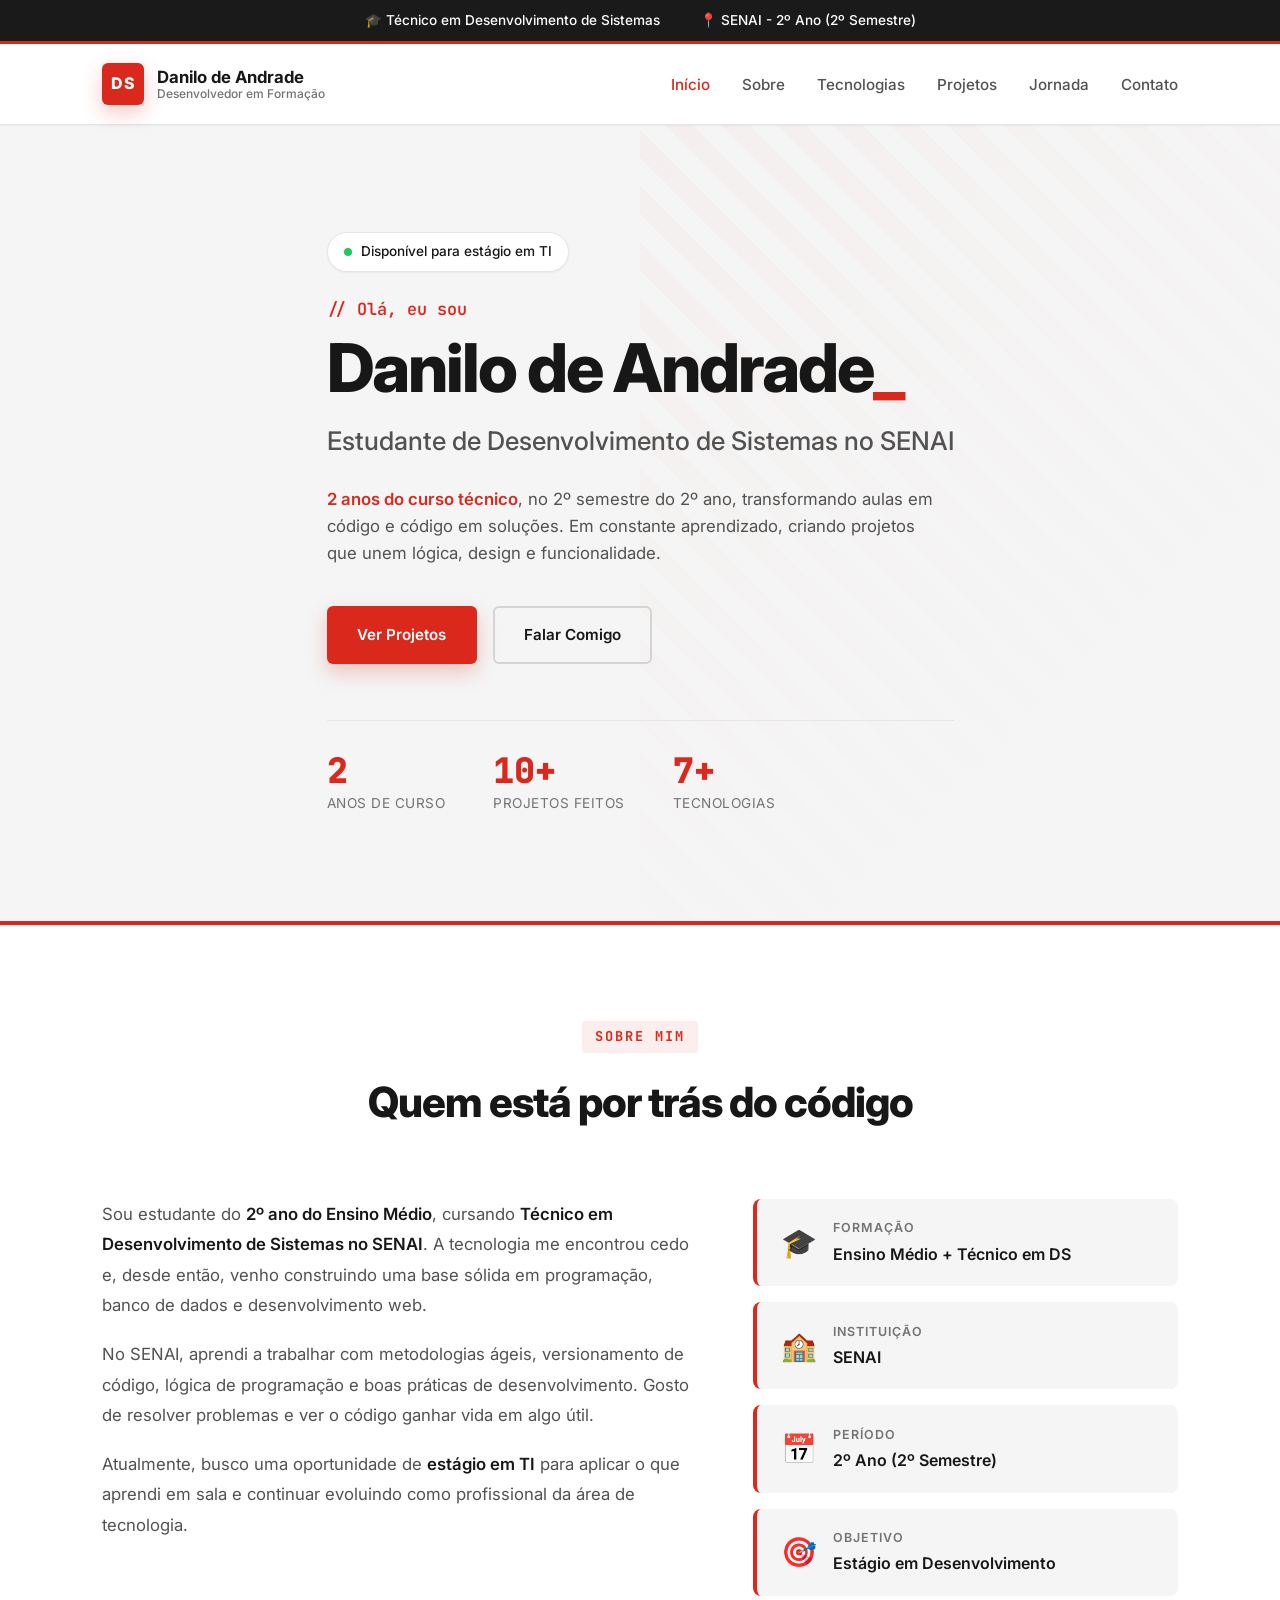
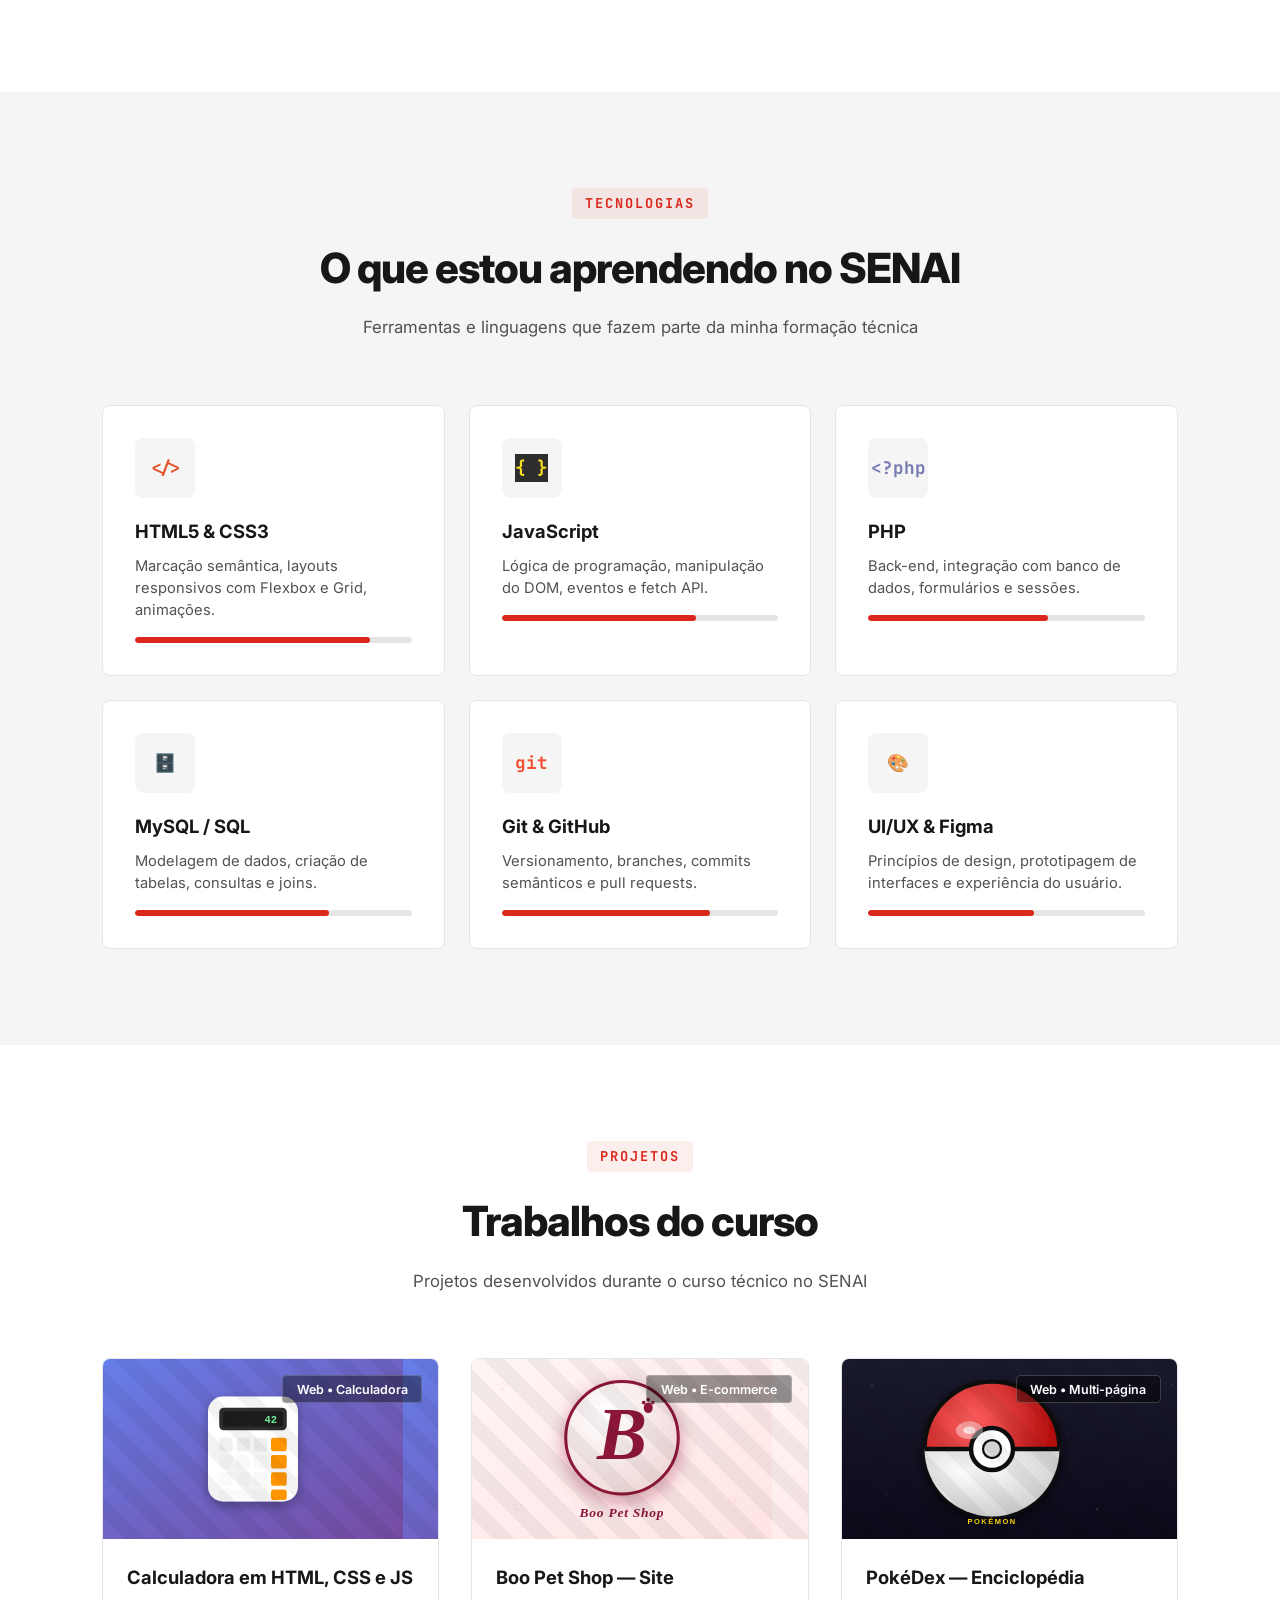
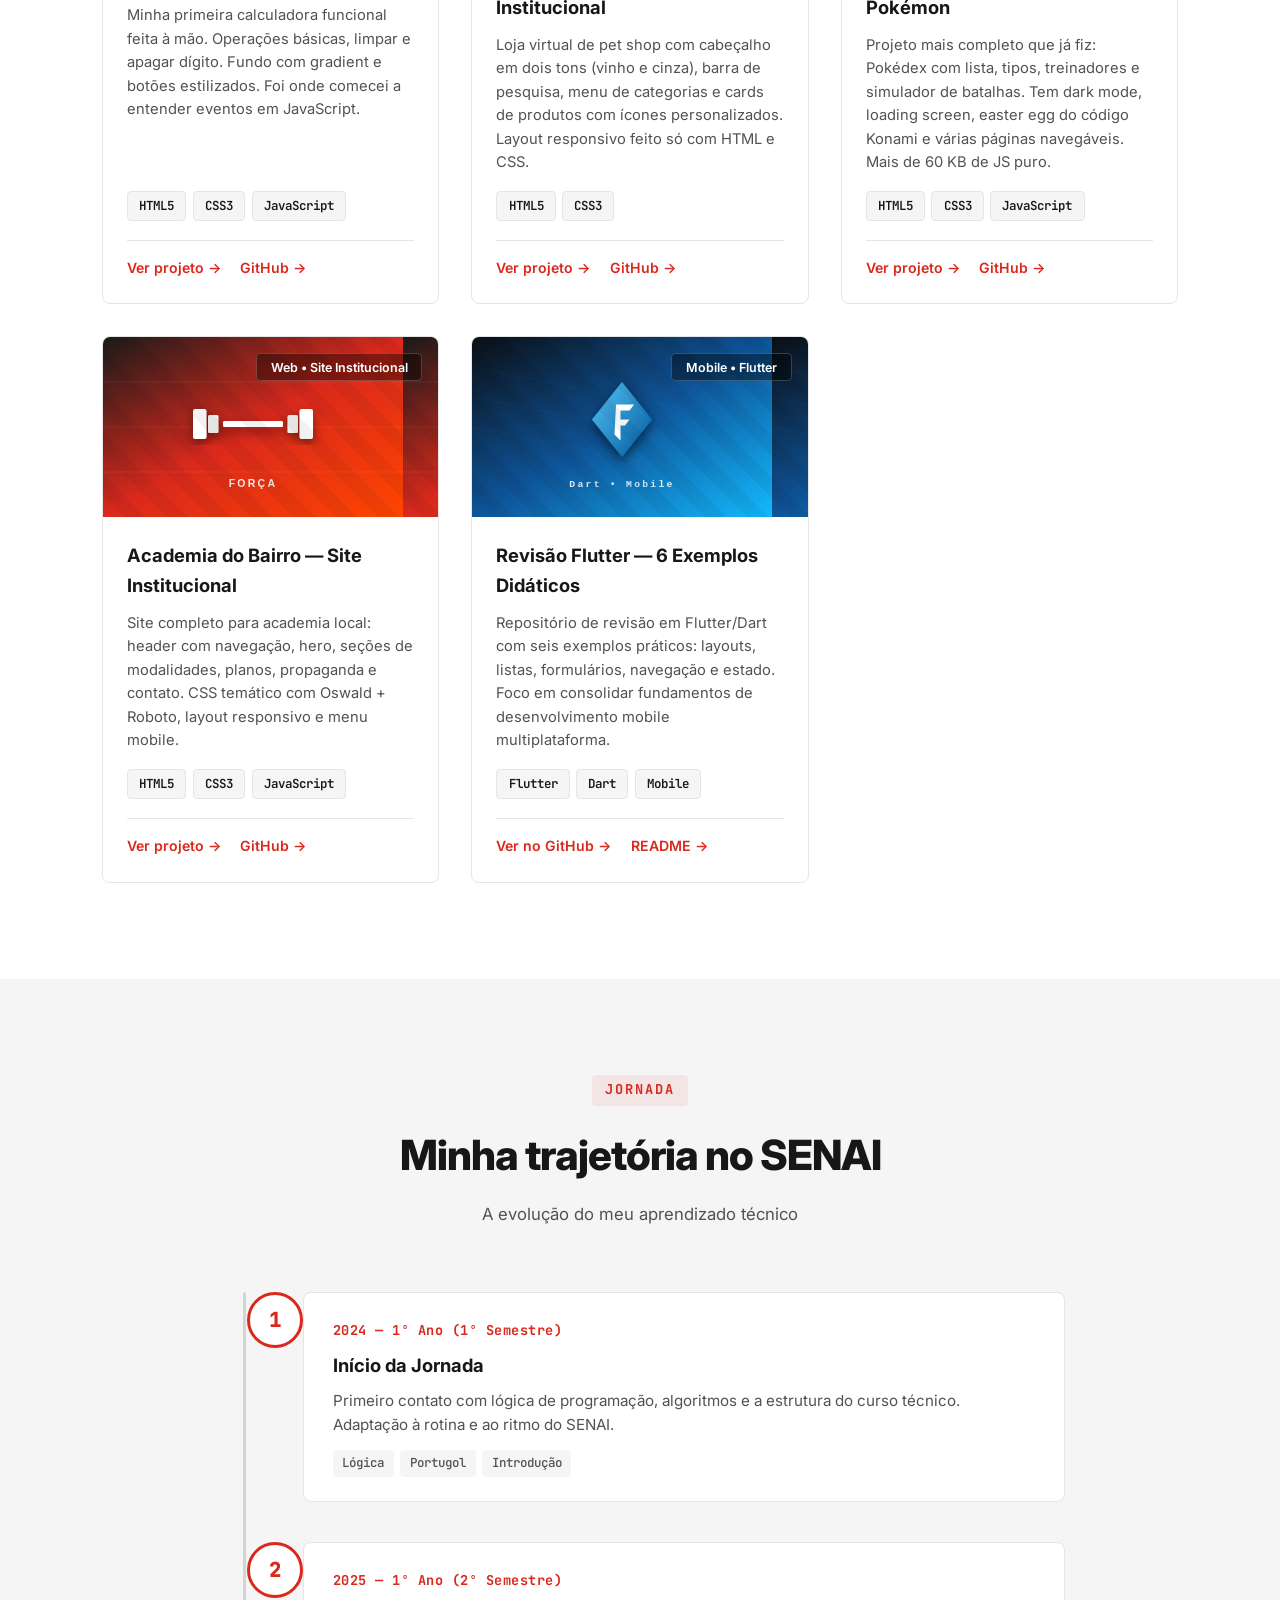
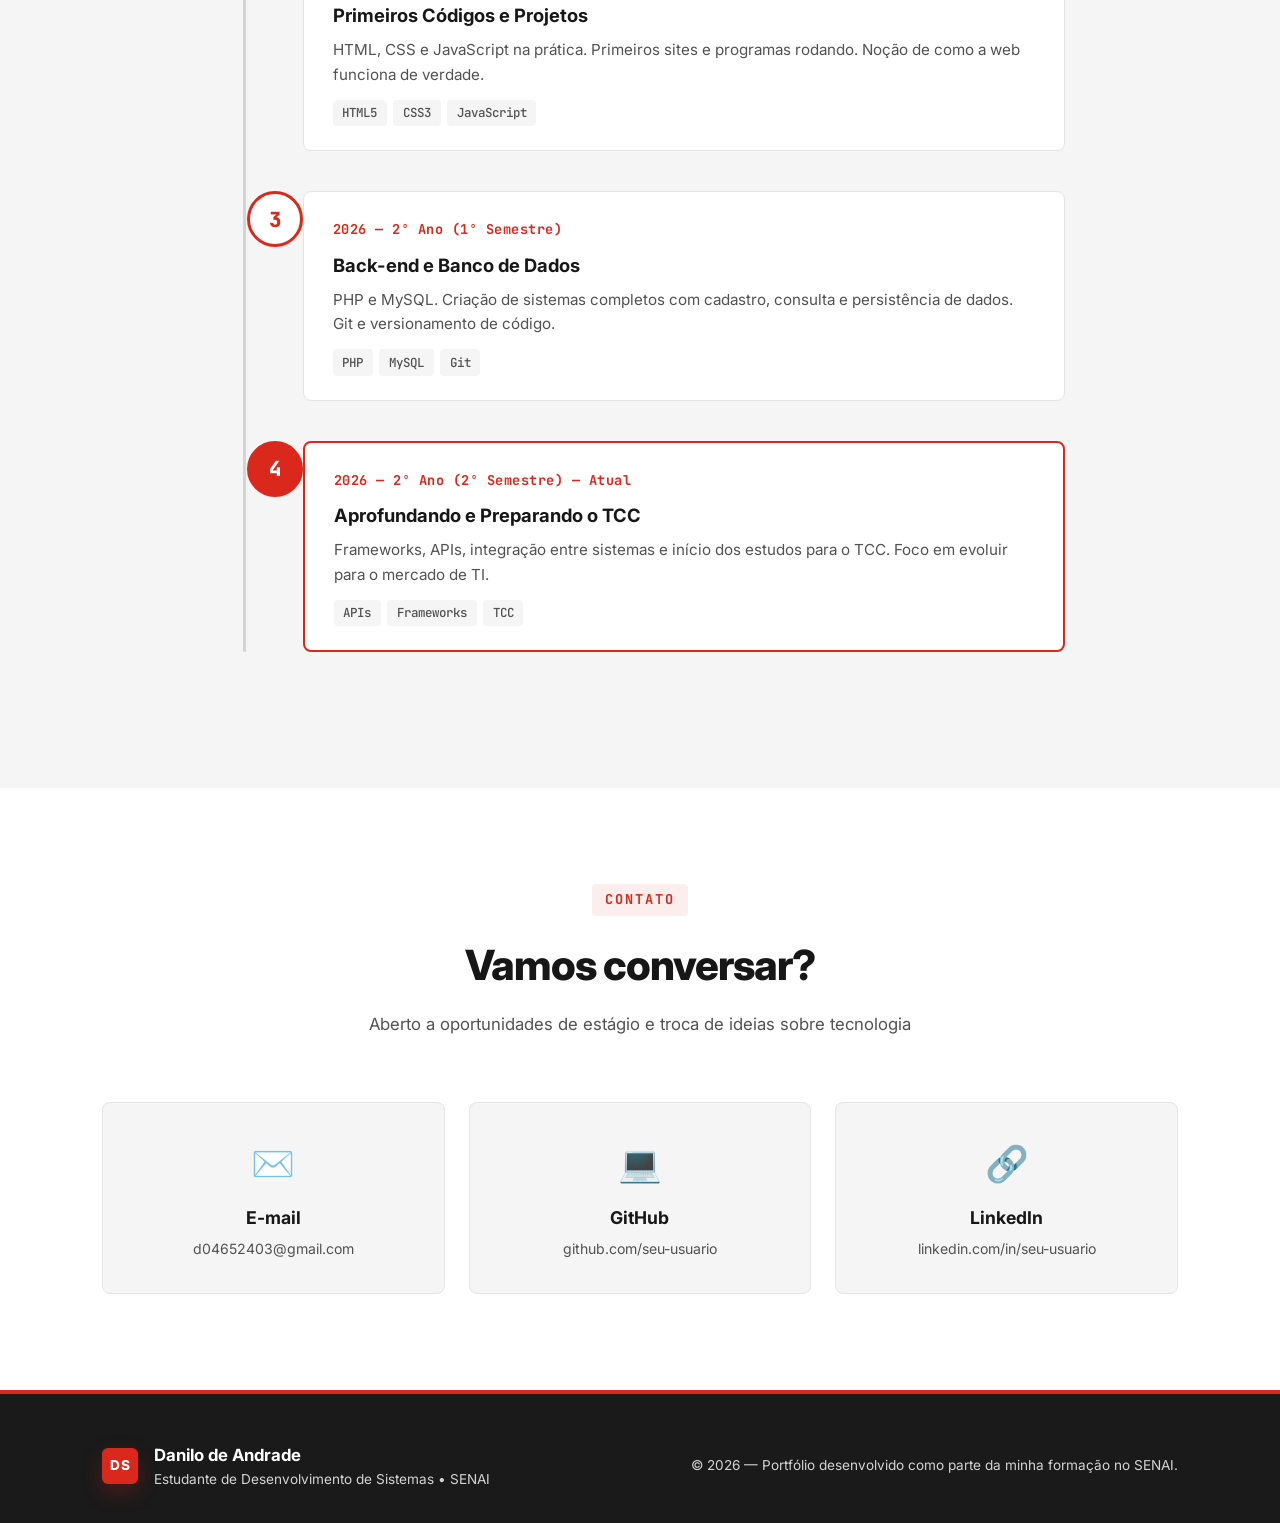
==== index.html @ 2d24f9dc "Primeiro commit" ====
<!DOCTYPE html>
<html lang="pt-BR">
<head>
    <meta charset="UTF-8">
    <meta name="viewport" content="width=device-width, initial-scale=1.0">
    <title>Portfólio | Estudante de Desenvolvimento de Sistemas - SENAI</title>
    <link rel="stylesheet" href="style.css">
    <link rel="preconnect" href="https://fonts.googleapis.com">
    <link rel="preconnect" href="https://fonts.gstatic.com" crossorigin>
    <link href="https://fonts.googleapis.com/css2?family=Inter:wght@300;400;500;600;700;800&family=JetBrains+Mono:wght@400;600;700&display=swap" rel="stylesheet">
</head>
<body>
    <!-- Faixa superior SENAI -->
    <div class="top-bar">
        <div class="container top-bar-content">
            <span class="top-bar-item">🎓 Técnico em Desenvolvimento de Sistemas</span>
            <span class="top-bar-item">📍 SENAI - 2º Ano (2º Semestre)</span>
        </div>
    </div>

    <!-- Cabeçalho / Navegação -->
    <header class="header">
        <nav class="nav container">
            <a href="#inicio" class="logo">
                <span class="logo-mark">DS</span>
                <span class="logo-text">
                    <span class="logo-name">Danilo de Andrade</span>
                    <span class="logo-role">Desenvolvedor em Formação</span>
                </span>
            </a>
            <ul class="nav-list">
                <li><a href="#inicio">Início</a></li>
                <li><a href="#sobre">Sobre</a></li>
                <li><a href="#habilidades">Tecnologias</a></li>
                <li><a href="#projetos">Projetos</a></li>
                <li><a href="#aprendizado">Jornada</a></li>
                <li><a href="#contato">Contato</a></li>
            </ul>
            <button class="menu-toggle" id="menu-toggle" aria-label="Abrir menu">
                <span></span><span></span><span></span>
            </button>
        </nav>
    </header>

    <!-- Seção Hero / Início -->
    <section id="inicio" class="hero">
        <div class="container hero-content">
            <div class="hero-badge">
                <span class="badge-dot"></span>
                Disponível para estágio em TI
            </div>
            <p class="hero-greeting">// Olá, eu sou</p>
            <h1 class="hero-name">Danilo de Andrade</h1>
            <h2 class="hero-title">Estudante de Desenvolvimento de Sistemas no SENAI</h2>
            <p class="hero-description">
             <strong>2 anos do curso técnico</strong>, no 2º semestre do 2º ano,
                transformando aulas em código e código em soluções. Em constante
                aprendizado, criando projetos que unem lógica, design e funcionalidade.
            </p>
            <div class="hero-buttons">
                <a href="#projetos" class="btn btn-primary">Ver Projetos</a>
                <a href="#contato" class="btn btn-secondary">Falar Comigo</a>
            </div>
            <div class="hero-stats">
                <div class="stat">
                    <span class="stat-num">2</span>
                    <span class="stat-label">Anos de curso</span>
                </div>
                <div class="stat">
                    <span class="stat-num">10+</span>
                    <span class="stat-label">Projetos feitos</span>
                </div>
                <div class="stat">
                    <span class="stat-num">7+</span>
                    <span class="stat-label">Tecnologias</span>
                </div>
            </div>
        </div>
        <div class="hero-bg"></div>
    </section>

    <!-- Seção Sobre Mim -->
    <section id="sobre" class="section sobre">
        <div class="container">
            <div class="section-header">
                <span class="section-tag">SOBRE MIM</span>
                <h2 class="section-title">Quem está por trás do código</h2>
            </div>
            <div class="sobre-grid">
                <div class="sobre-texto">
                    <p>
                        Sou estudante do <strong>2º ano do Ensino Médio</strong>, cursando
                        <strong>Técnico em Desenvolvimento de Sistemas no SENAI</strong>.
                        A tecnologia me encontrou cedo e, desde então, venho construindo
                        uma base sólida em programação, banco de dados e desenvolvimento web.
                    </p>
                    <p>
                        No SENAI, aprendi a trabalhar com metodologias ágeis, versionamento
                        de código, lógica de programação e boas práticas de desenvolvimento.
                        Gosto de resolver problemas e ver o código ganhar vida em algo útil.
                    </p>
                    <p>
                        Atualmente, busco uma oportunidade de <strong>estágio em TI</strong>
                        para aplicar o que aprendi em sala e continuar evoluindo como
                        profissional da área de tecnologia.
                    </p>
                </div>
                <div class="sobre-info">
                    <div class="info-card">
                        <span class="info-icon">🎓</span>
                        <div>
                            <span class="info-label">Formação</span>
                            <span class="info-valor">Ensino Médio + Técnico em DS</span>
                        </div>
                    </div>
                    <div class="info-card">
                        <span class="info-icon">🏫</span>
                        <div>
                            <span class="info-label">Instituição</span>
                            <span class="info-valor">SENAI</span>
                        </div>
                    </div>
                    <div class="info-card">
                        <span class="info-icon">📅</span>
                        <div>
                            <span class="info-label">Período</span>
                            <span class="info-valor">2º Ano (2º Semestre)</span>
                        </div>
                    </div>
                    <div class="info-card">
                        <span class="info-icon">🎯</span>
                        <div>
                            <span class="info-label">Objetivo</span>
                            <span class="info-valor">Estágio em Desenvolvimento</span>
                        </div>
                    </div>
                </div>
            </div>
        </div>
    </section>

    <!-- Seção Habilidades -->
    <section id="habilidades" class="section habilidades">
        <div class="container">
            <div class="section-header">
                <span class="section-tag">TECNOLOGIAS</span>
                <h2 class="section-title">O que estou aprendendo no SENAI</h2>
                <p class="section-subtitle">Ferramentas e linguagens que fazem parte da minha formação técnica</p>
            </div>
            <div class="skills-grid">
                <div class="skill-card">
                    <div class="skill-icon-wrap">
                        <span class="skill-icon-html">&lt;/&gt;</span>
                    </div>
                    <h3>HTML5 & CSS3</h3>
                    <p>Marcação semântica, layouts responsivos com Flexbox e Grid, animações.</p>
                    <div class="skill-bar">
                        <div class="skill-progress" style="--w: 85%"></div>
                    </div>
                </div>
                <div class="skill-card">
                    <div class="skill-icon-wrap">
                        <span class="skill-icon-js">{ }</span>
                    </div>
                    <h3>JavaScript</h3>
                    <p>Lógica de programação, manipulação do DOM, eventos e fetch API.</p>
                    <div class="skill-bar">
                        <div class="skill-progress" style="--w: 70%"></div>
                    </div>
                </div>
                <div class="skill-card">
                    <div class="skill-icon-wrap">
                        <span class="skill-icon-php">&lt;?php</span>
                    </div>
                    <h3>PHP</h3>
                    <p>Back-end, integração com banco de dados, formulários e sessões.</p>
                    <div class="skill-bar">
                        <div class="skill-progress" style="--w: 65%"></div>
                    </div>
                </div>
                <div class="skill-card">
                    <div class="skill-icon-wrap">
                        <span class="skill-icon-db">🗄️</span>
                    </div>
                    <h3>MySQL / SQL</h3>
                    <p>Modelagem de dados, criação de tabelas, consultas e joins.</p>
                    <div class="skill-bar">
                        <div class="skill-progress" style="--w: 70%"></div>
                    </div>
                </div>
                <div class="skill-card">
                    <div class="skill-icon-wrap">
                        <span class="skill-icon-git">git</span>
                    </div>
                    <h3>Git & GitHub</h3>
                    <p>Versionamento, branches, commits semânticos e pull requests.</p>
                    <div class="skill-bar">
                        <div class="skill-progress" style="--w: 75%"></div>
                    </div>
                </div>
                <div class="skill-card">
                    <div class="skill-icon-wrap">
                        <span class="skill-icon-ux">🎨</span>
                    </div>
                    <h3>UI/UX & Figma</h3>
                    <p>Princípios de design, prototipagem de interfaces e experiência do usuário.</p>
                    <div class="skill-bar">
                        <div class="skill-progress" style="--w: 60%"></div>
                    </div>
                </div>
            </div>
        </div>
    </section>

    <!-- Seção Projetos -->
    <section id="projetos" class="section projetos">
        <div class="container">
            <div class="section-header">
                <span class="section-tag">PROJETOS</span>
                <h2 class="section-title">Trabalhos do curso</h2>
                <p class="section-subtitle">Projetos desenvolvidos durante o curso técnico no SENAI</p>
            </div>
            <div class="projetos-grid">
                <article class="projeto-card">
                    <a href="projeto.html?p=calculadora" class="projeto-imagem projeto-imagem-1" style="background-image: url('projetos/calculadora/preview.svg');">
                        <div class="projeto-overlay">
                            <span class="projeto-tag">Web • Calculadora</span>
                        </div>
                    </a>
                    <div class="projeto-info">
                        <h3>Calculadora em HTML, CSS e JS</h3>
                        <p>Minha primeira calculadora funcional feita à mão. Operações básicas, limpar e apagar dígito. Fundo com gradient e botões estilizados. Foi onde comecei a entender eventos em JavaScript.</p>
                        <div class="projeto-techs">
                            <span>HTML5</span><span>CSS3</span><span>JavaScript</span>
                        </div>
                        <div class="projeto-links">
                            <a href="projeto.html?p=calculadora">Ver projeto →</a>
                            <a href="https://github.com/danxy777-dev/calculadora" target="_blank" rel="noopener">GitHub →</a>
                        </div>
                    </div>
                </article>

                <article class="projeto-card">
                    <a href="projeto.html?p=petshop" class="projeto-imagem projeto-imagem-2" style="background-image: url('projetos/petshop/preview.svg');">
                        <div class="projeto-overlay">
                            <span class="projeto-tag">Web • E-commerce</span>
                        </div>
                    </a>
                    <div class="projeto-info">
                        <h3>Boo Pet Shop — Site Institucional</h3>
                        <p>Loja virtual de pet shop com cabeçalho em dois tons (vinho e cinza), barra de pesquisa, menu de categorias e cards de produtos com ícones personalizados. Layout responsivo feito só com HTML e CSS.</p>
                        <div class="projeto-techs">
                            <span>HTML5</span><span>CSS3</span>
                        </div>
                        <div class="projeto-links">
                            <a href="projeto.html?p=petshop">Ver projeto →</a>
                            <a href="https://github.com/danxy777-dev/Pet-Shop" target="_blank" rel="noopener">GitHub →</a>
                        </div>
                    </div>
                </article>

                <article class="projeto-card">
                    <a href="projeto.html?p=pokedex" class="projeto-imagem projeto-imagem-3" style="background-image: url('projetos/pokedex/preview.svg');">
                        <div class="projeto-overlay">
                            <span class="projeto-tag">Web • Multi-página</span>
                        </div>
                    </a>
                    <div class="projeto-info">
                        <h3>PokéDex — Enciclopédia Pokémon</h3>
                        <p>Projeto mais completo que já fiz: Pokédex com lista, tipos, treinadores e simulador de batalhas. Tem dark mode, loading screen, easter egg do código Konami e várias páginas navegáveis. Mais de 60 KB de JS puro.</p>
                        <div class="projeto-techs">
                            <span>HTML5</span><span>CSS3</span><span>JavaScript</span>
                        </div>
                        <div class="projeto-links">
                            <a href="projeto.html?p=pokedex">Ver projeto →</a>
                            <a href="https://github.com/danxy777-dev/pokedex-web" target="_blank" rel="noopener">GitHub →</a>
                        </div>
                    </div>
                </article>

                <article class="projeto-card">
                    <a href="projeto.html?p=academia" class="projeto-imagem projeto-imagem-4" style="background-image: url('projetos/academia-do-bairro/preview.svg');">
                        <div class="projeto-overlay">
                            <span class="projeto-tag">Web • Site Institucional</span>
                        </div>
                    </a>
                    <div class="projeto-info">
                        <h3>Academia do Bairro — Site Institucional</h3>
                        <p>Site completo para academia local: header com navegação, hero, seções de modalidades, planos, propaganda e contato. CSS temático com Oswald + Roboto, layout responsivo e menu mobile.</p>
                        <div class="projeto-techs">
                            <span>HTML5</span><span>CSS3</span><span>JavaScript</span>
                        </div>
                        <div class="projeto-links">
                            <a href="projeto.html?p=academia">Ver projeto →</a>
                            <a href="https://github.com/danxy777-dev/academia-do-bairro" target="_blank" rel="noopener">GitHub →</a>
                        </div>
                    </div>
                </article>

                <article class="projeto-card">
                    <a href="https://github.com/danxy777-dev/revisao_flutter_danilo" target="_blank" rel="noopener" class="projeto-imagem projeto-imagem-5" style="background-image: url('projetos/revisao_flutter_danilo-main/preview.svg');" aria-label="Abrir repositório no GitHub">
                        <div class="projeto-overlay">
                            <span class="projeto-tag">Mobile • Flutter</span>
                        </div>
                    </a>
                    <div class="projeto-info">
                        <h3>Revisão Flutter — 6 Exemplos Didáticos</h3>
                        <p>Repositório de revisão em Flutter/Dart com seis exemplos práticos: layouts, listas, formulários, navegação e estado. Foco em consolidar fundamentos de desenvolvimento mobile multiplataforma.</p>
                        <div class="projeto-techs">
                            <span>Flutter</span><span>Dart</span><span>Mobile</span>
                        </div>
                        <div class="projeto-links">
                            <a href="https://github.com/danxy777-dev/revisao_flutter_danilo" target="_blank" rel="noopener">Ver no GitHub →</a>
                            <a href="https://github.com/danxy777-dev/revisao_flutter_danilo#readme" target="_blank" rel="noopener">README →</a>
                        </div>
                    </div>
                </article>
            </div>
        </div>
    </section>

    <!-- Seção Aprendizado / Linha do Tempo -->
    <section id="aprendizado" class="section aprendizado">
        <div class="container">
            <div class="section-header">
                <span class="section-tag">JORNADA</span>
                <h2 class="section-title">Minha trajetória no SENAI</h2>
                <p class="section-subtitle">A evolução do meu aprendizado técnico</p>
            </div>
            <div class="timeline">
                <div class="timeline-item">
                    <div class="timeline-marker">1</div>
                    <div class="timeline-content">
                        <span class="timeline-ano">2024 — 1º Ano (1º Semestre)</span>
                        <h3>Início da Jornada</h3>
                        <p>Primeiro contato com lógica de programação, algoritmos e a estrutura do curso técnico. Adaptação à rotina e ao ritmo do SENAI.</p>
                        <div class="timeline-tags">
                            <span>Lógica</span><span>Portugol</span><span>Introdução</span>
                        </div>
                    </div>
                </div>
                <div class="timeline-item">
                    <div class="timeline-marker">2</div>
                    <div class="timeline-content">
                        <span class="timeline-ano">2025 — 1º Ano (2º Semestre)</span>
                        <h3>Primeiros Códigos e Projetos</h3>
                        <p>HTML, CSS e JavaScript na prática. Primeiros sites e programas rodando. Noção de como a web funciona de verdade.</p>
                        <div class="timeline-tags">
                            <span>HTML5</span><span>CSS3</span><span>JavaScript</span>
                        </div>
                    </div>
                </div>
                <div class="timeline-item">
                    <div class="timeline-marker">3</div>
                    <div class="timeline-content">
                        <span class="timeline-ano">2026 — 2º Ano (1º Semestre)</span>
                        <h3>Back-end e Banco de Dados</h3>
                        <p>PHP e MySQL. Criação de sistemas completos com cadastro, consulta e persistência de dados. Git e versionamento de código.</p>
                        <div class="timeline-tags">
                            <span>PHP</span><span>MySQL</span><span>Git</span>
                        </div>
                    </div>
                </div>
                <div class="timeline-item">
                    <div class="timeline-marker timeline-marker-active">4</div>
                    <div class="timeline-content timeline-content-active">
                        <span class="timeline-ano">2026 — 2º Ano (2º Semestre) — Atual</span>
                        <h3>Aprofundando e Preparando o TCC</h3>
                        <p>Frameworks, APIs, integração entre sistemas e início dos estudos para o TCC. Foco em evoluir para o mercado de TI.</p>
                        <div class="timeline-tags">
                            <span>APIs</span><span>Frameworks</span><span>TCC</span>
                        </div>
                    </div>
                </div>
            </div>
        </div>
    </section>

    <!-- Seção Contato -->
    <section id="contato" class="section contato">
        <div class="container">
            <div class="section-header">
                <span class="section-tag">CONTATO</span>
                <h2 class="section-title">Vamos conversar?</h2>
                <p class="section-subtitle">Aberto a oportunidades de estágio e troca de ideias sobre tecnologia</p>
            </div>
            <div class="contato-grid">
                <a href="mailto:d04652403@gmail.com" class="contato-card">
                    <div class="contato-icon">✉️</div>
                    <h3>E-mail</h3>
                    <p>d04652403@gmail.com</p>
                </a>
                <a href="https://github.com/seu-usuario" target="_blank" rel="noopener" class="contato-card">
                    <div class="contato-icon">💻</div>
                    <h3>GitHub</h3>
                    <p>github.com/seu-usuario</p>
                </a>
                <a href="https://linkedin.com/in/seu-usuario" target="_blank" rel="noopener" class="contato-card">
                    <div class="contato-icon">🔗</div>
                    <h3>LinkedIn</h3>
                    <p>linkedin.com/in/seu-usuario</p>
                </a>
            </div>
        </div>
    </section>

    <!-- Rodapé -->
    <footer class="footer">
        <div class="container">
            <div class="footer-content">
                <div class="footer-brand">
                    <span class="logo-mark logo-mark-small">DS</span>
                    <div>
                        <p class="footer-name">Danilo de Andrade</p>
                        <p class="footer-role">Estudante de Desenvolvimento de Sistemas • SENAI</p>
                    </div>
                </div>
                <p class="footer-copy">&copy; 2026 — Portfólio desenvolvido como parte da minha formação no SENAI.</p>
            </div>
        </div>
    </footer>

    <script src="script.js"></script>
</body>
</html>
---- style.css ----
/* ============================================
   Reset e Variáveis Globais — Identidade SENAI
   ============================================ */
* {
    margin: 0;
    padding: 0;
    box-sizing: border-box;
}

:root {
    /* Cores principais — Vermelho SENAI + Branco + Cinza */
    --senai-red: #DA291C;
    --senai-red-dark: #B8231A;
    --senai-red-light: #F04A3F;
    --industrial-dark: #1A1A1A;
    --industrial-gray: #2D2D2D;
    --industrial-light: #F5F5F5;
    --gray-100: #FAFAFA;
    --gray-200: #E5E5E5;
    --gray-300: #D4D4D4;
    --gray-500: #737373;
    --gray-700: #404040;
    --gray-900: #171717;
    --white: #FFFFFF;
    --accent-yellow: #FFB81C;
    --accent-blue: #003D7A;

    --text-primary: #171717;
    --text-secondary: #525252;
    --text-light: #737373;

    --font-base: 'Inter', -apple-system, sans-serif;
    --font-code: 'JetBrains Mono', monospace;

    --shadow-sm: 0 1px 2px rgba(0, 0, 0, 0.05);
    --shadow-md: 0 4px 6px rgba(0, 0, 0, 0.1);
    --shadow-lg: 0 10px 25px rgba(0, 0, 0, 0.1);
    --shadow-red: 0 8px 20px rgba(218, 41, 28, 0.25);
}

html {
    scroll-behavior: smooth;
}

body {
    font-family: var(--font-base);
    background-color: var(--white);
    color: var(--text-primary);
    line-height: 1.6;
    overflow-x: hidden;
}

.container {
    max-width: 1140px;
    margin: 0 auto;
    padding: 0 2rem;
}

/* ============================================
   Faixa Superior SENAI
   ============================================ */
.top-bar {
    background: var(--industrial-dark);
    color: var(--white);
    padding: 0.6rem 0;
    font-size: 0.85rem;
    border-bottom: 3px solid var(--senai-red);
}

.top-bar-content {
    display: flex;
    justify-content: center;
    gap: 2.5rem;
    flex-wrap: wrap;
    font-weight: 500;
}

.top-bar-item {
    display: inline-flex;
    align-items: center;
    gap: 0.5rem;
}

/* ============================================
   Cabeçalho / Navegação
   ============================================ */
.header {
    position: sticky;
    top: 0;
    background: var(--white);
    border-bottom: 1px solid var(--gray-200);
    z-index: 1000;
    box-shadow: var(--shadow-sm);
}

.nav {
    display: flex;
    justify-content: space-between;
    align-items: center;
    padding: 1.2rem 2rem;
}

.logo {
    display: flex;
    align-items: center;
    gap: 0.8rem;
    text-decoration: none;
    color: var(--text-primary);
}

.logo-mark {
    background: var(--senai-red);
    color: var(--white);
    width: 42px;
    height: 42px;
    display: flex;
    align-items: center;
    justify-content: center;
    font-weight: 800;
    font-size: 1rem;
    border-radius: 6px;
    letter-spacing: 1px;
    box-shadow: var(--shadow-red);
}

.logo-mark-small {
    width: 36px;
    height: 36px;
    font-size: 0.85rem;
}

.logo-text {
    display: flex;
    flex-direction: column;
    line-height: 1.1;
}

.logo-name {
    font-weight: 700;
    font-size: 1.05rem;
    color: var(--text-primary);
}

.logo-role {
    font-size: 0.75rem;
    color: var(--text-light);
    font-weight: 500;
}

.nav-list {
    display: flex;
    list-style: none;
    gap: 2rem;
}

.nav-list a {
    color: var(--text-secondary);
    text-decoration: none;
    font-size: 0.95rem;
    font-weight: 500;
    transition: color 0.3s ease;
    position: relative;
    padding: 0.3rem 0;
}

.nav-list a:hover {
    color: var(--senai-red);
}

.nav-list a::after {
    content: '';
    position: absolute;
    bottom: -4px;
    left: 0;
    width: 0;
    height: 2px;
    background: var(--senai-red);
    transition: width 0.3s ease;
}

.nav-list a:hover::after {
    width: 100%;
}

.menu-toggle {
    display: none;
    flex-direction: column;
    background: none;
    border: none;
    cursor: pointer;
    gap: 5px;
}

.menu-toggle span {
    display: block;
    width: 25px;
    height: 2px;
    background: var(--text-primary);
    transition: all 0.3s ease;
}

/* ============================================
   Hero / Início
   ============================================ */
.hero {
    min-height: calc(100vh - 100px);
    display: flex;
    align-items: center;
    position: relative;
    overflow: hidden;
    background: var(--industrial-light);
    border-bottom: 4px solid var(--senai-red);
}

.hero-bg {
    position: absolute;
    top: 0;
    right: 0;
    bottom: 0;
    width: 50%;
    background:
        repeating-linear-gradient(
            45deg,
            transparent,
            transparent 20px,
            rgba(218, 41, 28, 0.03) 20px,
            rgba(218, 41, 28, 0.03) 40px
        );
    z-index: 0;
}

.hero-bg::before {
    content: '';
    position: absolute;
    top: 0;
    right: 0;
    width: 100%;
    height: 100%;
    background: linear-gradient(135deg, transparent 0%, var(--industrial-light) 70%);
}

.hero-content {
    position: relative;
    z-index: 1;
    max-width: 800px;
    padding: 4rem 0;
}

.hero-badge {
    display: inline-flex;
    align-items: center;
    gap: 0.6rem;
    background: var(--white);
    border: 1px solid var(--gray-200);
    color: var(--text-primary);
    padding: 0.5rem 1rem;
    border-radius: 30px;
    font-size: 0.85rem;
    font-weight: 500;
    margin-bottom: 1.5rem;
    box-shadow: var(--shadow-sm);
}

.badge-dot {
    width: 8px;
    height: 8px;
    background: #22c55e;
    border-radius: 50%;
    animation: pulse 2s infinite;
}

@keyframes pulse {
    0%, 100% { opacity: 1; }
    50% { opacity: 0.4; }
}

.hero-greeting {
    color: var(--senai-red);
    font-family: var(--font-code);
    font-size: 1.05rem;
    margin-bottom: 0.5rem;
    font-weight: 600;
}

.hero-name {
    font-size: clamp(2.5rem, 6vw, 4.2rem);
    font-weight: 800;
    margin-bottom: 1rem;
    color: var(--text-primary);
    letter-spacing: -2px;
    line-height: 1.1;
    animation: fadeInUp 0.8s ease;
}

.hero-name::after {
    content: '_';
    color: var(--senai-red);
    animation: blink 1s steps(1) infinite;
}

@keyframes blink {
    50% { opacity: 0; }
}

.hero-title {
    font-size: clamp(1.2rem, 3vw, 1.6rem);
    color: var(--text-secondary);
    font-weight: 500;
    margin-bottom: 1.5rem;
}

.hero-description {
    font-size: 1.05rem;
    color: var(--text-secondary);
    margin-bottom: 2.5rem;
    max-width: 620px;
}

.hero-description strong {
    color: var(--senai-red);
    font-weight: 600;
}

.hero-buttons {
    display: flex;
    gap: 1rem;
    flex-wrap: wrap;
    margin-bottom: 3.5rem;
}

.hero-stats {
    display: flex;
    gap: 3rem;
    padding-top: 2rem;
    border-top: 1px solid var(--gray-200);
}

.stat {
    display: flex;
    flex-direction: column;
}

.stat-num {
    font-size: 2.2rem;
    font-weight: 800;
    color: var(--senai-red);
    line-height: 1;
    font-family: var(--font-code);
}

.stat-label {
    font-size: 0.85rem;
    color: var(--text-light);
    margin-top: 0.3rem;
    text-transform: uppercase;
    letter-spacing: 0.5px;
}

/* ============================================
   Botões
   ============================================ */
.btn {
    display: inline-flex;
    align-items: center;
    gap: 0.5rem;
    padding: 0.9rem 1.8rem;
    border-radius: 6px;
    text-decoration: none;
    font-weight: 600;
    font-size: 0.95rem;
    transition: all 0.3s ease;
    border: 2px solid transparent;
    cursor: pointer;
}

.btn-primary {
    background: var(--senai-red);
    color: var(--white);
    box-shadow: var(--shadow-red);
}

.btn-primary:hover {
    background: var(--senai-red-dark);
    transform: translateY(-2px);
    box-shadow: 0 10px 25px rgba(218, 41, 28, 0.35);
}

.btn-secondary {
    background: transparent;
    color: var(--text-primary);
    border-color: var(--gray-300);
}

.btn-secondary:hover {
    border-color: var(--text-primary);
    background: var(--text-primary);
    color: var(--white);
}

/* ============================================
   Seções Genéricas
   ============================================ */
.section {
    padding: 6rem 0;
}

.section-header {
    text-align: center;
    margin-bottom: 4rem;
}

.section-tag {
    display: inline-block;
    color: var(--senai-red);
    font-family: var(--font-code);
    font-size: 0.85rem;
    font-weight: 700;
    letter-spacing: 2px;
    margin-bottom: 1rem;
    padding: 0.3rem 0.8rem;
    background: rgba(218, 41, 28, 0.08);
    border-radius: 4px;
}

.section-title {
    font-size: clamp(2rem, 4vw, 2.6rem);
    font-weight: 800;
    margin-bottom: 0.8rem;
    color: var(--text-primary);
    letter-spacing: -1px;
}

.section-subtitle {
    color: var(--text-secondary);
    font-size: 1.05rem;
    max-width: 600px;
    margin: 0 auto;
}

/* ============================================
   Sobre Mim
   ============================================ */
.sobre {
    background: var(--white);
}

.sobre-grid {
    display: grid;
    grid-template-columns: 1.4fr 1fr;
    gap: 3.5rem;
    margin-top: 2rem;
}

.sobre-texto p {
    color: var(--text-secondary);
    margin-bottom: 1.2rem;
    font-size: 1.05rem;
    line-height: 1.8;
}

.sobre-texto strong {
    color: var(--text-primary);
    font-weight: 600;
}

.sobre-info {
    display: flex;
    flex-direction: column;
    gap: 1rem;
}

.info-card {
    background: var(--industrial-light);
    padding: 1.2rem 1.5rem;
    border-radius: 8px;
    border-left: 4px solid var(--senai-red);
    display: flex;
    align-items: center;
    gap: 1rem;
    transition: all 0.3s ease;
}

.info-card:hover {
    transform: translateX(5px);
    background: var(--white);
    box-shadow: var(--shadow-md);
}

.info-icon {
    font-size: 1.8rem;
    flex-shrink: 0;
}

.info-card > div {
    display: flex;
    flex-direction: column;
    gap: 0.2rem;
}

.info-label {
    color: var(--text-light);
    font-size: 0.78rem;
    text-transform: uppercase;
    letter-spacing: 1px;
    font-weight: 600;
}

.info-valor {
    color: var(--text-primary);
    font-weight: 600;
    font-size: 1rem;
}

/* ============================================
   Habilidades
   ============================================ */
.habilidades {
    background: var(--industrial-light);
}

.skills-grid {
    display: grid;
    grid-template-columns: repeat(auto-fit, minmax(280px, 1fr));
    gap: 1.5rem;
    margin-top: 2rem;
}

.skill-card {
    background: var(--white);
    padding: 2rem;
    border-radius: 8px;
    border: 1px solid var(--gray-200);
    transition: all 0.3s ease;
    position: relative;
    overflow: hidden;
}

.skill-card::before {
    content: '';
    position: absolute;
    top: 0;
    left: 0;
    width: 100%;
    height: 3px;
    background: var(--senai-red);
    transform: scaleX(0);
    transform-origin: left;
    transition: transform 0.4s ease;
}

.skill-card:hover {
    transform: translateY(-5px);
    box-shadow: var(--shadow-lg);
    border-color: var(--senai-red);
}

.skill-card:hover::before {
    transform: scaleX(1);
}

.skill-icon-wrap {
    width: 60px;
    height: 60px;
    background: var(--industrial-light);
    border-radius: 8px;
    display: flex;
    align-items: center;
    justify-content: center;
    font-weight: 700;
    font-size: 1.1rem;
    margin-bottom: 1.2rem;
    font-family: var(--font-code);
}

.skill-icon-html { color: #E34F26; }
.skill-icon-js { color: #F7DF1E; background: var(--industrial-gray); }
.skill-icon-php { color: #777BB4; }
.skill-icon-db { color: var(--senai-red); }
.skill-icon-git { color: #F05032; }
.skill-icon-ux { color: var(--accent-blue); }

.skill-card h3 {
    font-size: 1.15rem;
    margin-bottom: 0.5rem;
    color: var(--text-primary);
    font-weight: 700;
}

.skill-card p {
    color: var(--text-secondary);
    font-size: 0.92rem;
    margin-bottom: 1rem;
    line-height: 1.5;
}

.skill-bar {
    height: 6px;
    background: var(--gray-200);
    border-radius: 3px;
    overflow: hidden;
}

.skill-progress {
    height: 100%;
    width: var(--w, 50%);
    background: var(--senai-red);
    border-radius: 3px;
    animation: fillBar 1.5s ease forwards;
    transform-origin: left;
}

@keyframes fillBar {
    from { transform: scaleX(0); }
    to { transform: scaleX(1); }
}

/* ============================================
   Projetos
   ============================================ */
.projetos {
    background: var(--white);
}

.projetos-grid {
    display: grid;
    grid-template-columns: repeat(auto-fit, minmax(320px, 1fr));
    gap: 2rem;
    margin-top: 2rem;
}

.projeto-card {
    background: var(--white);
    border-radius: 8px;
    overflow: hidden;
    border: 1px solid var(--gray-200);
    transition: all 0.3s ease;
    display: flex;
    flex-direction: column;
}

.projeto-card:hover {
    transform: translateY(-5px);
    box-shadow: var(--shadow-lg);
    border-color: var(--senai-red);
}

.projeto-imagem {
    height: 180px;
    position: relative;
    overflow: hidden;
    display: block;
    text-decoration: none;
    background-size: cover;
    background-position: center;
    background-repeat: no-repeat;
}

.projeto-imagem-1 {
    background: linear-gradient(135deg, #15c40f 0%, #DC143C 50%, #b60909 100%);
}

.projeto-imagem-2 {
    background: linear-gradient(135deg, var(--senai-red) 0%, var(--senai-red-light) 100%);
}

.projeto-imagem-3 {
    background: linear-gradient(135deg, #CC0000 0%, #2a2a2a 100%);
}

.projeto-imagem-4 {
    background: linear-gradient(135deg, #1a1a1a 0%, #DA291C 50%, #FF4500 100%);
}

.projeto-imagem-5 {
    background: linear-gradient(135deg, #0B0E14 0%, #0E5499 50%, #13B9FD 100%);
}

.projeto-imagem::before {
    content: '';
    position: absolute;
    top: 0;
    left: 0;
    right: 0;
    bottom: 0;
    background: repeating-linear-gradient(
        45deg,
        transparent,
        transparent 15px,
        rgba(0, 0, 0, 0.05) 15px,
        rgba(0, 0, 0, 0.05) 30px
    );
    pointer-events: none;
}

.projeto-overlay {
    position: absolute;
    top: 1rem;
    right: 1rem;
}

.projeto-tag {
    background: rgba(0, 0, 0, 0.4);
    color: var(--white);
    padding: 0.35rem 0.85rem;
    border-radius: 4px;
    font-size: 0.78rem;
    font-weight: 600;
    backdrop-filter: blur(5px);
    border: 1px solid rgba(255, 255, 255, 0.2);
}

.projeto-info {
    padding: 1.5rem;
    flex: 1;
    display: flex;
    flex-direction: column;
}

.projeto-info h3 {
    font-size: 1.15rem;
    margin-bottom: 0.7rem;
    color: var(--text-primary);
    font-weight: 700;
}

.projeto-info p {
    color: var(--text-secondary);
    font-size: 0.92rem;
    margin-bottom: 1rem;
    line-height: 1.6;
    flex: 1;
}

.projeto-techs {
    display: flex;
    gap: 0.4rem;
    flex-wrap: wrap;
    margin-bottom: 1.2rem;
}

.projeto-techs span {
    background: var(--industrial-light);
    color: var(--text-primary);
    padding: 0.25rem 0.7rem;
    border-radius: 4px;
    font-size: 0.78rem;
    font-family: var(--font-code);
    font-weight: 600;
    border: 1px solid var(--gray-200);
}

.projeto-links {
    display: flex;
    gap: 1.2rem;
    padding-top: 1rem;
    border-top: 1px solid var(--gray-200);
}

.projeto-links a {
    color: var(--senai-red);
    text-decoration: none;
    font-size: 0.88rem;
    font-weight: 600;
    transition: color 0.3s ease;
}

.projeto-links a:hover {
    color: var(--senai-red-dark);
}

/* ============================================
   Linha do Tempo / Aprendizado
   ============================================ */
.aprendizado {
    background: var(--industrial-light);
}

.timeline {
    position: relative;
    max-width: 850px;
    margin: 2rem auto 0;
    padding-left: 2rem;
}

.timeline::before {
    content: '';
    position: absolute;
    left: 28px;
    top: 0;
    bottom: 0;
    width: 3px;
    background: var(--gray-300);
    border-radius: 2px;
}

.timeline-item {
    position: relative;
    margin-bottom: 2.5rem;
    padding-left: 3.5rem;
}

.timeline-marker {
    position: absolute;
    left: 0;
    top: 0;
    width: 56px;
    height: 56px;
    background: var(--white);
    border: 3px solid var(--senai-red);
    border-radius: 50%;
    display: flex;
    align-items: center;
    justify-content: center;
    font-weight: 800;
    color: var(--senai-red);
    font-size: 1.3rem;
    font-family: var(--font-code);
    box-shadow: var(--shadow-sm);
    z-index: 1;
}

.timeline-marker-active {
    background: var(--senai-red);
    color: var(--white);
    animation: pulse 2s infinite;
}

.timeline-content {
    background: var(--white);
    padding: 1.5rem 1.8rem;
    border-radius: 8px;
    border: 1px solid var(--gray-200);
    transition: all 0.3s ease;
}

.timeline-content:hover {
    border-color: var(--senai-red);
    transform: translateX(5px);
    box-shadow: var(--shadow-md);
}

.timeline-content-active {
    border-color: var(--senai-red);
    border-width: 2px;
}

.timeline-ano {
    color: var(--senai-red);
    font-family: var(--font-code);
    font-size: 0.85rem;
    font-weight: 700;
    letter-spacing: 0.5px;
    display: inline-block;
    margin-bottom: 0.3rem;
}

.timeline-content h3 {
    font-size: 1.15rem;
    margin: 0.3rem 0 0.5rem;
    color: var(--text-primary);
    font-weight: 700;
}

.timeline-content p {
    color: var(--text-secondary);
    font-size: 0.95rem;
    line-height: 1.6;
    margin-bottom: 0.8rem;
}

.timeline-tags {
    display: flex;
    gap: 0.4rem;
    flex-wrap: wrap;
}

.timeline-tags span {
    background: var(--industrial-light);
    color: var(--text-secondary);
    padding: 0.2rem 0.6rem;
    border-radius: 4px;
    font-size: 0.78rem;
    font-family: var(--font-code);
    font-weight: 500;
}

/* ============================================
   Contato
   ============================================ */
.contato {
    background: var(--white);
}

.contato-grid {
    display: grid;
    grid-template-columns: repeat(auto-fit, minmax(240px, 1fr));
    gap: 1.5rem;
    margin-top: 2rem;
}

.contato-card {
    background: var(--industrial-light);
    padding: 2rem;
    border-radius: 8px;
    border: 1px solid var(--gray-200);
    text-align: center;
    text-decoration: none;
    color: var(--text-primary);
    transition: all 0.3s ease;
    display: block;
}

.contato-card:hover {
    transform: translateY(-5px);
    border-color: var(--senai-red);
    background: var(--white);
    box-shadow: var(--shadow-lg);
}

.contato-icon {
    font-size: 2.2rem;
    margin-bottom: 0.8rem;
}

.contato-card h3 {
    font-size: 1.1rem;
    margin-bottom: 0.4rem;
    color: var(--text-primary);
    font-weight: 700;
}

.contato-card p {
    color: var(--text-secondary);
    font-size: 0.88rem;
    word-break: break-all;
}

/* ============================================
   Rodapé
   ============================================ */
.footer {
    background: var(--industrial-dark);
    color: var(--white);
    padding: 3rem 0 2rem;
    border-top: 4px solid var(--senai-red);
}

.footer-content {
    display: flex;
    justify-content: space-between;
    align-items: center;
    flex-wrap: wrap;
    gap: 1.5rem;
}

.footer-brand {
    display: flex;
    align-items: center;
    gap: 1rem;
}

.footer-name {
    font-weight: 700;
    font-size: 1.05rem;
}

.footer-role {
    font-size: 0.85rem;
    color: var(--gray-300);
}

.footer-copy {
    color: var(--gray-300);
    font-size: 0.85rem;
}

/* ============================================
   Animações
   ============================================ */
@keyframes fadeInUp {
    from {
        opacity: 0;
        transform: translateY(30px);
    }
    to {
        opacity: 1;
        transform: translateY(0);
    }
}

.fade-in {
    opacity: 0;
    transform: translateY(30px);
    transition: opacity 0.8s ease, transform 0.8s ease;
}

.fade-in.visible {
    opacity: 1;
    transform: translateY(0);
}

/* ============================================
   Responsividade
   ============================================ */
@media (max-width: 768px) {
    .top-bar-content {
        flex-direction: column;
        gap: 0.3rem;
        text-align: center;
    }

    .menu-toggle {
        display: flex;
    }

    .nav-list {
        position: fixed;
        top: 116px;
        right: 0;
        background: var(--white);
        flex-direction: column;
        width: 100%;
        max-width: 320px;
        height: calc(100vh - 116px);
        padding: 2rem;
        transform: translateX(100%);
        transition: transform 0.3s ease;
        border-left: 1px solid var(--gray-200);
        box-shadow: var(--shadow-lg);
    }

    .nav-list.active {
        transform: translateX(0);
    }

    .logo-text {
        display: none;
    }

    .sobre-grid {
        grid-template-columns: 1fr;
    }

    .hero-stats {
        gap: 1.5rem;
        justify-content: space-between;
    }

    .stat-num {
        font-size: 1.8rem;
    }

    .hero-buttons {
        flex-direction: column;
        align-items: stretch;
    }

    .btn {
        justify-content: center;
    }

    .timeline {
        padding-left: 1rem;
    }

    .timeline::before {
        left: 20px;
    }

    .timeline-marker {
        width: 40px;
        height: 40px;
        font-size: 1rem;
    }

    .timeline-item {
        padding-left: 2.8rem;
    }

    .footer-content {
        flex-direction: column;
        text-align: center;
    }
}
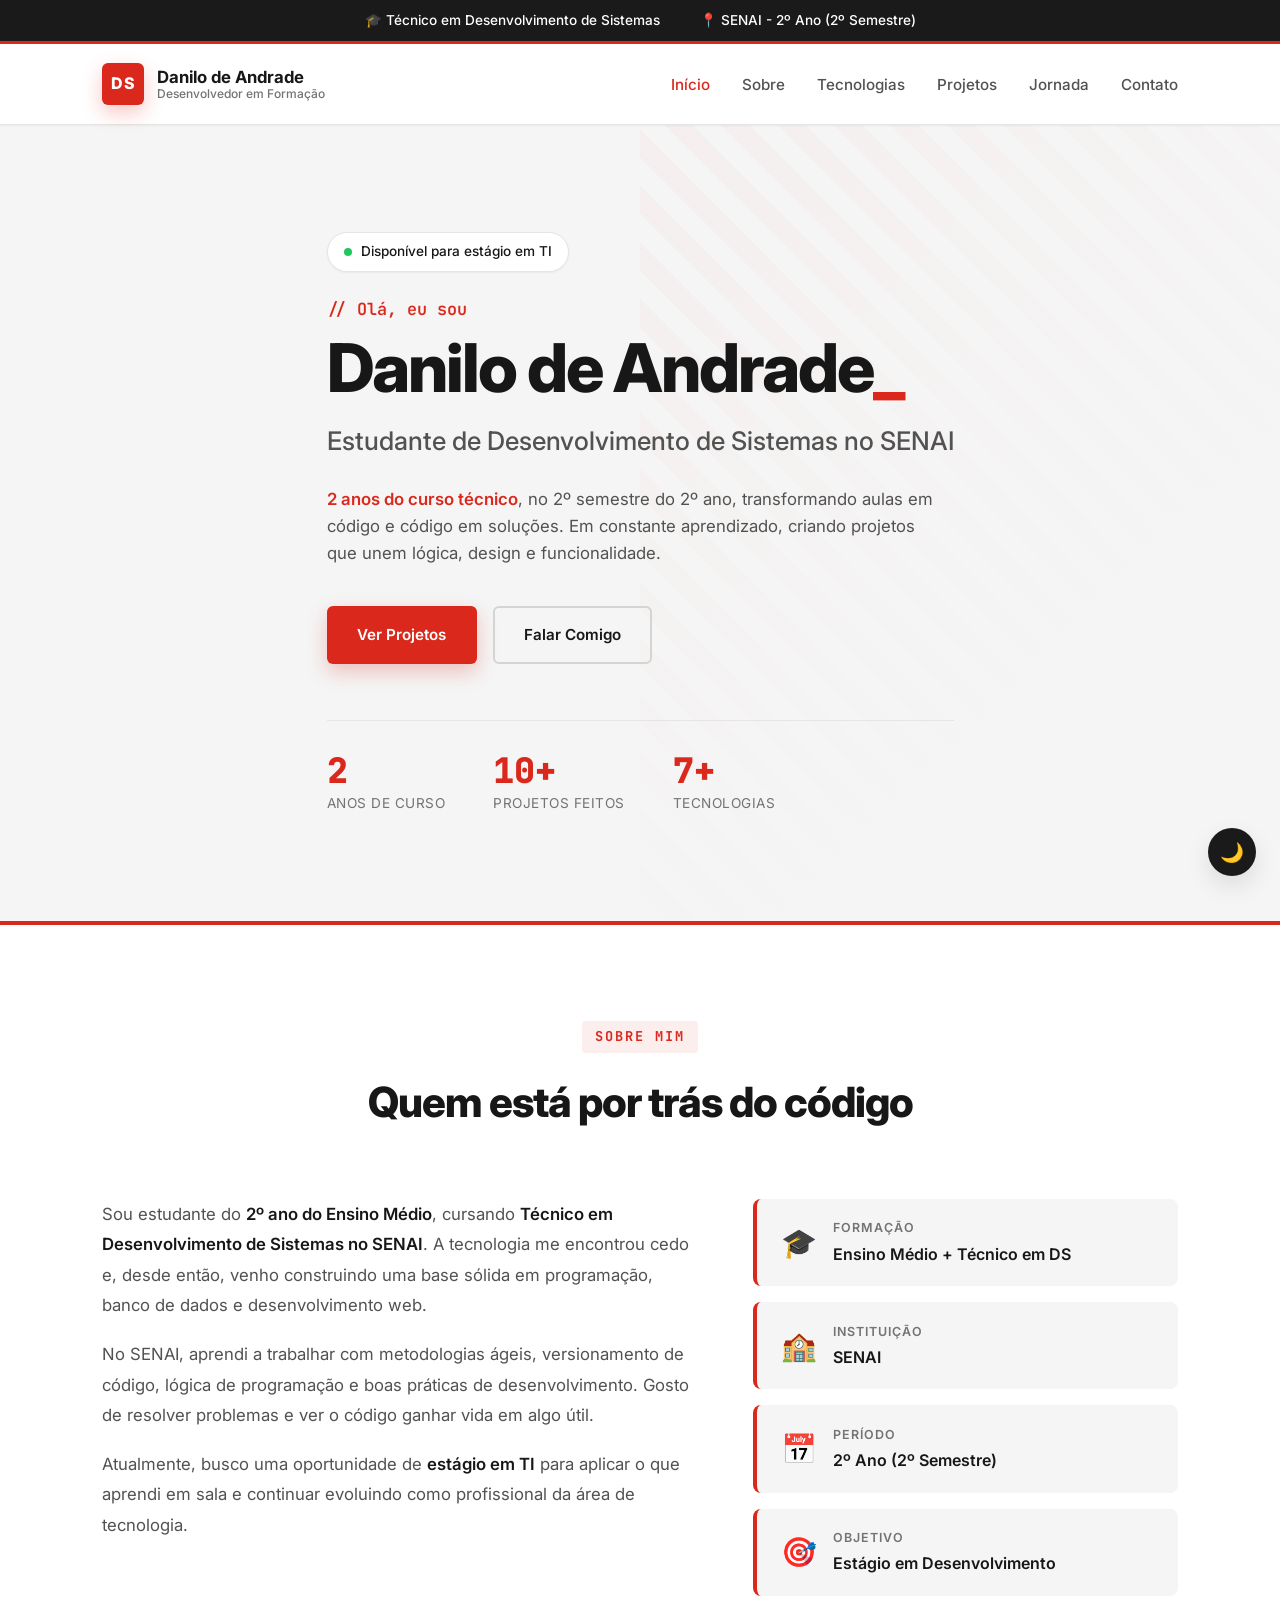
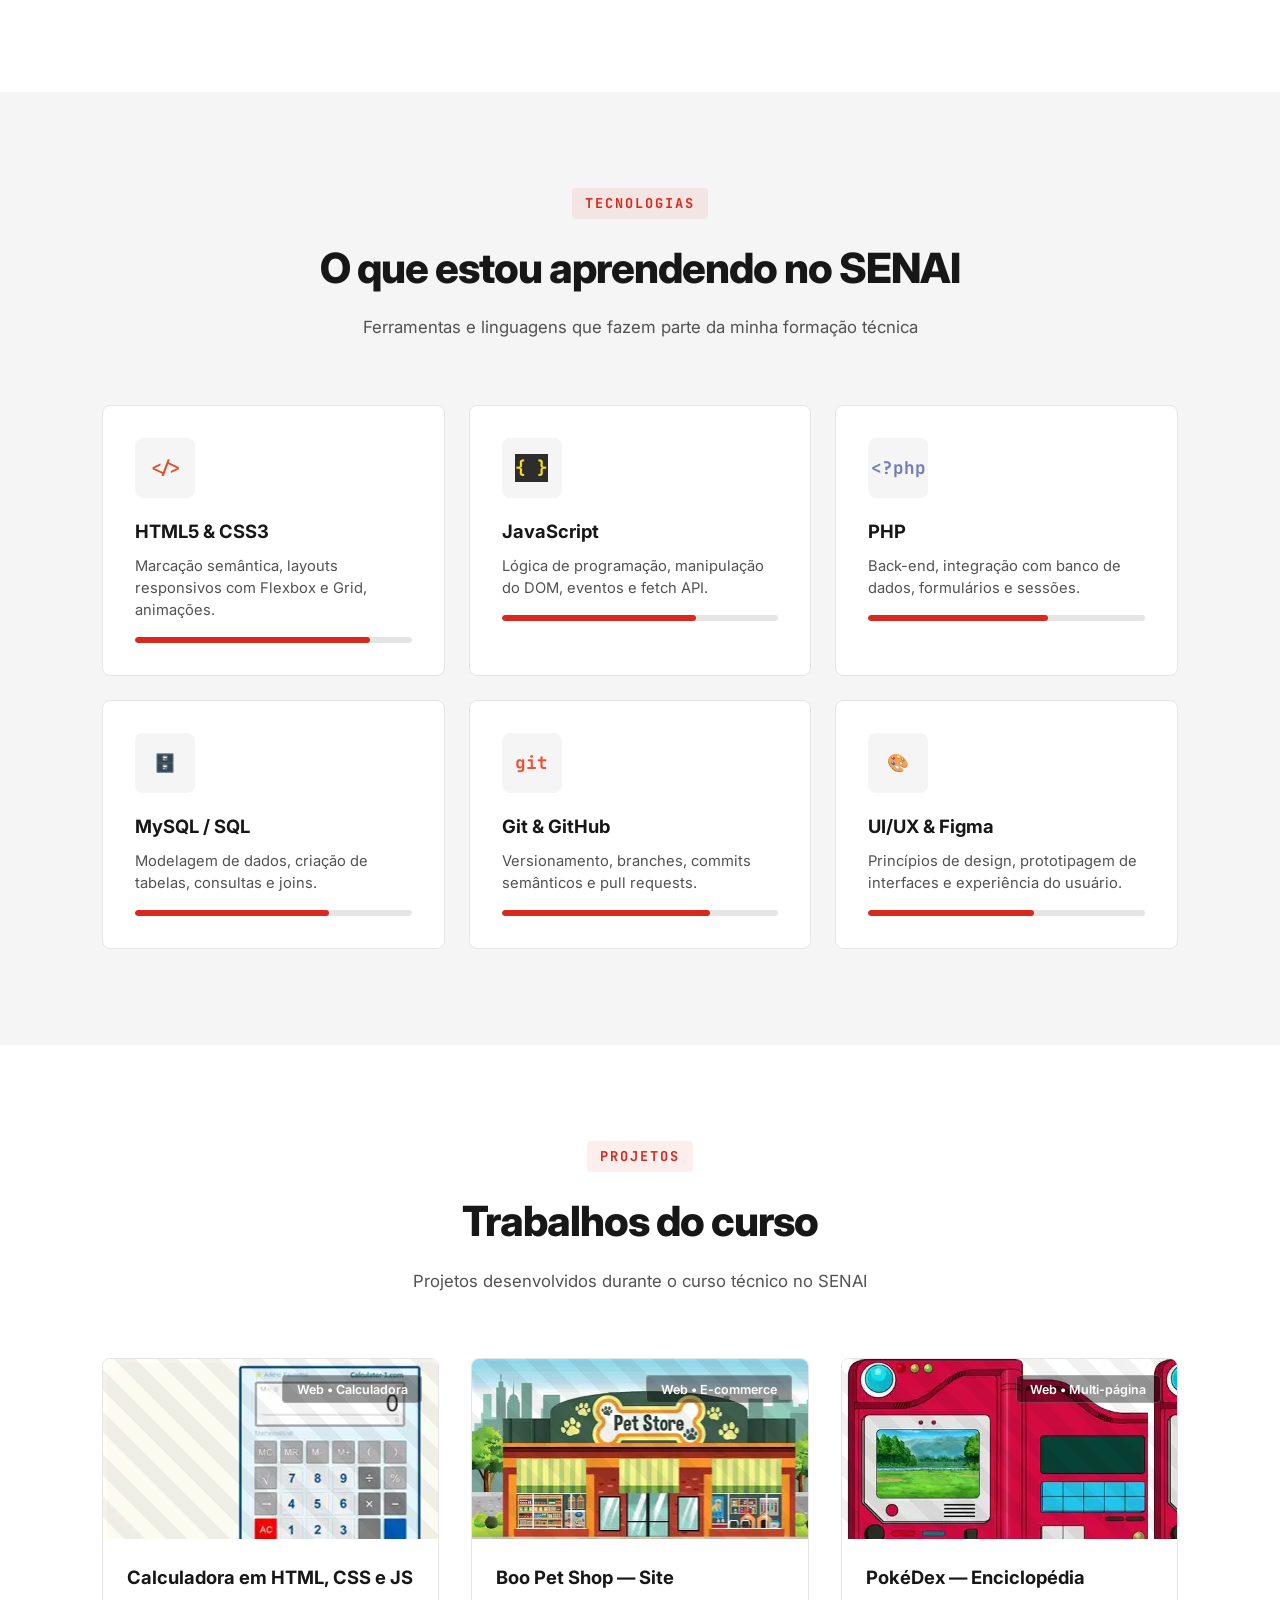
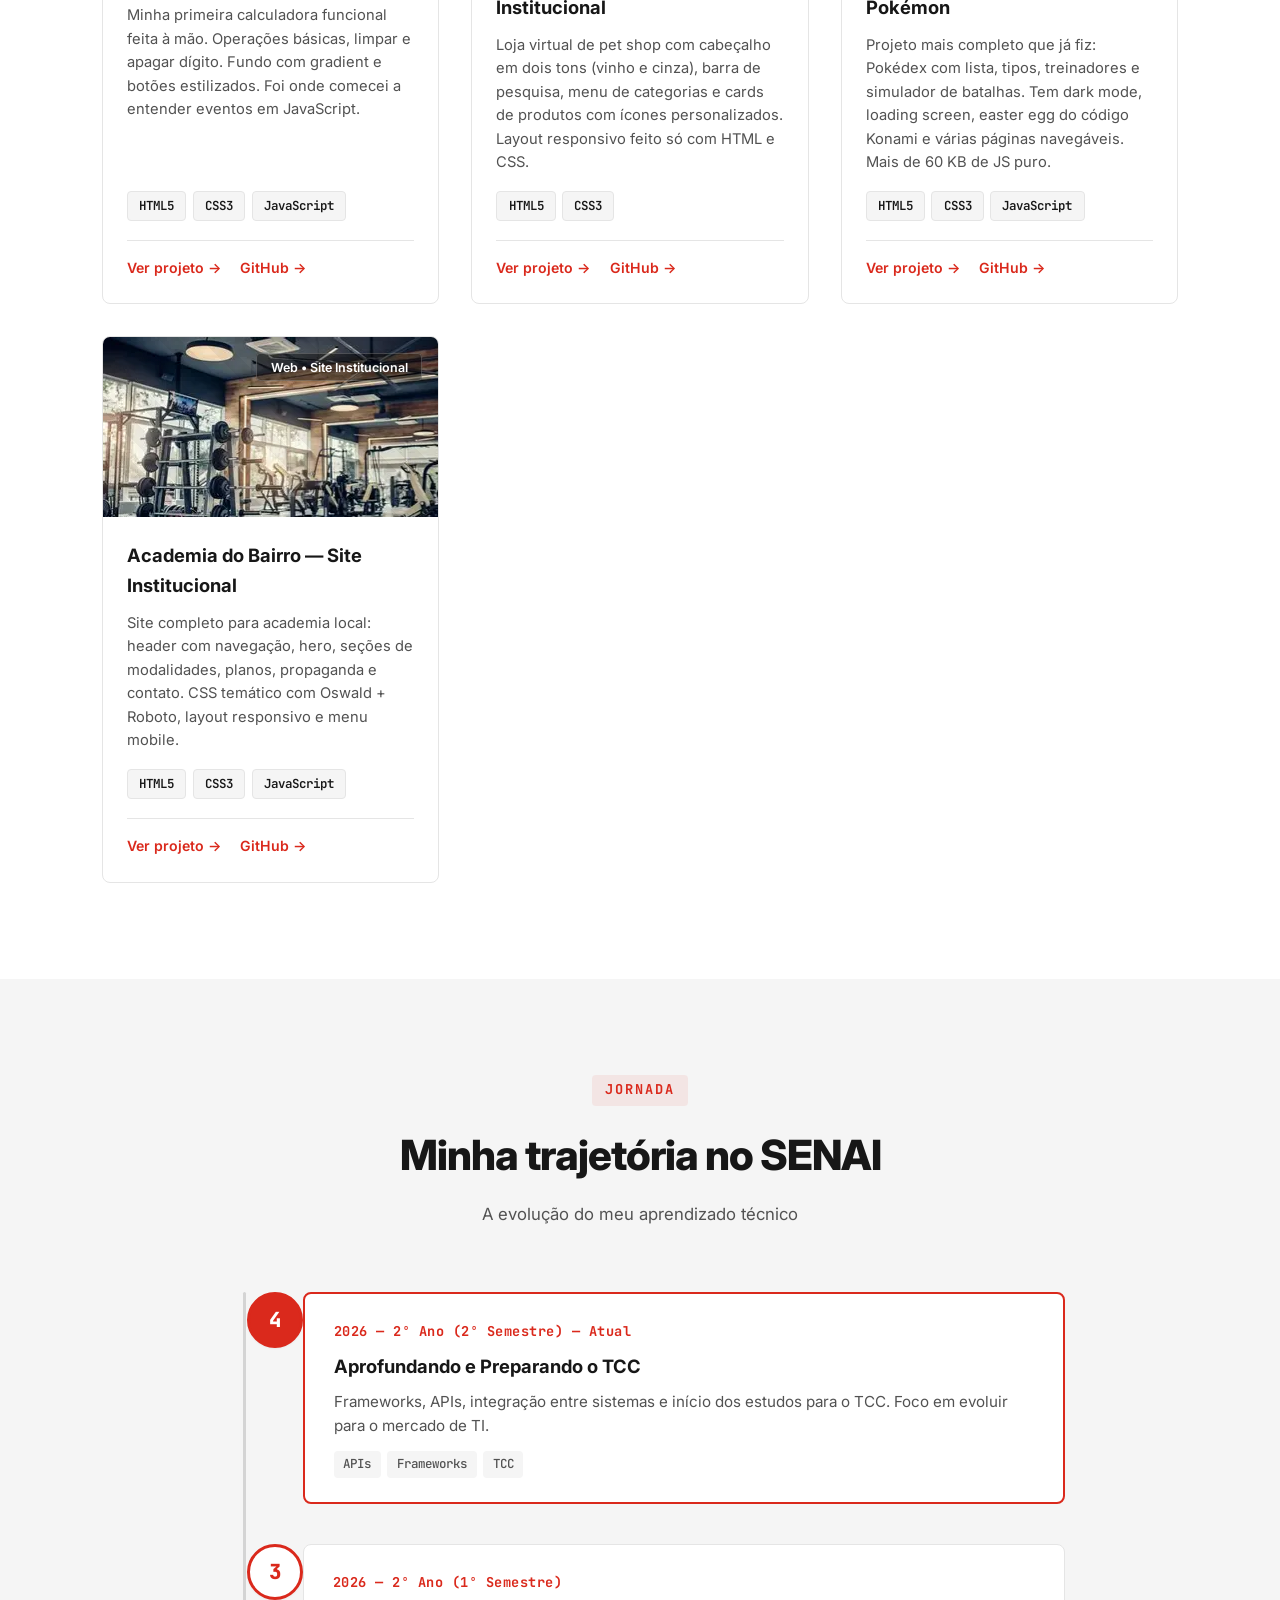
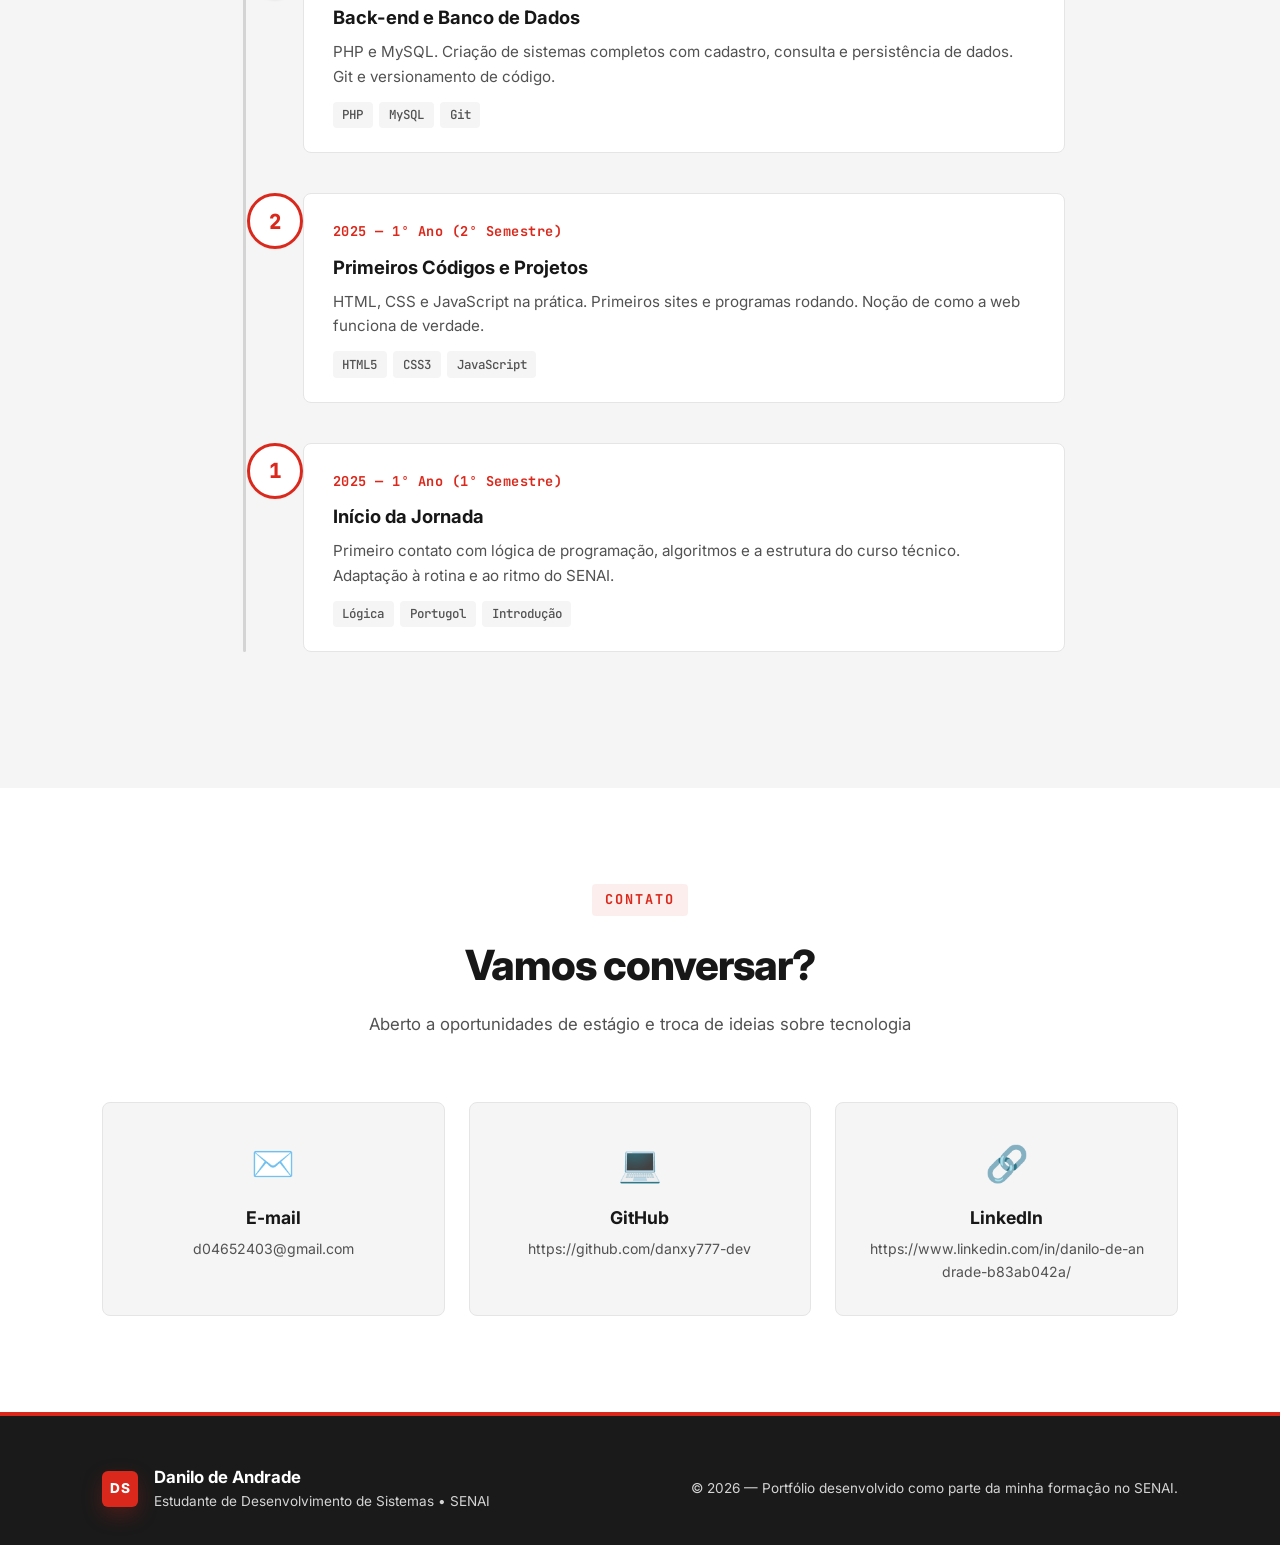
==== commit 68618c47: "Primeiro commit" ====
--- a/index.html
+++ b/index.html
@@ -222,7 +222,7 @@
             </div>
             <div class="projetos-grid">
                 <article class="projeto-card">
-                    <a href="projeto.html?p=calculadora" class="projeto-imagem projeto-imagem-1" style="background-image: url('projetos/calculadora/preview.svg');">
+                    <a href="projeto.html?p=calculadora" class="projeto-imagem projeto-imagem-1" style="background-image: url('projetos/calculadora/preview.webp');">
                         <div class="projeto-overlay">
                             <span class="projeto-tag">Web • Calculadora</span>
                         </div>
@@ -241,7 +241,7 @@
                 </article>
 
                 <article class="projeto-card">
-                    <a href="projeto.html?p=petshop" class="projeto-imagem projeto-imagem-2" style="background-image: url('projetos/petshop/preview.svg');">
+                    <a href="projeto.html?p=petshop" class="projeto-imagem projeto-imagem-2" style="background-image: url('projetos/petshop/preview.webp');">
                         <div class="projeto-overlay">
                             <span class="projeto-tag">Web • E-commerce</span>
                         </div>
@@ -260,7 +260,7 @@
                 </article>
 
                 <article class="projeto-card">
-                    <a href="projeto.html?p=pokedex" class="projeto-imagem projeto-imagem-3" style="background-image: url('projetos/pokedex/preview.svg');">
+                    <a href="projeto.html?p=pokedex" class="projeto-imagem projeto-imagem-3" style="background-image: url('projetos/pokedex/preview.webp');">
                         <div class="projeto-overlay">
                             <span class="projeto-tag">Web • Multi-página</span>
                         </div>
@@ -279,7 +279,7 @@
                 </article>
 
                 <article class="projeto-card">
-                    <a href="projeto.html?p=academia" class="projeto-imagem projeto-imagem-4" style="background-image: url('projetos/academia-do-bairro/preview.svg');">
+                    <a href="projeto.html?p=academia" class="projeto-imagem projeto-imagem-4" style="background-image: url('projetos/academia-do-bairro/preview.webp');">
                         <div class="projeto-overlay">
                             <span class="projeto-tag">Web • Site Institucional</span>
                         </div>
@@ -297,29 +297,12 @@
                     </div>
                 </article>
 
-                <article class="projeto-card">
-                    <a href="https://github.com/danxy777-dev/revisao_flutter_danilo" target="_blank" rel="noopener" class="projeto-imagem projeto-imagem-5" style="background-image: url('projetos/revisao_flutter_danilo-main/preview.svg');" aria-label="Abrir repositório no GitHub">
-                        <div class="projeto-overlay">
-                            <span class="projeto-tag">Mobile • Flutter</span>
-                        </div>
-                    </a>
-                    <div class="projeto-info">
-                        <h3>Revisão Flutter — 6 Exemplos Didáticos</h3>
-                        <p>Repositório de revisão em Flutter/Dart com seis exemplos práticos: layouts, listas, formulários, navegação e estado. Foco em consolidar fundamentos de desenvolvimento mobile multiplataforma.</p>
-                        <div class="projeto-techs">
-                            <span>Flutter</span><span>Dart</span><span>Mobile</span>
-                        </div>
-                        <div class="projeto-links">
-                            <a href="https://github.com/danxy777-dev/revisao_flutter_danilo" target="_blank" rel="noopener">Ver no GitHub →</a>
-                            <a href="https://github.com/danxy777-dev/revisao_flutter_danilo#readme" target="_blank" rel="noopener">README →</a>
-                        </div>
-                    </div>
-                </article>
-            </div>
+                            </div>
         </div>
     </section>
 
     <!-- Seção Aprendizado / Linha do Tempo -->
+
     <section id="aprendizado" class="section aprendizado">
         <div class="container">
             <div class="section-header">
@@ -329,13 +312,24 @@
             </div>
             <div class="timeline">
                 <div class="timeline-item">
-                    <div class="timeline-marker">1</div>
+                    <div class="timeline-marker timeline-marker-active">4</div>
+                    <div class="timeline-content timeline-content-active">
+                        <span class="timeline-ano">2026 — 2º Ano (2º Semestre) — Atual</span>
+                        <h3>Aprofundando e Preparando o TCC</h3>
+                        <p>Frameworks, APIs, integração entre sistemas e início dos estudos para o TCC. Foco em evoluir para o mercado de TI.</p>
+                        <div class="timeline-tags">
+                            <span>APIs</span><span>Frameworks</span><span>TCC</span>
+                        </div>
+                    </div>
+                </div>
+                <div class="timeline-item">
+                    <div class="timeline-marker">3</div>
                     <div class="timeline-content">
-                        <span class="timeline-ano">2024 — 1º Ano (1º Semestre)</span>
-                        <h3>Início da Jornada</h3>
-                        <p>Primeiro contato com lógica de programação, algoritmos e a estrutura do curso técnico. Adaptação à rotina e ao ritmo do SENAI.</p>
+                        <span class="timeline-ano">2026 — 2º Ano (1º Semestre)</span>
+                        <h3>Back-end e Banco de Dados</h3>
+                        <p>PHP e MySQL. Criação de sistemas completos com cadastro, consulta e persistência de dados. Git e versionamento de código.</p>
                         <div class="timeline-tags">
-                            <span>Lógica</span><span>Portugol</span><span>Introdução</span>
+                            <span>PHP</span><span>MySQL</span><span>Git</span>
                         </div>
                     </div>
                 </div>
@@ -351,24 +345,13 @@
                     </div>
                 </div>
                 <div class="timeline-item">
-                    <div class="timeline-marker">3</div>
+                    <div class="timeline-marker">1</div>
                     <div class="timeline-content">
-                        <span class="timeline-ano">2026 — 2º Ano (1º Semestre)</span>
-                        <h3>Back-end e Banco de Dados</h3>
-                        <p>PHP e MySQL. Criação de sistemas completos com cadastro, consulta e persistência de dados. Git e versionamento de código.</p>
+                        <span class="timeline-ano">2025 — 1º Ano (1º Semestre)</span>
+                        <h3>Início da Jornada</h3>
+                        <p>Primeiro contato com lógica de programação, algoritmos e a estrutura do curso técnico. Adaptação à rotina e ao ritmo do SENAI.</p>
                         <div class="timeline-tags">
-                            <span>PHP</span><span>MySQL</span><span>Git</span>
-                        </div>
-                    </div>
-                </div>
-                <div class="timeline-item">
-                    <div class="timeline-marker timeline-marker-active">4</div>
-                    <div class="timeline-content timeline-content-active">
-                        <span class="timeline-ano">2026 — 2º Ano (2º Semestre) — Atual</span>
-                        <h3>Aprofundando e Preparando o TCC</h3>
-                        <p>Frameworks, APIs, integração entre sistemas e início dos estudos para o TCC. Foco em evoluir para o mercado de TI.</p>
-                        <div class="timeline-tags">
-                            <span>APIs</span><span>Frameworks</span><span>TCC</span>
+                            <span>Lógica</span><span>Portugol</span><span>Introdução</span>
                         </div>
                     </div>
                 </div>
@@ -390,15 +373,15 @@
                     <h3>E-mail</h3>
                     <p>d04652403@gmail.com</p>
                 </a>
-                <a href="https://github.com/seu-usuario" target="_blank" rel="noopener" class="contato-card">
+                <a href="https://github.com/danxy777-dev" target="_blank" rel="noopener" class="contato-card">
                     <div class="contato-icon">💻</div>
                     <h3>GitHub</h3>
-                    <p>github.com/seu-usuario</p>
+                    <p>https://github.com/danxy777-dev</p>
                 </a>
-                <a href="https://linkedin.com/in/seu-usuario" target="_blank" rel="noopener" class="contato-card">
+                <a href="https://www.linkedin.com/in/danilo-de-andrade-b83ab042a/" target="_blank" rel="noopener" class="contato-card">
                     <div class="contato-icon">🔗</div>
                     <h3>LinkedIn</h3>
-                    <p>linkedin.com/in/seu-usuario</p>
+                    <p>https://www.linkedin.com/in/danilo-de-andrade-b83ab042a/</p>
                 </a>
             </div>
         </div>
@@ -420,6 +403,13 @@
         </div>
     </footer>
 
+    <!-- Botão flutuante de alternância de tema (antes do script.js para o JS encontrá-lo) -->
+    <button id="theme-toggle" class="theme-toggle" type="button"
+            aria-label="Alternar entre tema claro e escuro"
+            title="Alternar tema">
+        <span class="theme-icon" aria-hidden="true">🌙</span>
+    </button>
+
     <script src="script.js"></script>
 </body>
 </html>
--- a/style.css
+++ b/style.css
@@ -1082,3 +1082,204 @@
         text-align: center;
     }
 }
+
+/* ============================================
+   Botão flutuante — Alternar tema (claro/escuro)
+   ============================================ */
+.theme-toggle {
+    position: fixed;
+    bottom: 1.5rem;
+    right: 1.5rem;
+    width: 48px;
+    height: 48px;
+    border-radius: 50%;
+    border: none;
+    background: var(--industrial-dark);
+    color: var(--white);
+    font-size: 1.2rem;
+    cursor: pointer;
+    display: inline-flex;
+    align-items: center;
+    justify-content: center;
+    box-shadow: var(--shadow-lg);
+    transition: transform 0.2s ease, background 0.3s ease, box-shadow 0.3s ease;
+    z-index: 1100;
+}
+
+.theme-toggle:hover {
+    transform: translateY(-2px) rotate(15deg);
+    box-shadow: 0 12px 28px rgba(0, 0, 0, 0.35);
+}
+
+.theme-toggle:focus-visible {
+    outline: 2px solid var(--senai-red);
+    outline-offset: 3px;
+}
+
+/* ============================================
+   Dark Theme — overrides das variáveis CSS
+   ============================================ */
+body.dark {
+    --white:            #1A1A1A;
+    --industrial-light: #121212;
+    --industrial-gray:  #3A3A3A;
+    --gray-100:         #1F1F1F;
+    --gray-200:         #2A2A2A;
+    --gray-300:         #3A3A3A;
+    --gray-500:         #9A9A9A;
+    --gray-700:         #C5C5C5;
+    --gray-900:         #EDEDED;
+    --text-primary:     #EDEDED;
+    --text-secondary:   #B5B5B5;
+    --text-light:       #8A8A8A;
+    color-scheme: dark;
+}
+
+body,
+.section,
+.hero,
+.projeto-card,
+.skill-card,
+.info-card,
+.contato-card,
+.timeline-content,
+.header,
+.footer,
+.top-bar,
+.habilidades,
+.aprendizado,
+.sobre,
+.projetos,
+.contato {
+    transition: background-color 0.3s ease, color 0.3s ease, border-color 0.3s ease;
+}
+
+body.dark {
+    background-color: #1A1A1A;
+    color: var(--text-primary);
+}
+
+body.dark .header,
+body.dark .projetos,
+body.dark .contato,
+body.dark .sobre {
+    background: #1A1A1A;
+}
+
+body.dark .section-title { color: var(--text-primary); }
+
+body.dark .section-tag {
+    background: rgba(218, 41, 28, 0.18);
+    color: var(--senai-red-light);
+}
+
+body.dark .hero { background: #121212; }
+
+body.dark .hero-bg {
+    background:
+        repeating-linear-gradient(
+            45deg,
+            transparent,
+            transparent 20px,
+            rgba(218, 41, 28, 0.06) 20px,
+            rgba(218, 41, 28, 0.06) 40px
+        );
+}
+
+body.dark .hero-bg::before {
+    background: linear-gradient(135deg, transparent 0%, #121212 70%);
+}
+
+body.dark .habilidades,
+body.dark .aprendizado {
+    background: #121212;
+}
+
+body.dark .projeto-card,
+body.dark .skill-card,
+body.dark .info-card,
+body.dark .contato-card,
+body.dark .timeline-content {
+    background: #1F1F1F;
+    border-color: #2A2A2A;
+}
+
+body.dark .info-card:hover,
+body.dark .timeline-content:hover,
+body.dark .skill-card:hover,
+body.dark .projeto-card:hover,
+body.dark .contato-card:hover {
+    background: #232323;
+}
+
+body.dark .hero-badge {
+    background: #1F1F1F;
+    border-color: #2A2A2A;
+    color: var(--text-primary);
+}
+
+body.dark .btn-secondary {
+    color: var(--text-primary);
+    border-color: var(--gray-300);
+}
+
+body.dark .btn-secondary:hover {
+    background: var(--senai-red);
+    color: var(--white);
+    border-color: var(--senai-red);
+}
+
+body.dark .sobre-texto p,
+body.dark .projeto-info p,
+body.dark .skill-card p,
+body.dark .timeline-content p,
+body.dark .contato-card p {
+    color: var(--text-secondary);
+}
+
+body.dark .projeto-techs span,
+body.dark .timeline-tags span {
+    background: #2A2A2A;
+    color: var(--text-secondary);
+    border-color: #3A3A3A;
+}
+
+body.dark .projeto-tag {
+    background: rgba(0, 0, 0, 0.6);
+    border-color: rgba(255, 255, 255, 0.18);
+}
+
+body.dark .timeline::before { background: #3A3A3A; }
+body.dark .timeline-marker { background: #1F1F1F; }
+
+body.dark .top-bar,
+body.dark .footer {
+    background: #0F0F0F;
+    border-top-color: var(--senai-red);
+}
+
+body.dark .footer-copy,
+body.dark .footer-role {
+    color: var(--gray-300);
+}
+
+body.dark .skill-icon-wrap { background: #2A2A2A; }
+
+body.dark .theme-toggle {
+    background: var(--senai-red);
+    color: var(--white);
+}
+
+body.dark .stat-label,
+body.dark .info-label {
+    color: var(--text-light);
+}
+
+/* Pequeno ajuste para o conteúdo inline do subtítulo da seção
+   CodeProfile não estar presente, mas mantemos o seletor neutro */
+body.dark code {
+    background: #2A2A2A;
+    color: var(--text-primary);
+    padding: 0.1rem 0.35rem;
+    border-radius: 4px;
+}
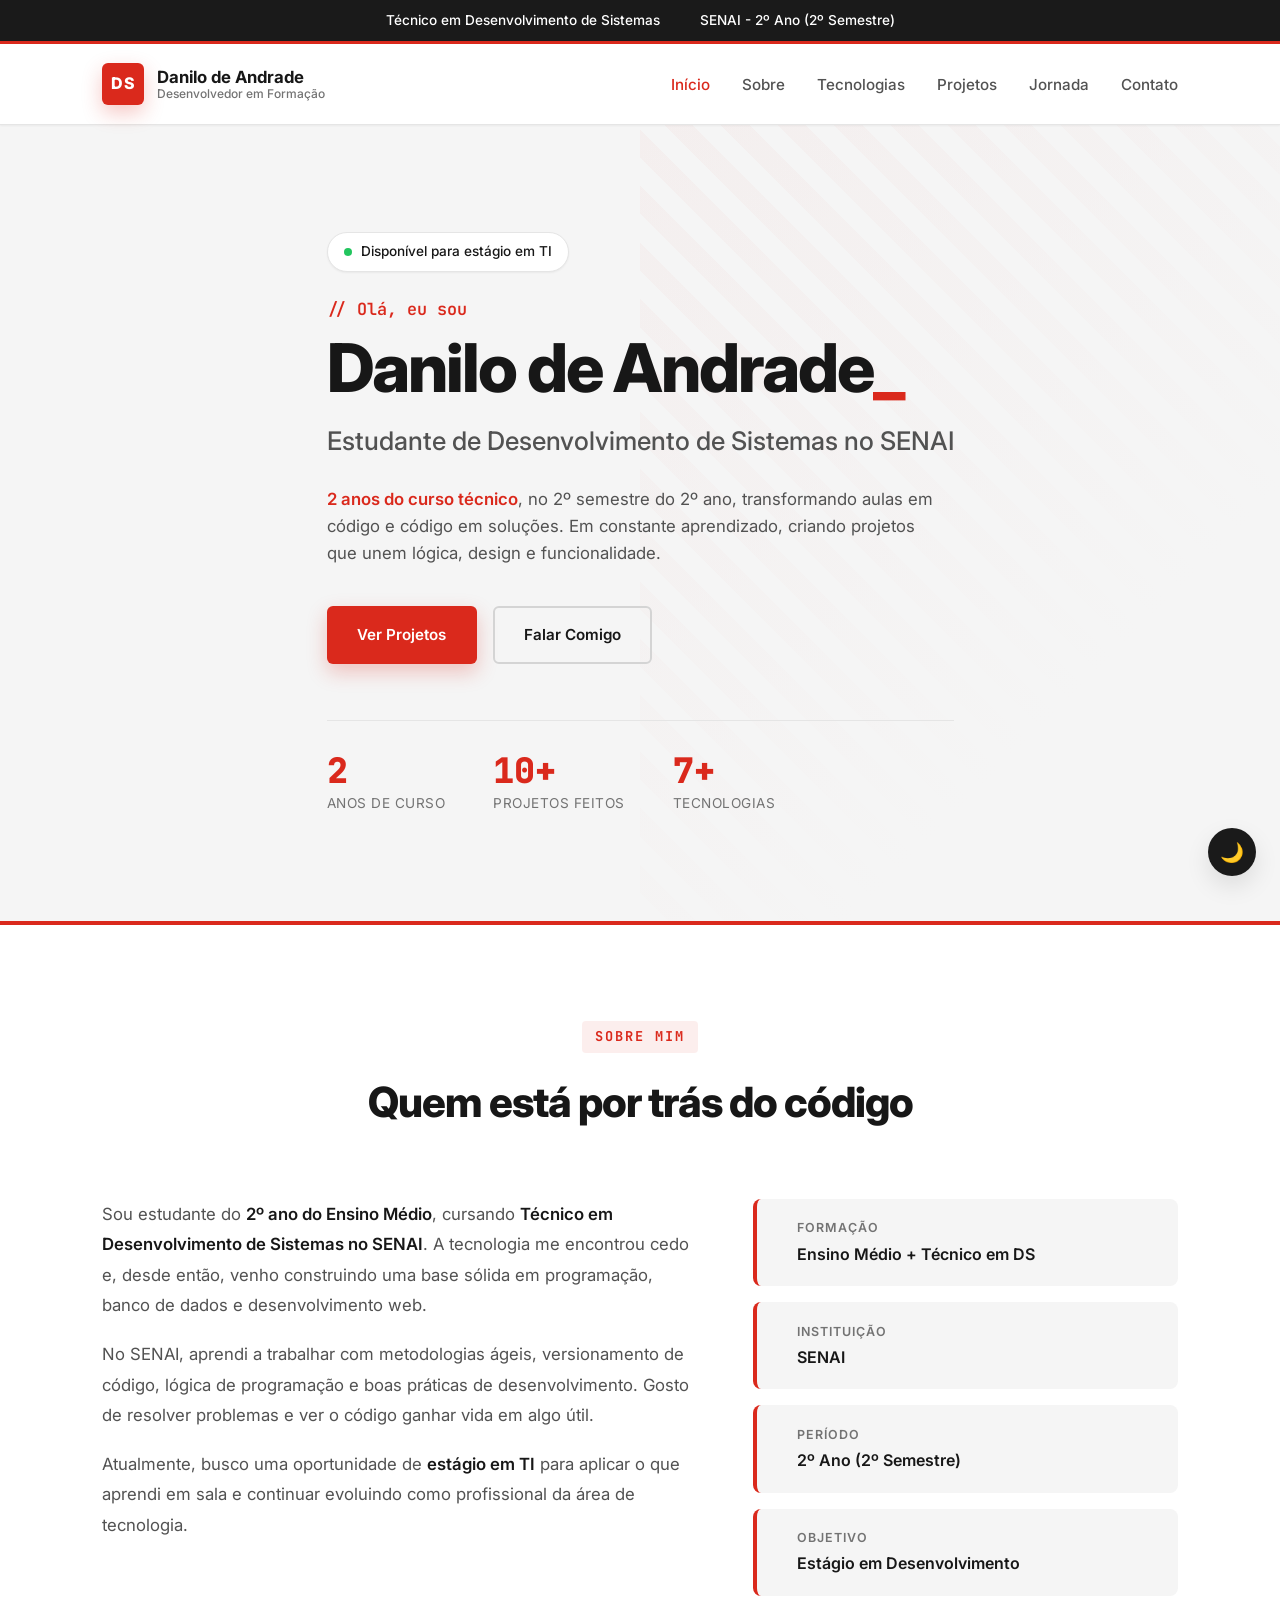
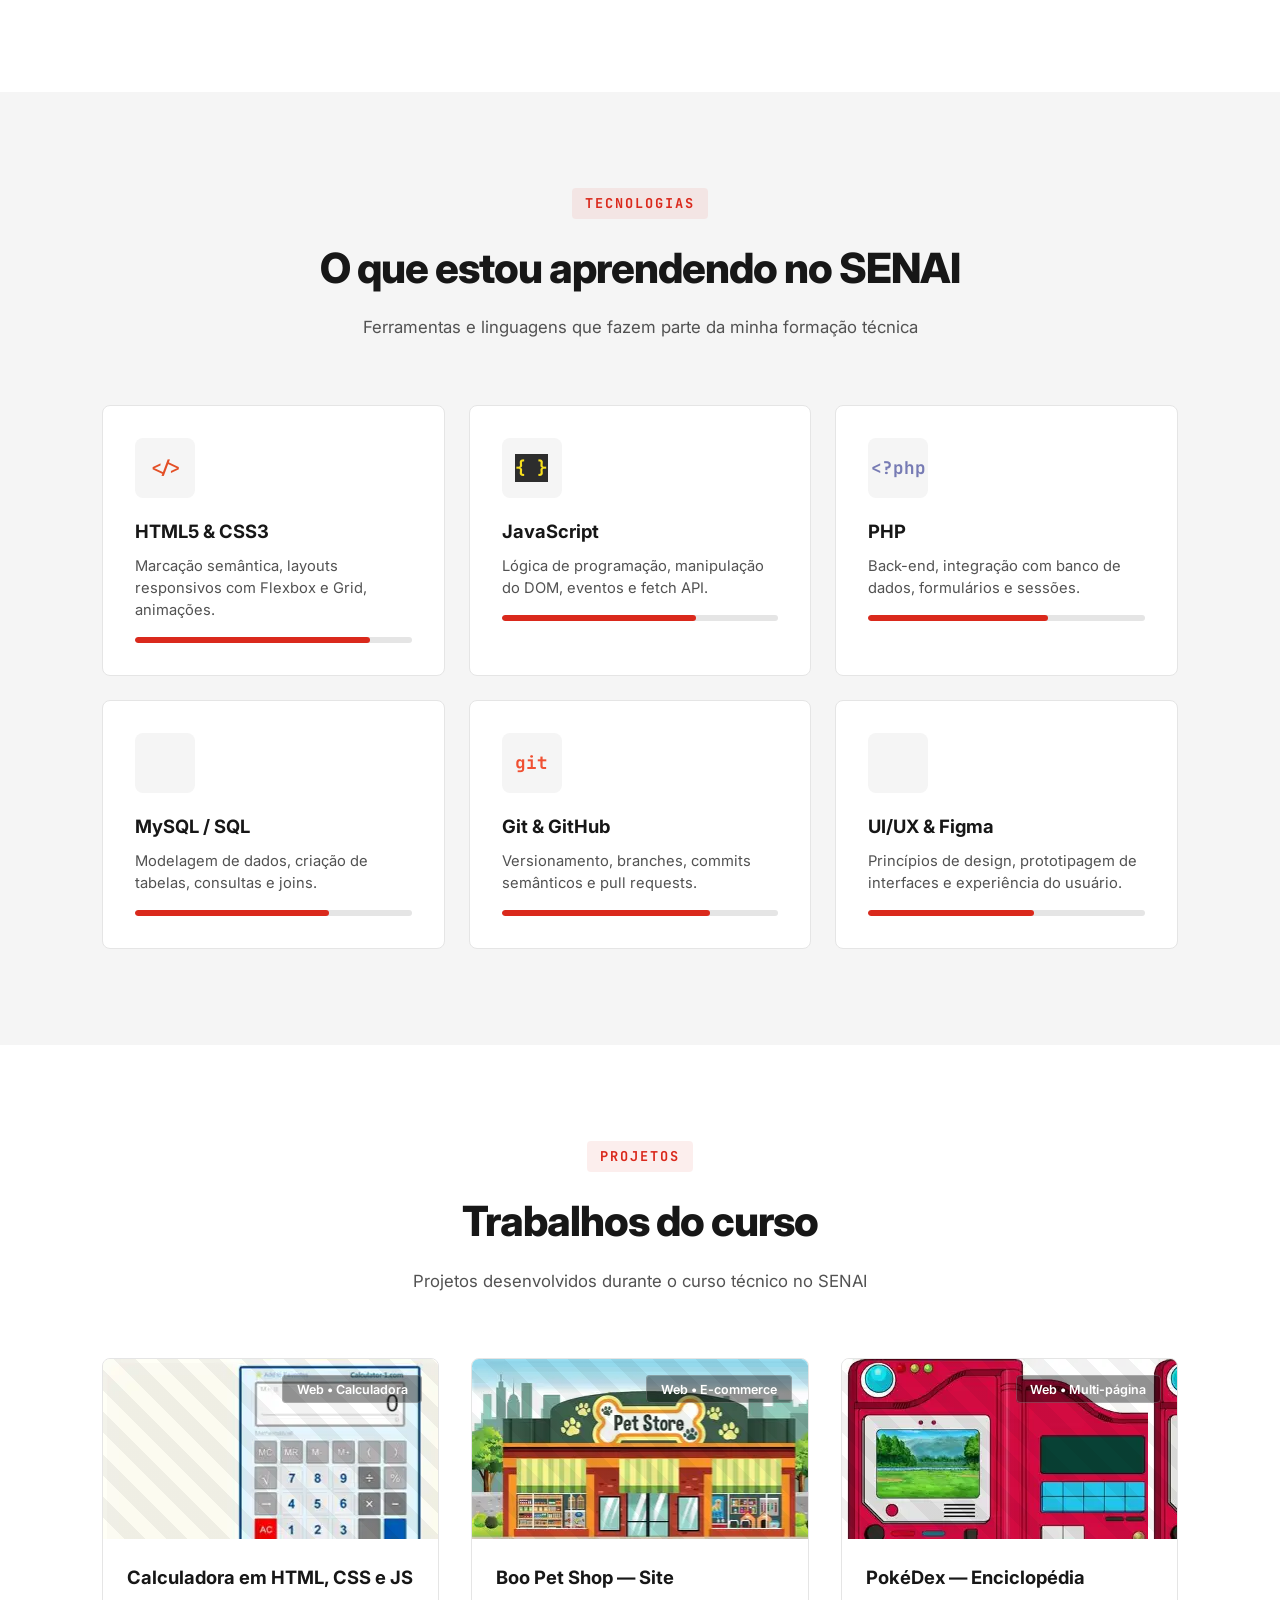
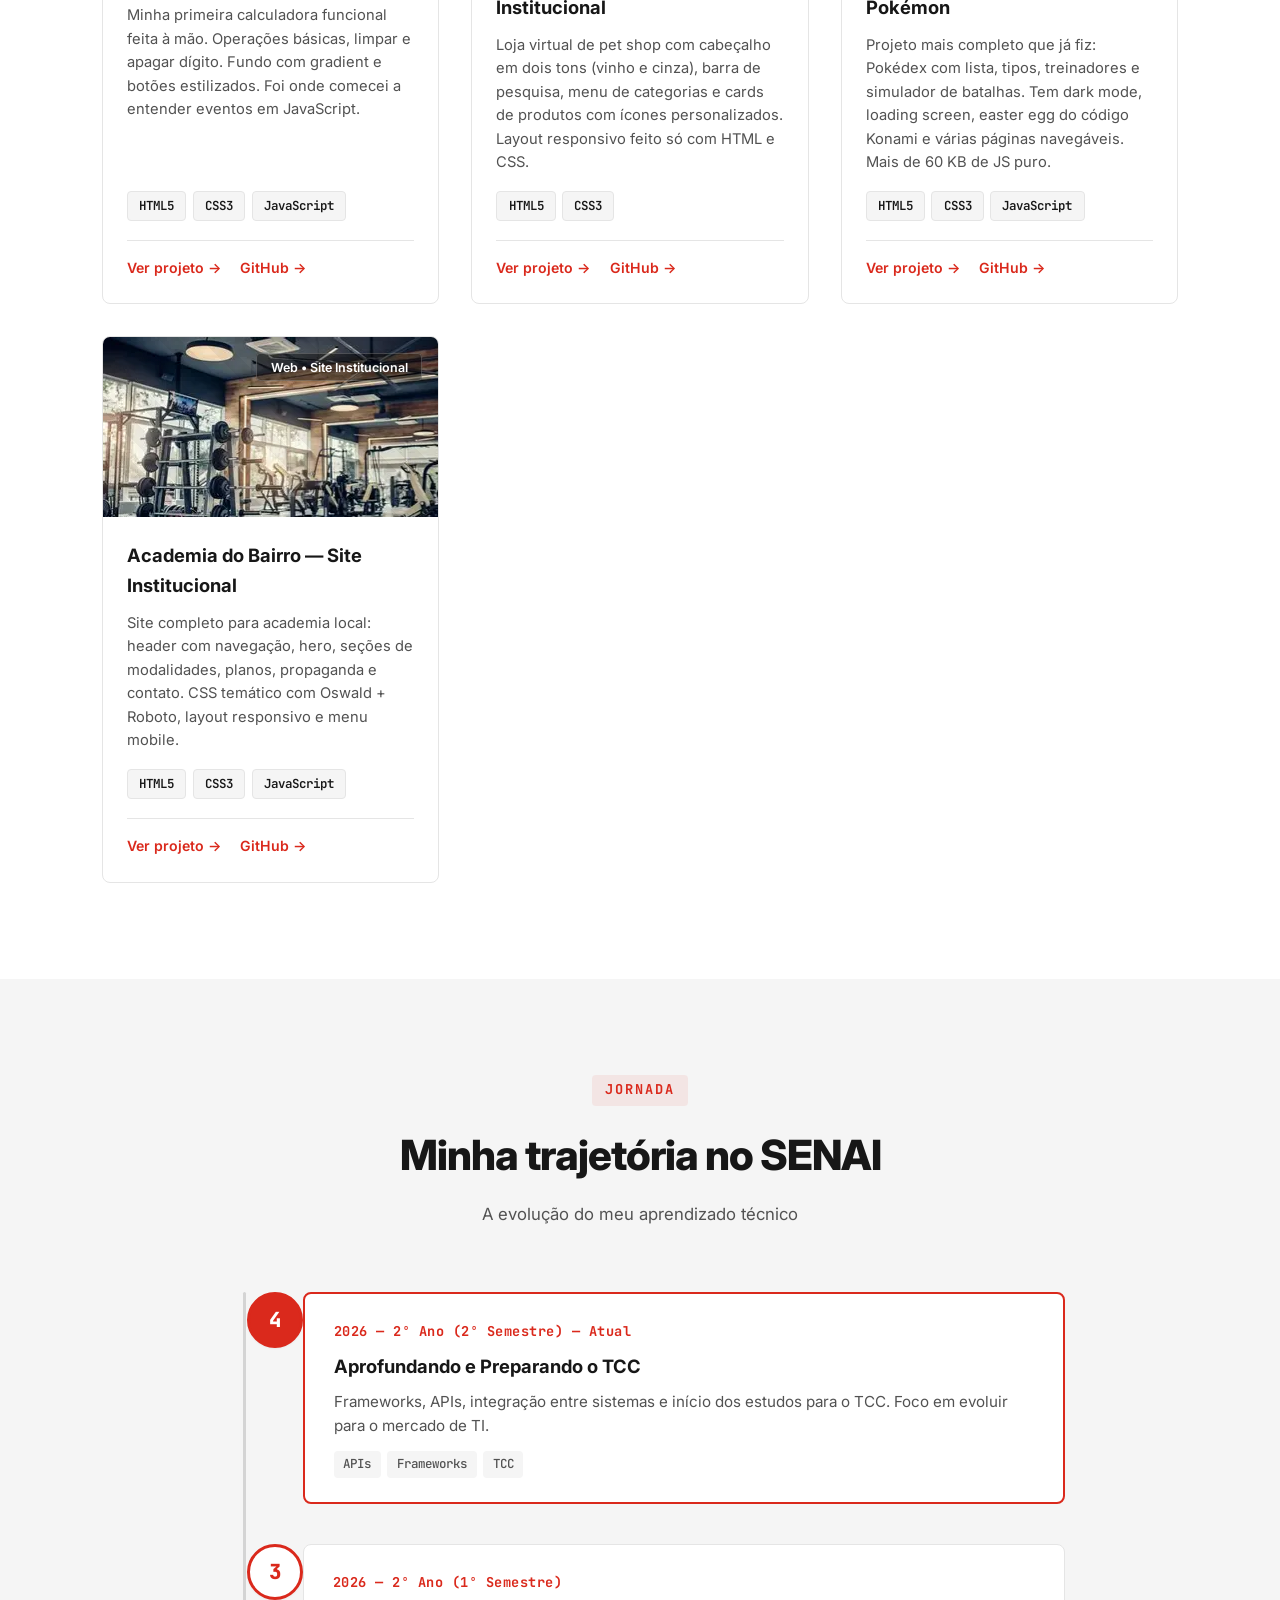
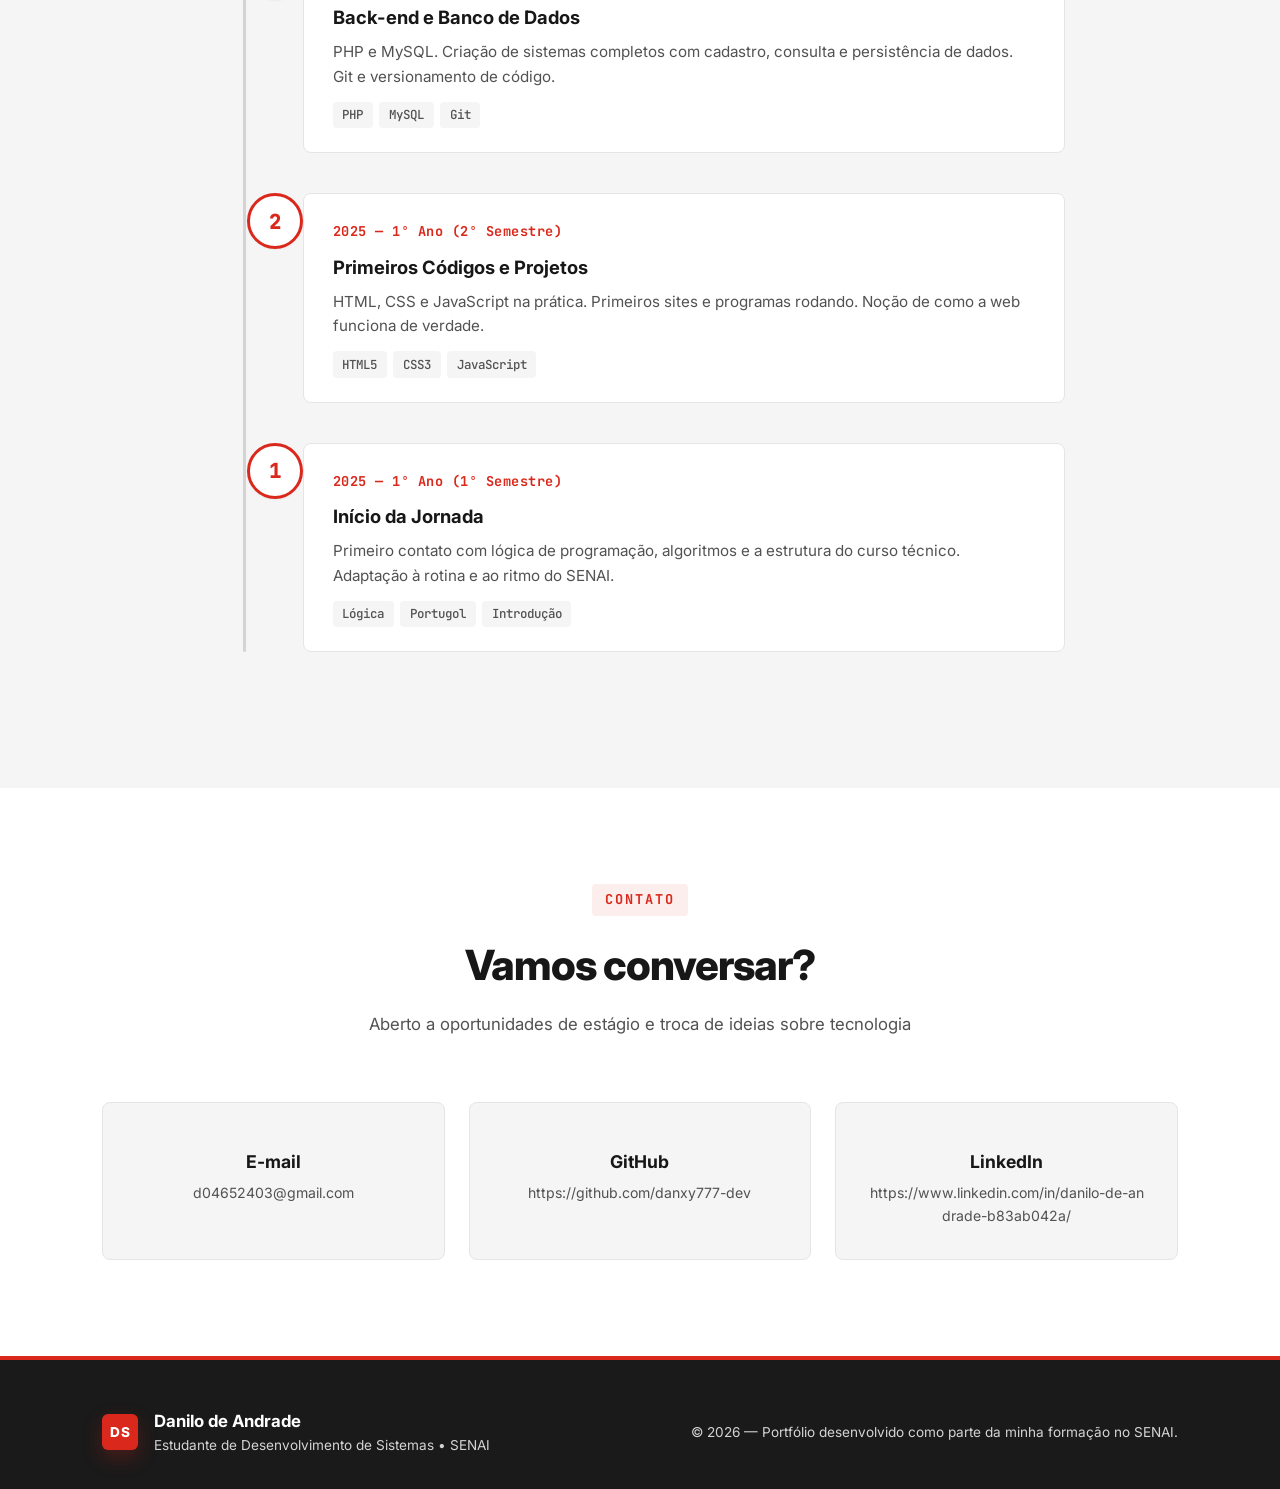
==== commit 4a2cd63c: "Atualização" ====
--- a/index.html
+++ b/index.html
@@ -13,8 +13,8 @@
     <!-- Faixa superior SENAI -->
     <div class="top-bar">
         <div class="container top-bar-content">
-            <span class="top-bar-item">🎓 Técnico em Desenvolvimento de Sistemas</span>
-            <span class="top-bar-item">📍 SENAI - 2º Ano (2º Semestre)</span>
+            <span class="top-bar-item"> Técnico em Desenvolvimento de Sistemas</span>
+            <span class="top-bar-item"> SENAI - 2º Ano (2º Semestre)</span>
         </div>
     </div>
 
@@ -107,28 +107,28 @@
                 </div>
                 <div class="sobre-info">
                     <div class="info-card">
-                        <span class="info-icon">🎓</span>
+                        <span class="info-icon"></span>
                         <div>
                             <span class="info-label">Formação</span>
                             <span class="info-valor">Ensino Médio + Técnico em DS</span>
                         </div>
                     </div>
                     <div class="info-card">
-                        <span class="info-icon">🏫</span>
+                        <span class="info-icon"></span>
                         <div>
                             <span class="info-label">Instituição</span>
                             <span class="info-valor">SENAI</span>
                         </div>
                     </div>
                     <div class="info-card">
-                        <span class="info-icon">📅</span>
+                        <span class="info-icon"></span>
                         <div>
                             <span class="info-label">Período</span>
                             <span class="info-valor">2º Ano (2º Semestre)</span>
                         </div>
                     </div>
                     <div class="info-card">
-                        <span class="info-icon">🎯</span>
+                        <span class="info-icon"></span>
                         <div>
                             <span class="info-label">Objetivo</span>
                             <span class="info-valor">Estágio em Desenvolvimento</span>
@@ -180,7 +180,7 @@
                 </div>
                 <div class="skill-card">
                     <div class="skill-icon-wrap">
-                        <span class="skill-icon-db">🗄️</span>
+                        <span class="skill-icon-db"></span>
                     </div>
                     <h3>MySQL / SQL</h3>
                     <p>Modelagem de dados, criação de tabelas, consultas e joins.</p>
@@ -200,7 +200,7 @@
                 </div>
                 <div class="skill-card">
                     <div class="skill-icon-wrap">
-                        <span class="skill-icon-ux">🎨</span>
+                        <span class="skill-icon-ux"></span>
                     </div>
                     <h3>UI/UX & Figma</h3>
                     <p>Princípios de design, prototipagem de interfaces e experiência do usuário.</p>
@@ -369,17 +369,17 @@
             </div>
             <div class="contato-grid">
                 <a href="mailto:d04652403@gmail.com" class="contato-card">
-                    <div class="contato-icon">✉️</div>
+                    <div class="contato-icon"></div>
                     <h3>E-mail</h3>
                     <p>d04652403@gmail.com</p>
                 </a>
                 <a href="https://github.com/danxy777-dev" target="_blank" rel="noopener" class="contato-card">
-                    <div class="contato-icon">💻</div>
+                    <div class="contato-icon"></div>
                     <h3>GitHub</h3>
                     <p>https://github.com/danxy777-dev</p>
                 </a>
                 <a href="https://www.linkedin.com/in/danilo-de-andrade-b83ab042a/" target="_blank" rel="noopener" class="contato-card">
-                    <div class="contato-icon">🔗</div>
+                    <div class="contato-icon"></div>
                     <h3>LinkedIn</h3>
                     <p>https://www.linkedin.com/in/danilo-de-andrade-b83ab042a/</p>
                 </a>
@@ -407,7 +407,7 @@
     <button id="theme-toggle" class="theme-toggle" type="button"
             aria-label="Alternar entre tema claro e escuro"
             title="Alternar tema">
-        <span class="theme-icon" aria-hidden="true">🌙</span>
+        <span class="theme-icon" aria-hidden="true"></span>
     </button>
 
     <script src="script.js"></script>
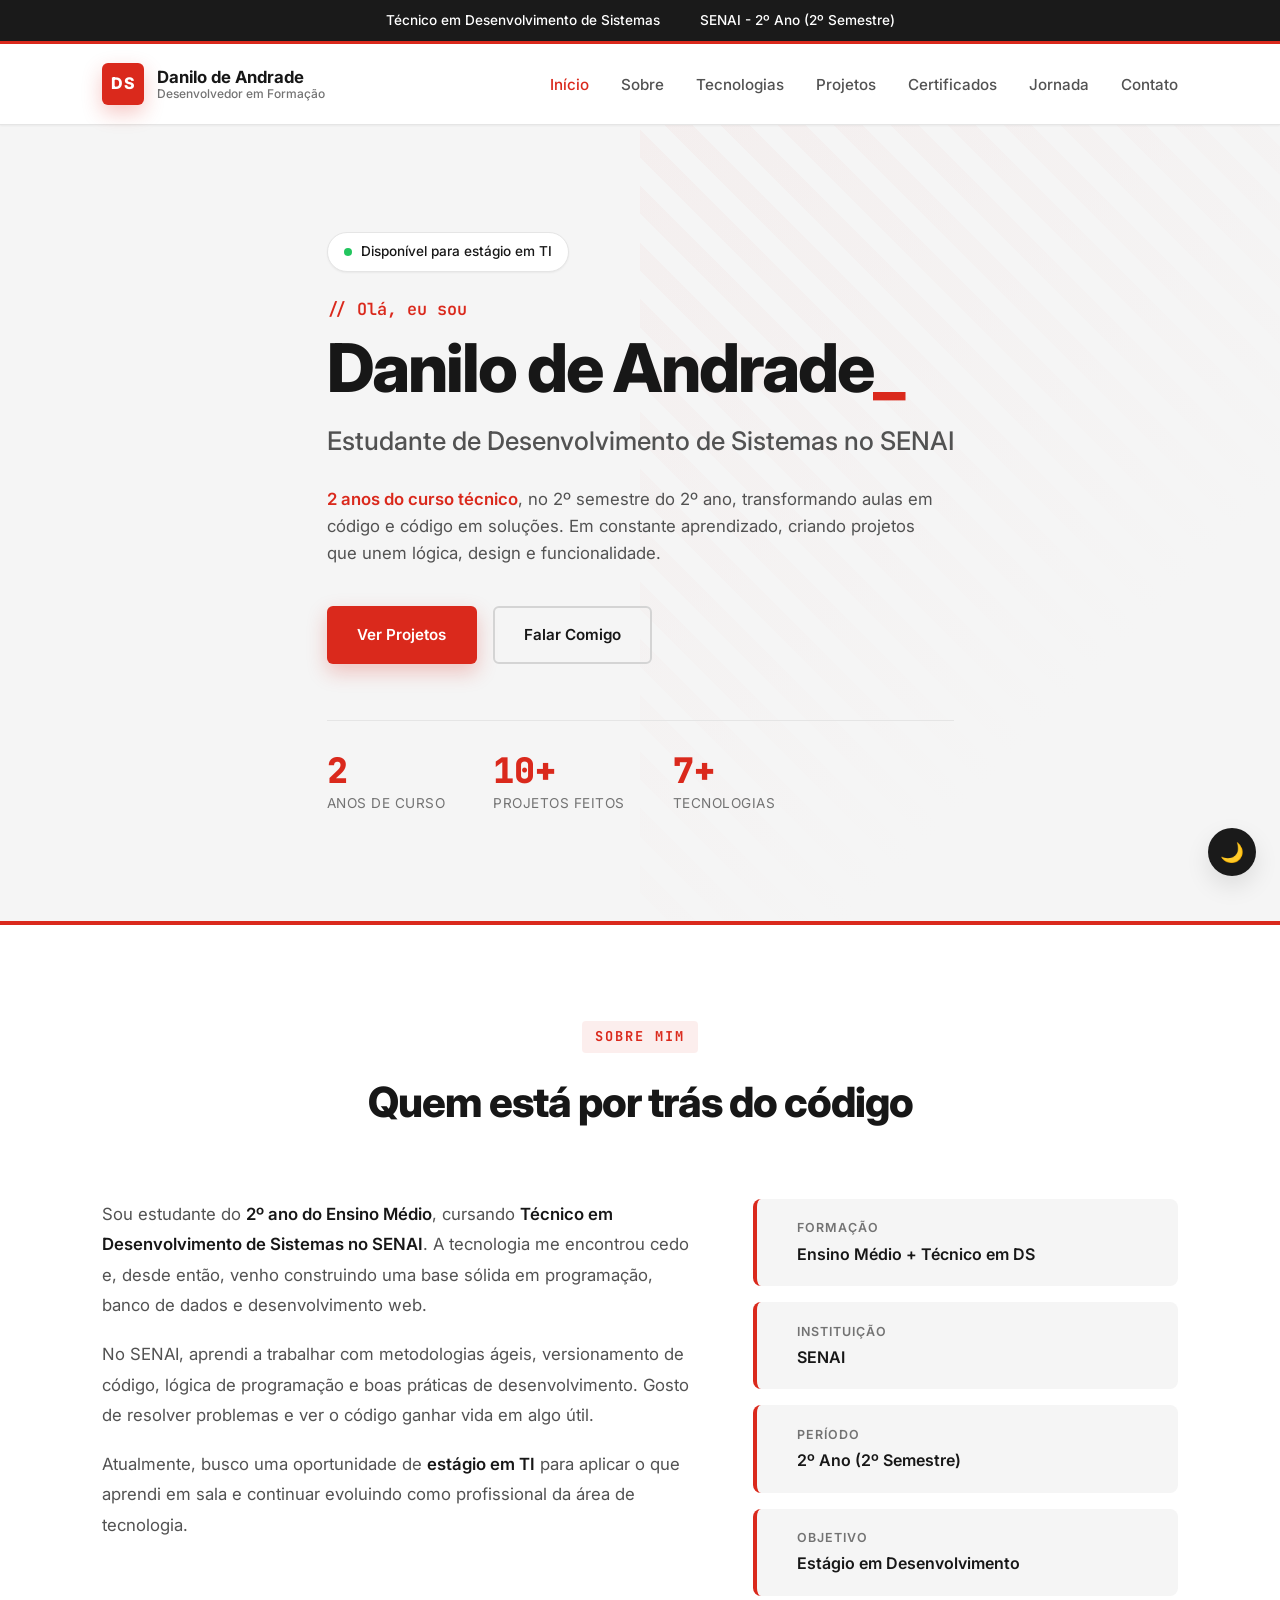
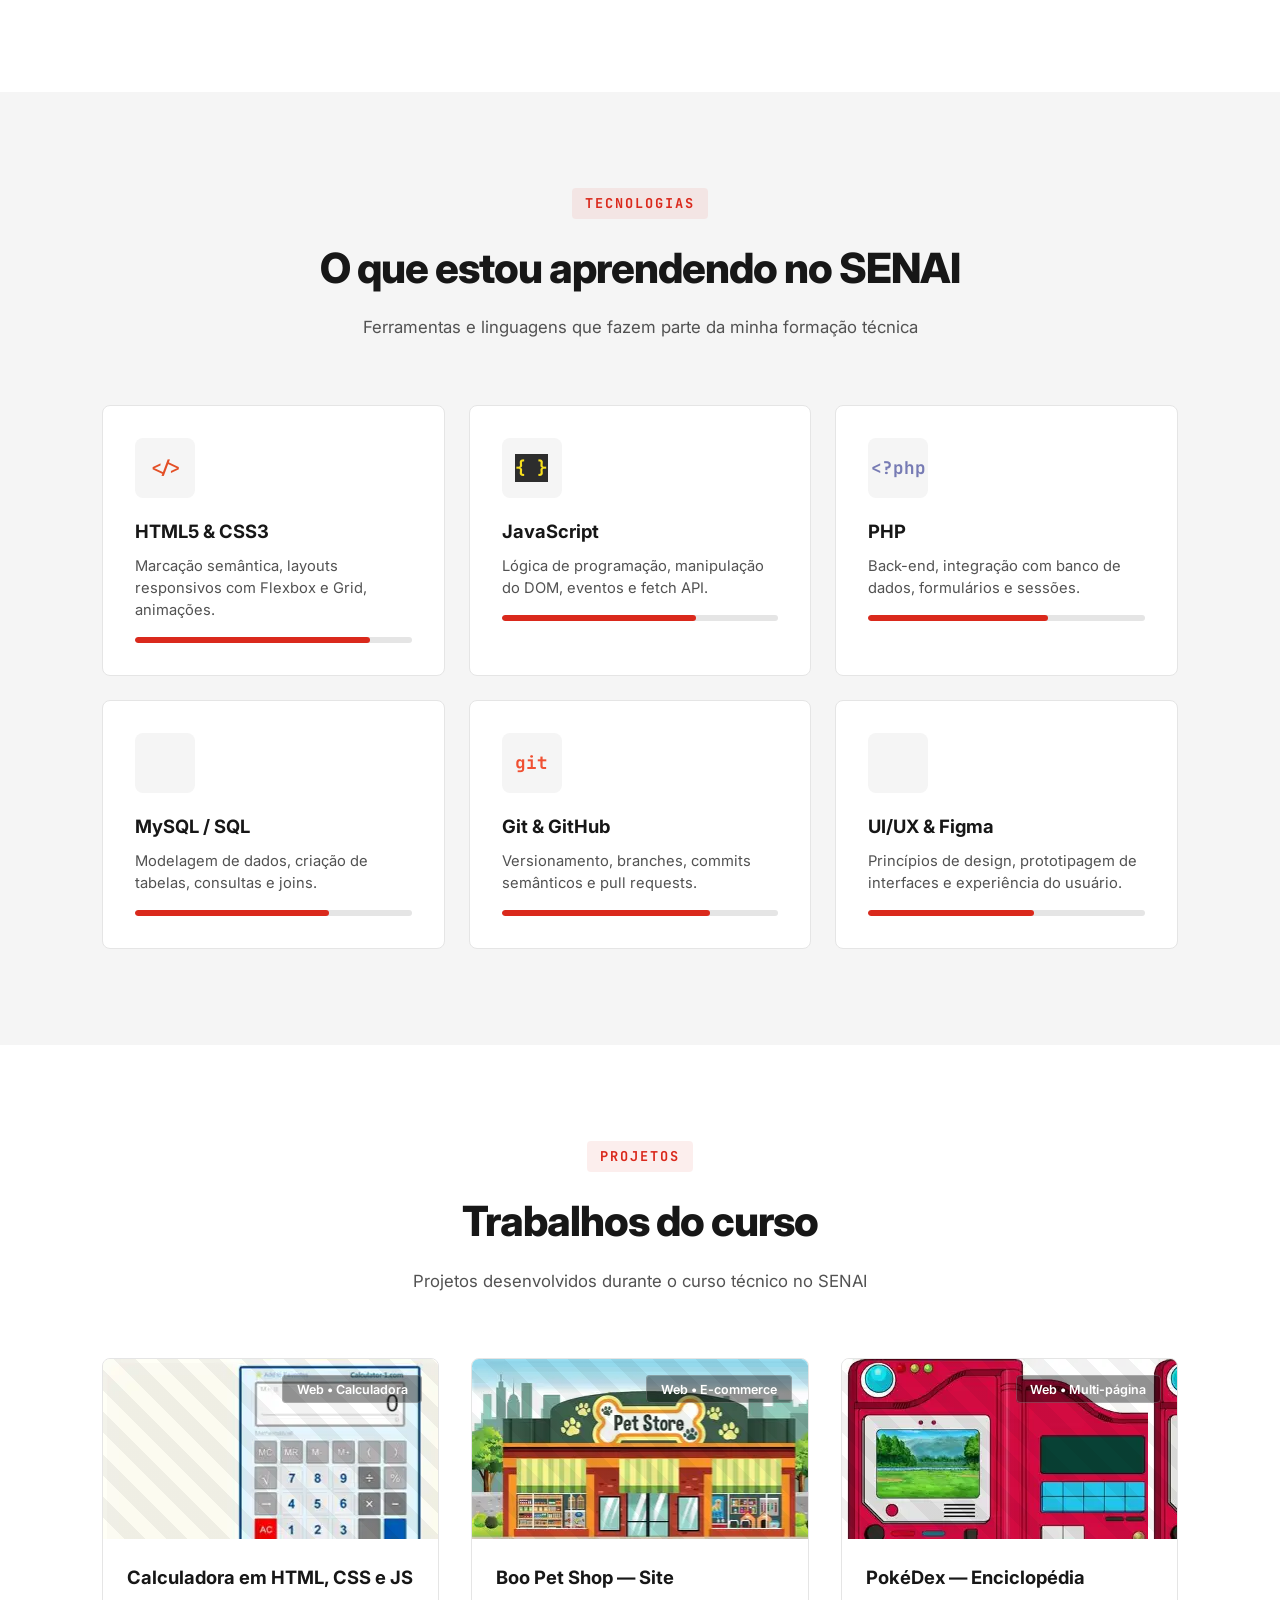
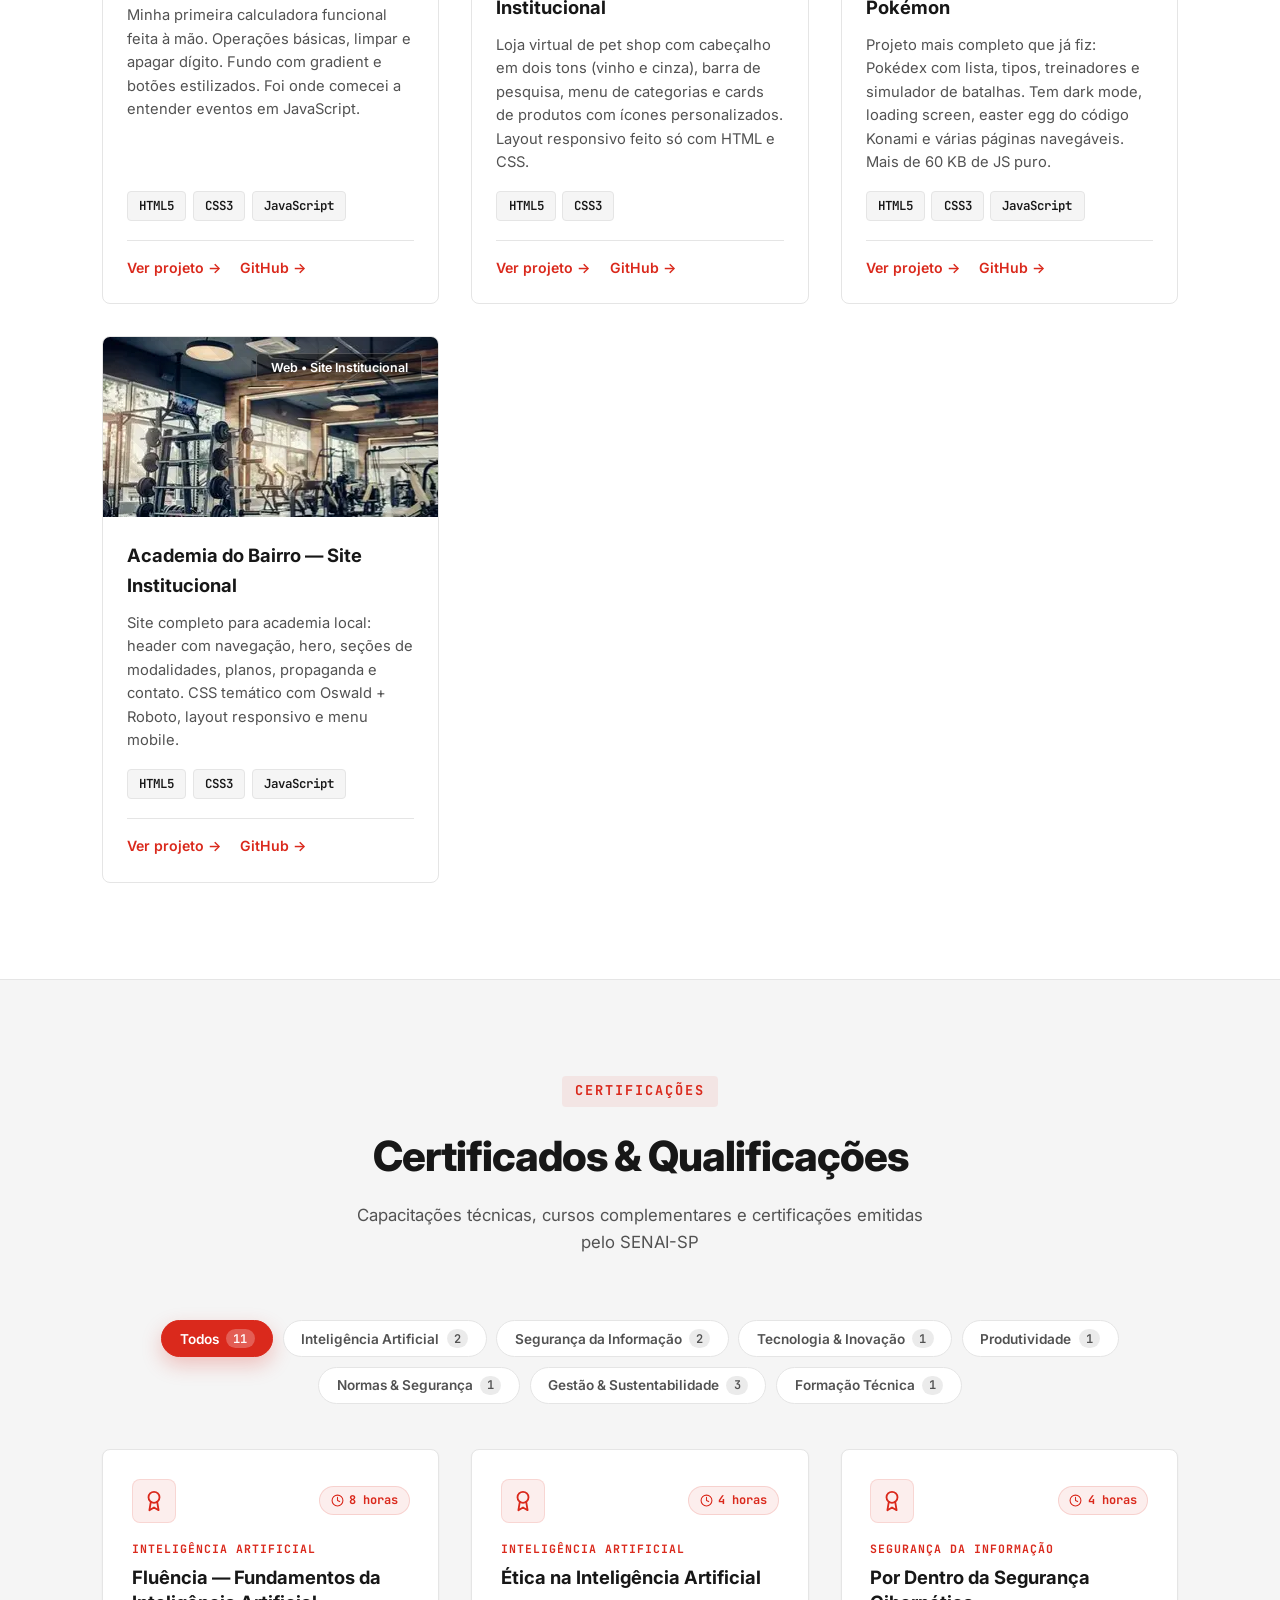
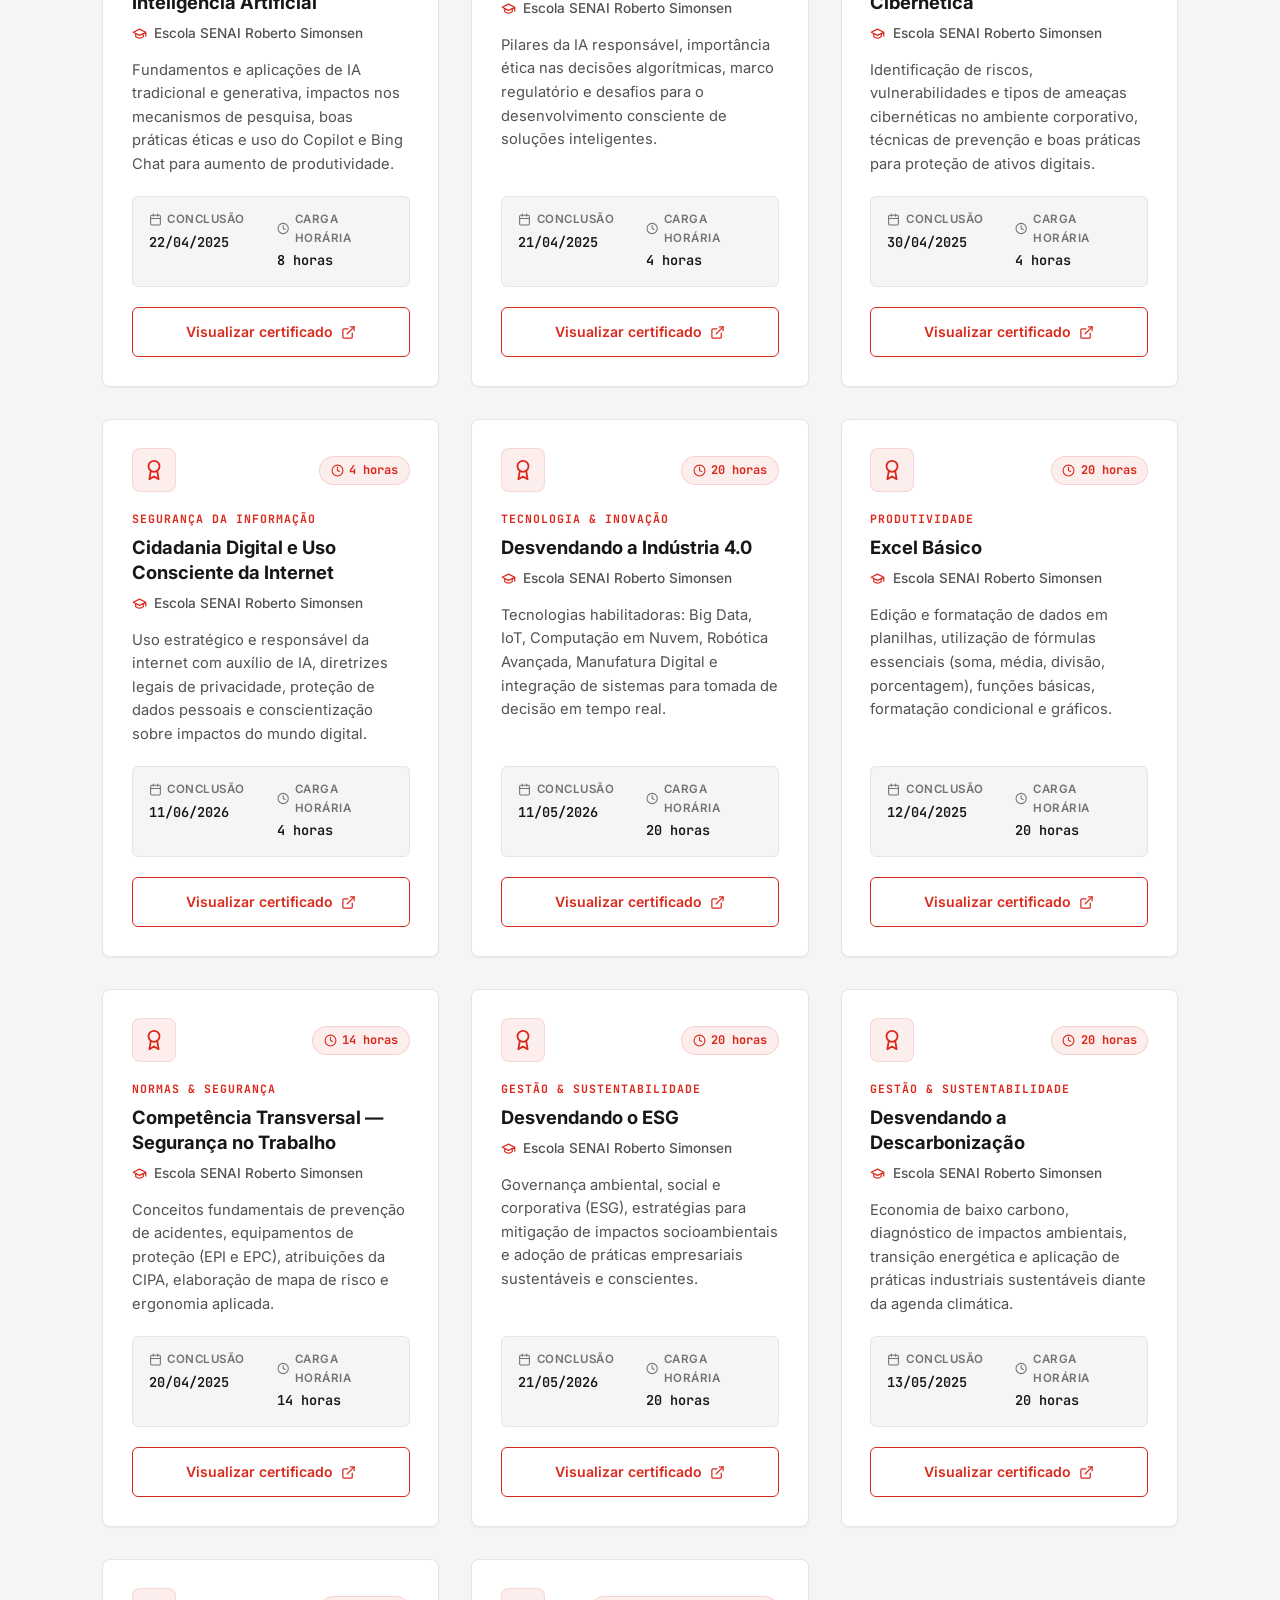
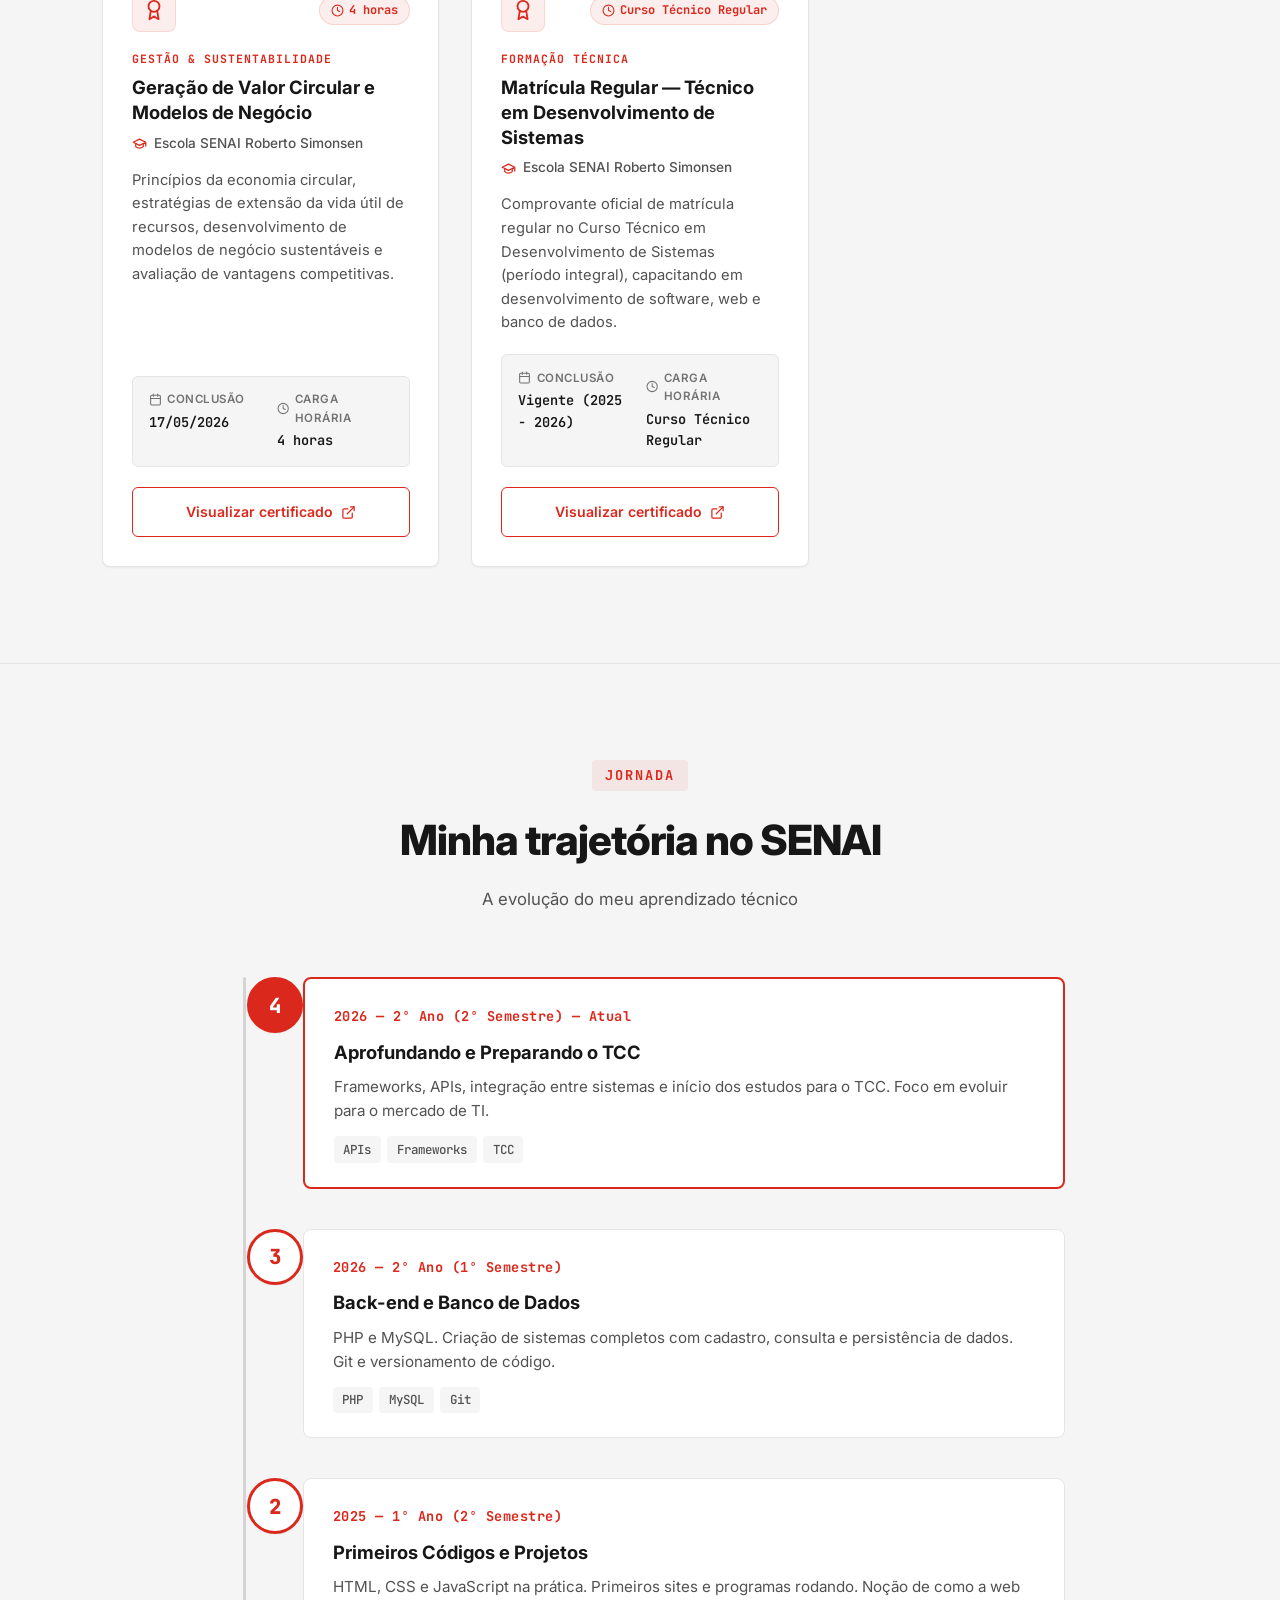
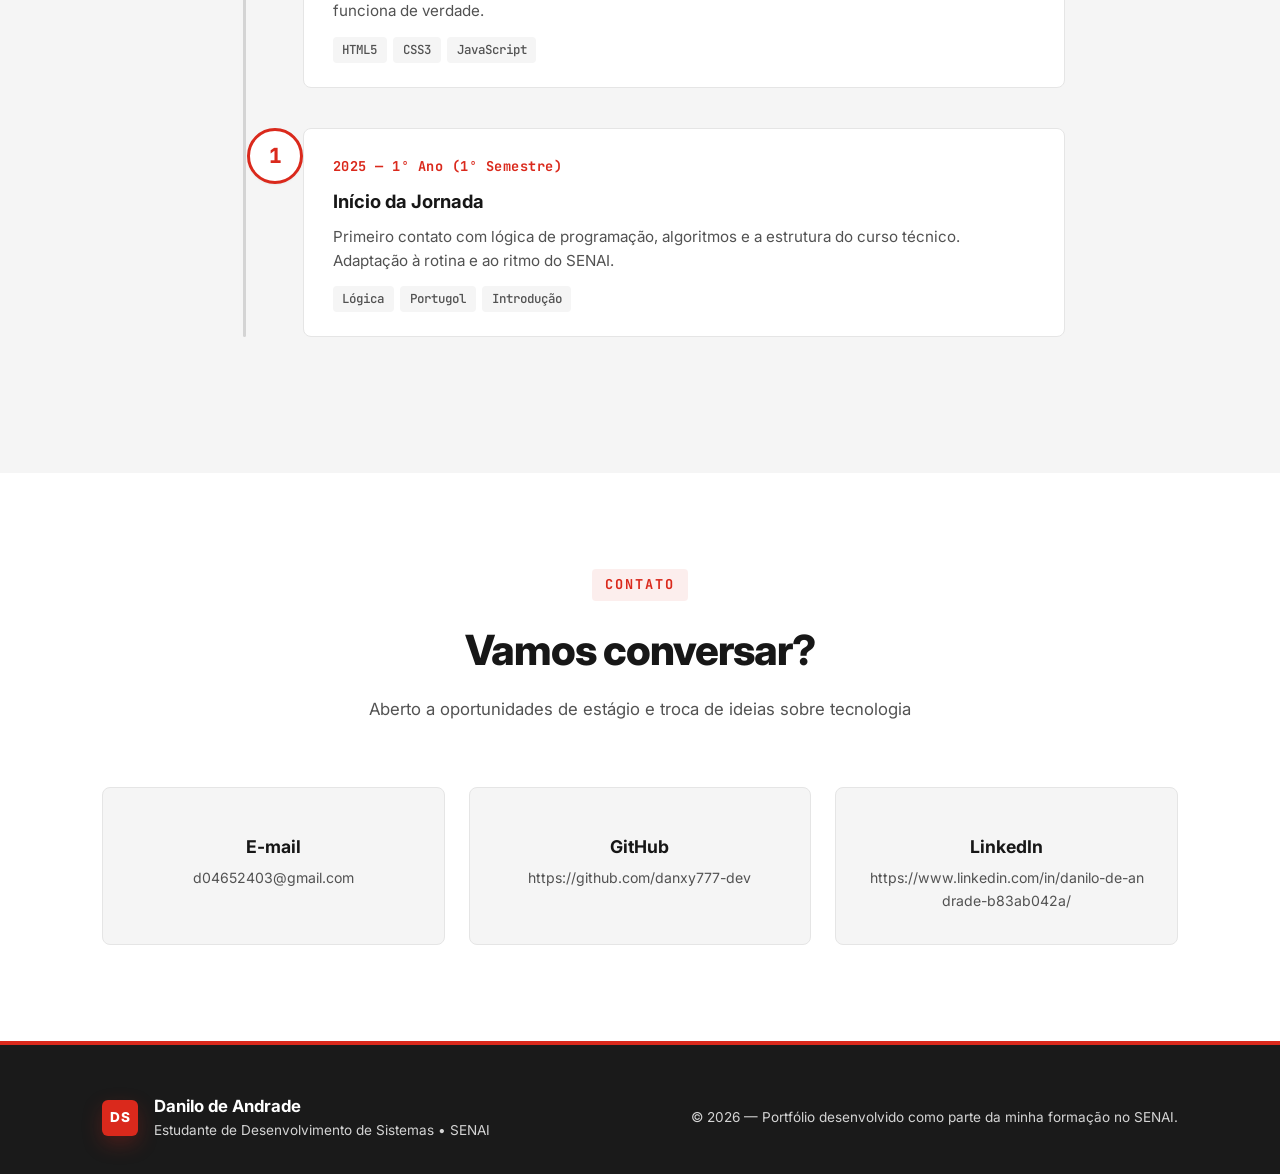
==== commit 3a4d4193: "Adiciona certificados ao portfólio" ====
--- a/index.html
+++ b/index.html
@@ -33,6 +33,7 @@
                 <li><a href="#sobre">Sobre</a></li>
                 <li><a href="#habilidades">Tecnologias</a></li>
                 <li><a href="#projetos">Projetos</a></li>
+                <li><a href="#certificados">Certificados</a></li>
                 <li><a href="#aprendizado">Jornada</a></li>
                 <li><a href="#contato">Contato</a></li>
             </ul>
@@ -301,6 +302,27 @@
         </div>
     </section>
 
+    <!-- Seção Certificados -->
+    <section id="certificados" class="section certificados">
+        <div class="container">
+            <div class="section-header">
+                <span class="section-tag">CERTIFICAÇÕES</span>
+                <h2 class="section-title">Certificados & Qualificações</h2>
+                <p class="section-subtitle">Capacitações técnicas, cursos complementares e certificações emitidas pelo SENAI-SP</p>
+            </div>
+
+            <!-- Filtros por Categoria -->
+            <div class="certificados-filtros" id="certificados-filtros" role="tablist" aria-label="Filtro de certificados">
+                <!-- Gerado dinamicamente via script.js -->
+            </div>
+
+            <!-- Grade de Cards de Certificados -->
+            <div class="certificados-grid" id="certificados-grid">
+                <!-- Renderizado dinamicamente via script.js a partir do array de certificados -->
+            </div>
+        </div>
+    </section>
+
     <!-- Seção Aprendizado / Linha do Tempo -->
 
     <section id="aprendizado" class="section aprendizado">
--- a/style.css
+++ b/style.css
@@ -769,6 +769,268 @@
 }
 
 /* ============================================
+   Certificados & Qualificações
+   ============================================ */
+.certificados {
+    background: var(--industrial-light);
+    border-top: 1px solid var(--gray-200);
+    border-bottom: 1px solid var(--gray-200);
+}
+
+.certificados-filtros {
+    display: flex;
+    justify-content: center;
+    gap: 0.6rem;
+    flex-wrap: wrap;
+    margin-bottom: 2.8rem;
+}
+
+.filtro-btn {
+    background: var(--white);
+    color: var(--text-secondary);
+    border: 1px solid var(--gray-200);
+    padding: 0.5rem 1.1rem;
+    border-radius: 20px;
+    font-size: 0.85rem;
+    font-weight: 600;
+    cursor: pointer;
+    transition: all 0.25s ease;
+    font-family: var(--font-base);
+    display: inline-flex;
+    align-items: center;
+    gap: 0.45rem;
+}
+
+.filtro-btn:hover {
+    border-color: var(--senai-red);
+    color: var(--senai-red);
+    transform: translateY(-1px);
+}
+
+.filtro-btn.active {
+    background: var(--senai-red);
+    color: var(--white);
+    border-color: var(--senai-red);
+    box-shadow: var(--shadow-red);
+}
+
+.filtro-count {
+    font-size: 0.75rem;
+    background: rgba(0, 0, 0, 0.08);
+    padding: 0.1rem 0.45rem;
+    border-radius: 12px;
+    font-family: var(--font-code);
+}
+
+.filtro-btn.active .filtro-count {
+    background: rgba(255, 255, 255, 0.25);
+    color: var(--white);
+}
+
+.certificados-grid {
+    display: grid;
+    grid-template-columns: repeat(auto-fit, minmax(320px, 1fr));
+    gap: 2rem;
+}
+
+.certificado-card {
+    background: var(--white);
+    border: 1px solid var(--gray-200);
+    border-radius: 8px;
+    padding: 1.8rem;
+    display: flex;
+    flex-direction: column;
+    transition: all 0.3s cubic-bezier(0.16, 1, 0.3, 1);
+    position: relative;
+    overflow: hidden;
+    box-shadow: var(--shadow-sm);
+}
+
+.certificado-card::before {
+    content: '';
+    position: absolute;
+    top: 0;
+    left: 0;
+    width: 100%;
+    height: 3px;
+    background: var(--senai-red);
+    transform: scaleX(0);
+    transform-origin: left;
+    transition: transform 0.35s ease;
+}
+
+.certificado-card:hover {
+    transform: translateY(-5px);
+    box-shadow: var(--shadow-lg);
+    border-color: var(--senai-red);
+}
+
+.certificado-card:hover::before {
+    transform: scaleX(1);
+}
+
+.certificado-top {
+    display: flex;
+    align-items: center;
+    justify-content: space-between;
+    margin-bottom: 1.1rem;
+    gap: 0.5rem;
+}
+
+.certificado-icon-wrap {
+    width: 44px;
+    height: 44px;
+    background: rgba(218, 41, 28, 0.08);
+    color: var(--senai-red);
+    border-radius: 8px;
+    display: flex;
+    align-items: center;
+    justify-content: center;
+    flex-shrink: 0;
+    border: 1px solid rgba(218, 41, 28, 0.12);
+    transition: all 0.3s ease;
+}
+
+.certificado-card:hover .certificado-icon-wrap {
+    background: var(--senai-red);
+    color: var(--white);
+    transform: scale(1.05);
+}
+
+.certificado-carga-badge {
+    display: inline-flex;
+    align-items: center;
+    gap: 0.35rem;
+    font-family: var(--font-code);
+    font-size: 0.75rem;
+    font-weight: 700;
+    color: var(--senai-red);
+    background: rgba(218, 41, 28, 0.08);
+    padding: 0.25rem 0.65rem;
+    border-radius: 20px;
+    border: 1px solid rgba(218, 41, 28, 0.15);
+}
+
+.certificado-categoria {
+    font-family: var(--font-code);
+    font-size: 0.72rem;
+    text-transform: uppercase;
+    letter-spacing: 1px;
+    color: var(--senai-red);
+    font-weight: 700;
+    margin-bottom: 0.4rem;
+    display: block;
+}
+
+.certificado-titulo {
+    font-size: 1.15rem;
+    font-weight: 700;
+    color: var(--text-primary);
+    line-height: 1.35;
+    margin-bottom: 0.5rem;
+}
+
+.certificado-instituicao {
+    display: flex;
+    align-items: center;
+    gap: 0.45rem;
+    color: var(--text-secondary);
+    font-size: 0.85rem;
+    font-weight: 500;
+    margin-bottom: 0.9rem;
+}
+
+.certificado-instituicao svg {
+    color: var(--senai-red);
+    flex-shrink: 0;
+}
+
+.certificado-descricao {
+    color: var(--text-secondary);
+    font-size: 0.92rem;
+    line-height: 1.6;
+    margin-bottom: 1.2rem;
+    flex: 1;
+}
+
+.certificado-meta {
+    display: grid;
+    grid-template-columns: 1fr 1fr;
+    gap: 0.75rem;
+    padding: 0.85rem 1rem;
+    background: var(--industrial-light);
+    border-radius: 6px;
+    margin-bottom: 1.3rem;
+    border: 1px solid var(--gray-200);
+}
+
+.cert-meta-item {
+    display: flex;
+    flex-direction: column;
+    gap: 0.2rem;
+}
+
+.cert-meta-label {
+    display: flex;
+    align-items: center;
+    gap: 0.35rem;
+    font-size: 0.72rem;
+    text-transform: uppercase;
+    letter-spacing: 0.5px;
+    color: var(--text-light);
+    font-weight: 600;
+}
+
+.cert-meta-label svg {
+    color: var(--text-light);
+}
+
+.cert-meta-val {
+    font-size: 0.85rem;
+    font-weight: 600;
+    color: var(--text-primary);
+    font-family: var(--font-code);
+}
+
+.certificado-footer {
+    margin-top: auto;
+}
+
+.btn-certificado {
+    display: inline-flex;
+    align-items: center;
+    justify-content: center;
+    gap: 0.5rem;
+    width: 100%;
+    padding: 0.78rem 1.2rem;
+    background: var(--white);
+    color: var(--senai-red);
+    border: 1.5px solid var(--senai-red);
+    border-radius: 6px;
+    font-weight: 600;
+    font-size: 0.88rem;
+    text-decoration: none;
+    transition: all 0.25s ease;
+    cursor: pointer;
+    font-family: var(--font-base);
+}
+
+.btn-certificado:hover {
+    background: var(--senai-red);
+    color: var(--white);
+    box-shadow: var(--shadow-red);
+    transform: translateY(-2px);
+}
+
+.btn-certificado svg {
+    transition: transform 0.25s ease;
+}
+
+.btn-certificado:hover svg {
+    transform: translate(2px, -2px);
+}
+
+/* ============================================
    Linha do Tempo / Aprendizado
    ============================================ */
 .aprendizado {
@@ -1080,6 +1342,25 @@
     .footer-content {
         flex-direction: column;
         text-align: center;
+    }
+
+    .certificados-grid {
+        grid-template-columns: 1fr;
+    }
+
+    .certificados-filtros {
+        gap: 0.4rem;
+        margin-bottom: 2rem;
+    }
+
+    .filtro-btn {
+        padding: 0.45rem 0.85rem;
+        font-size: 0.8rem;
+    }
+
+    .certificado-meta {
+        grid-template-columns: 1fr;
+        gap: 0.5rem;
     }
 }
 
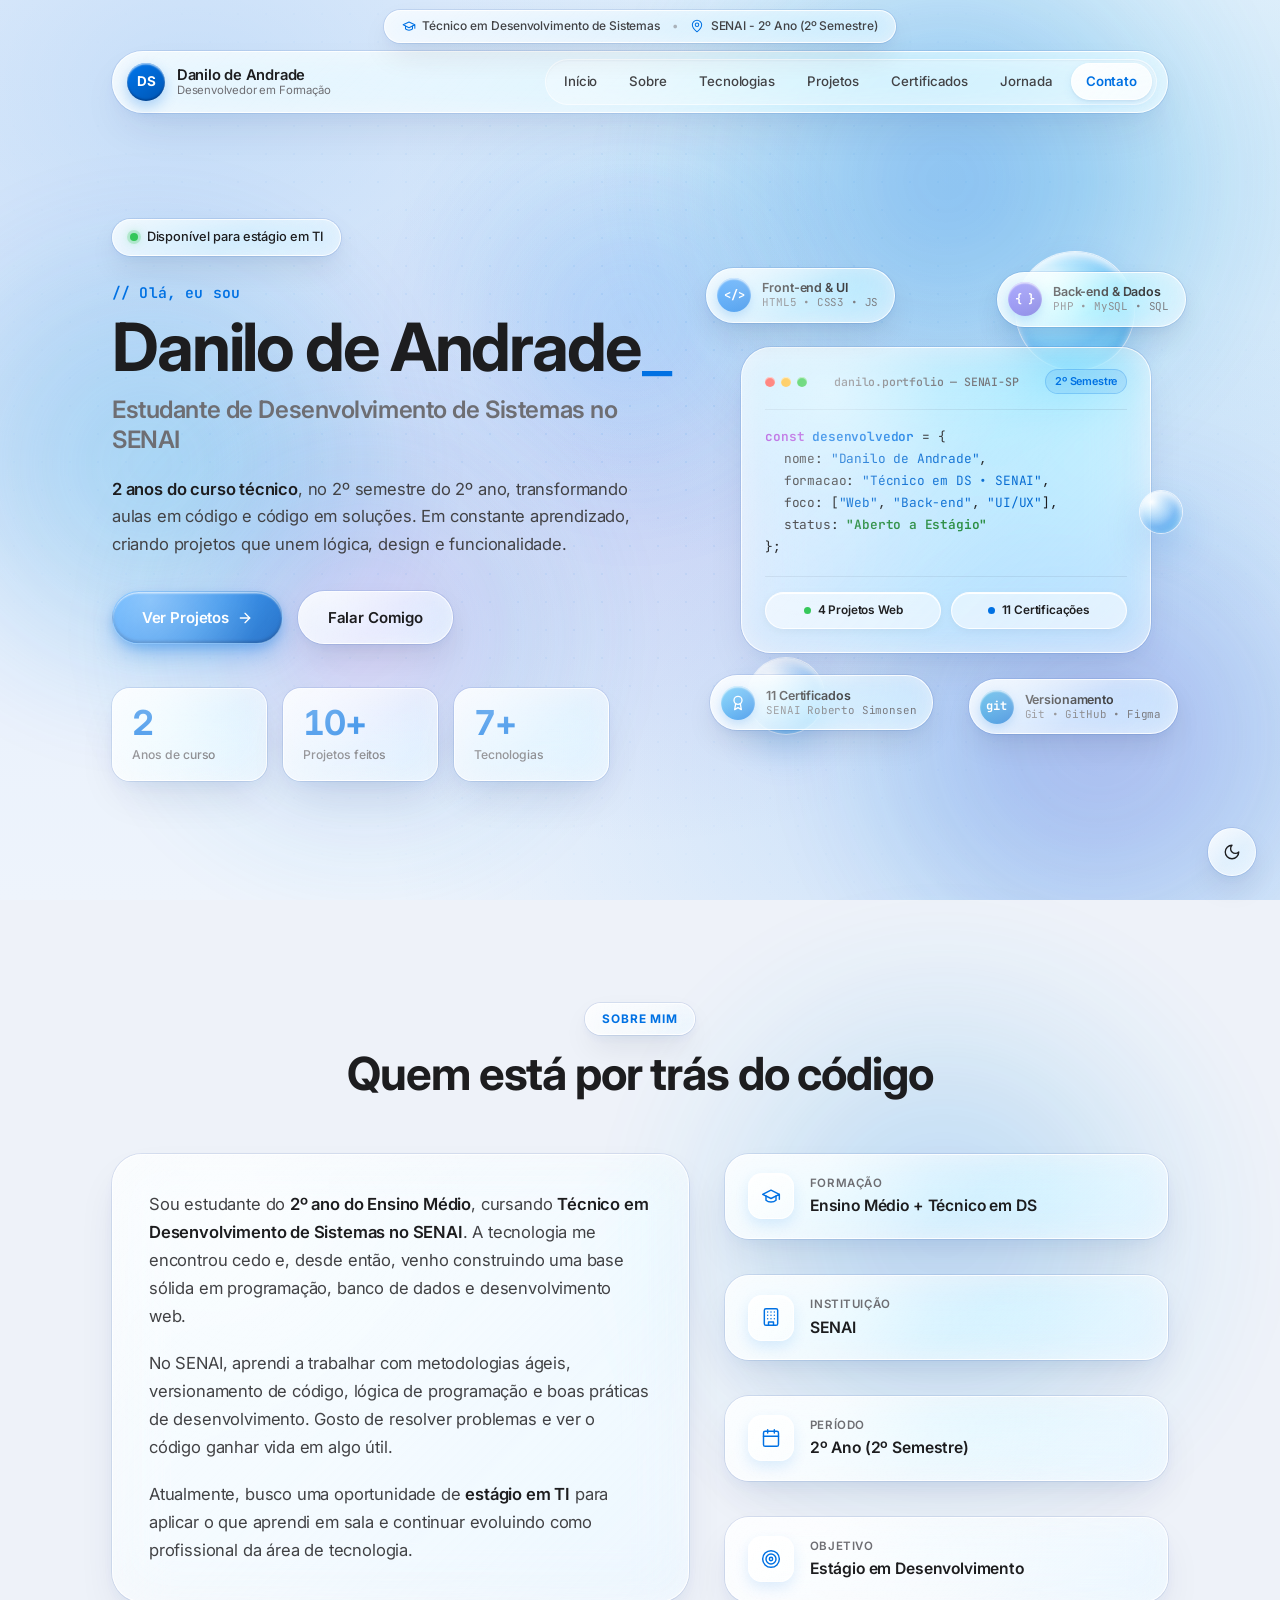
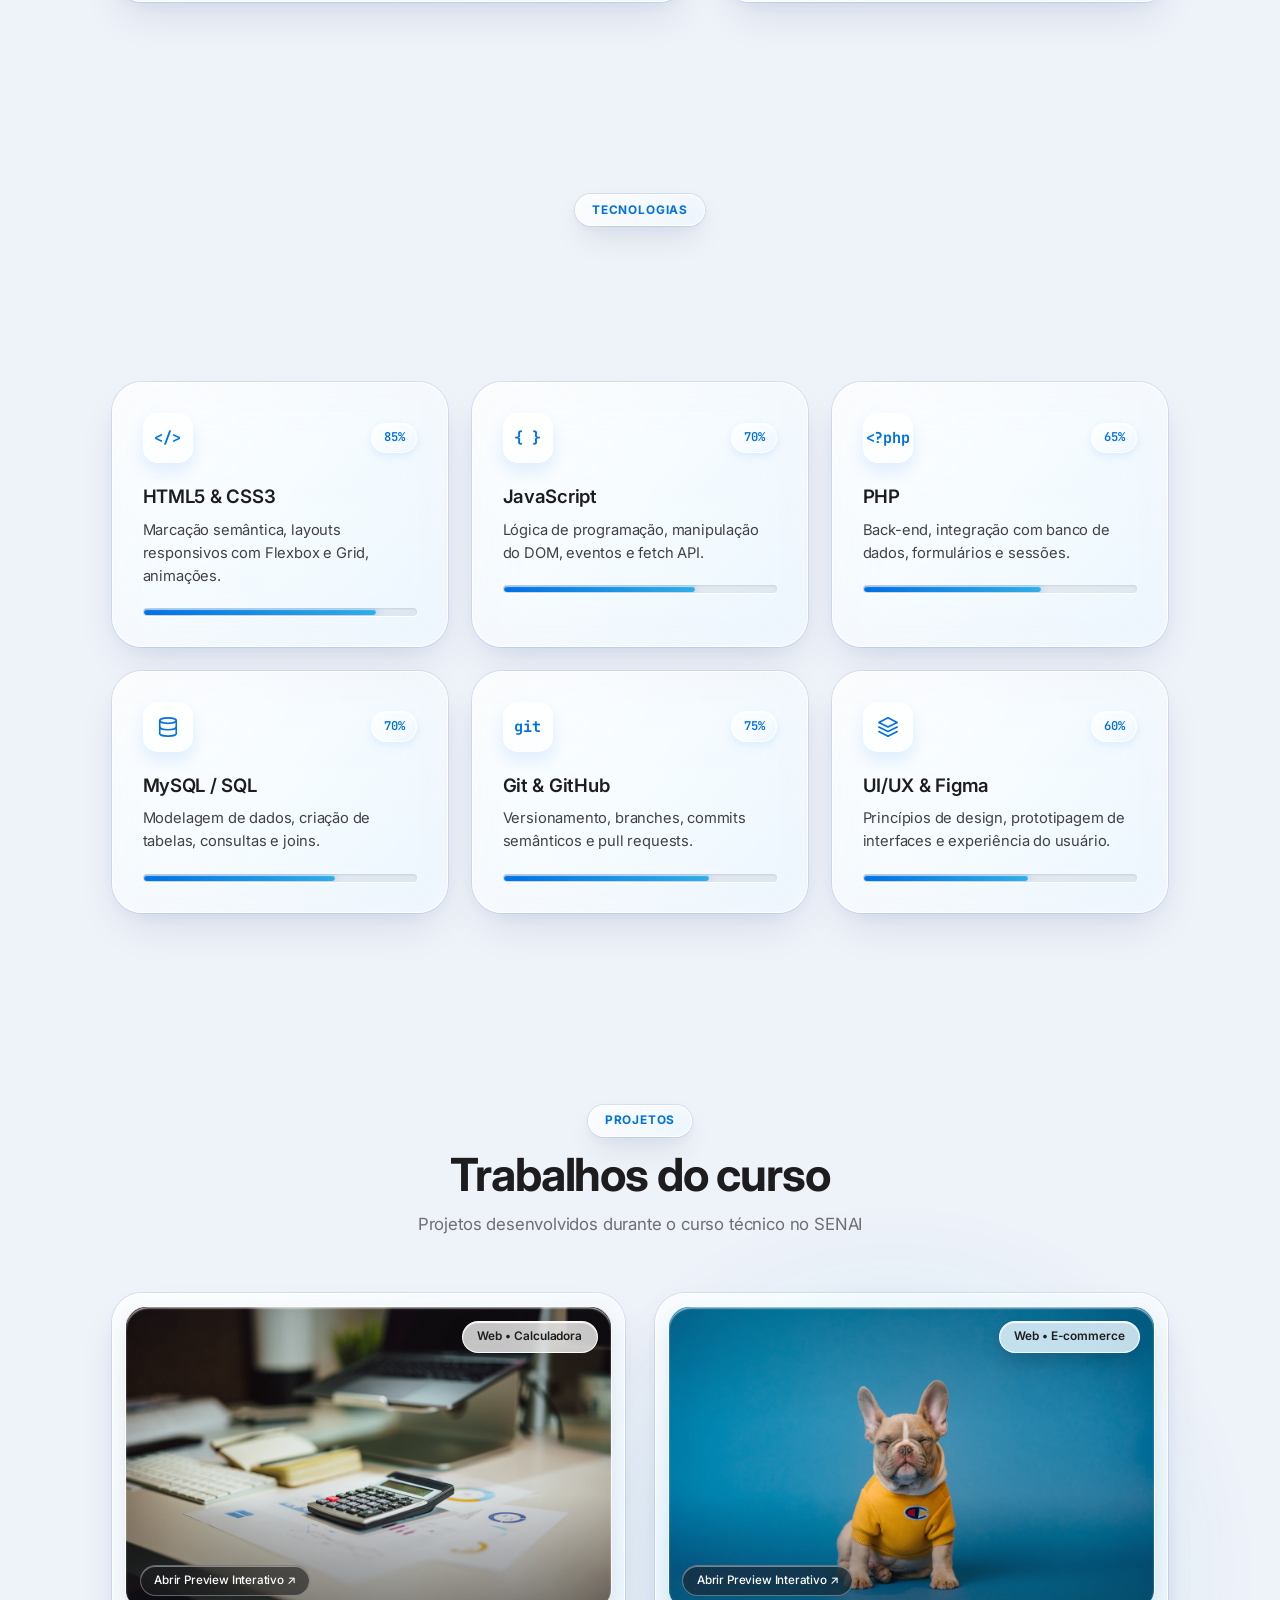
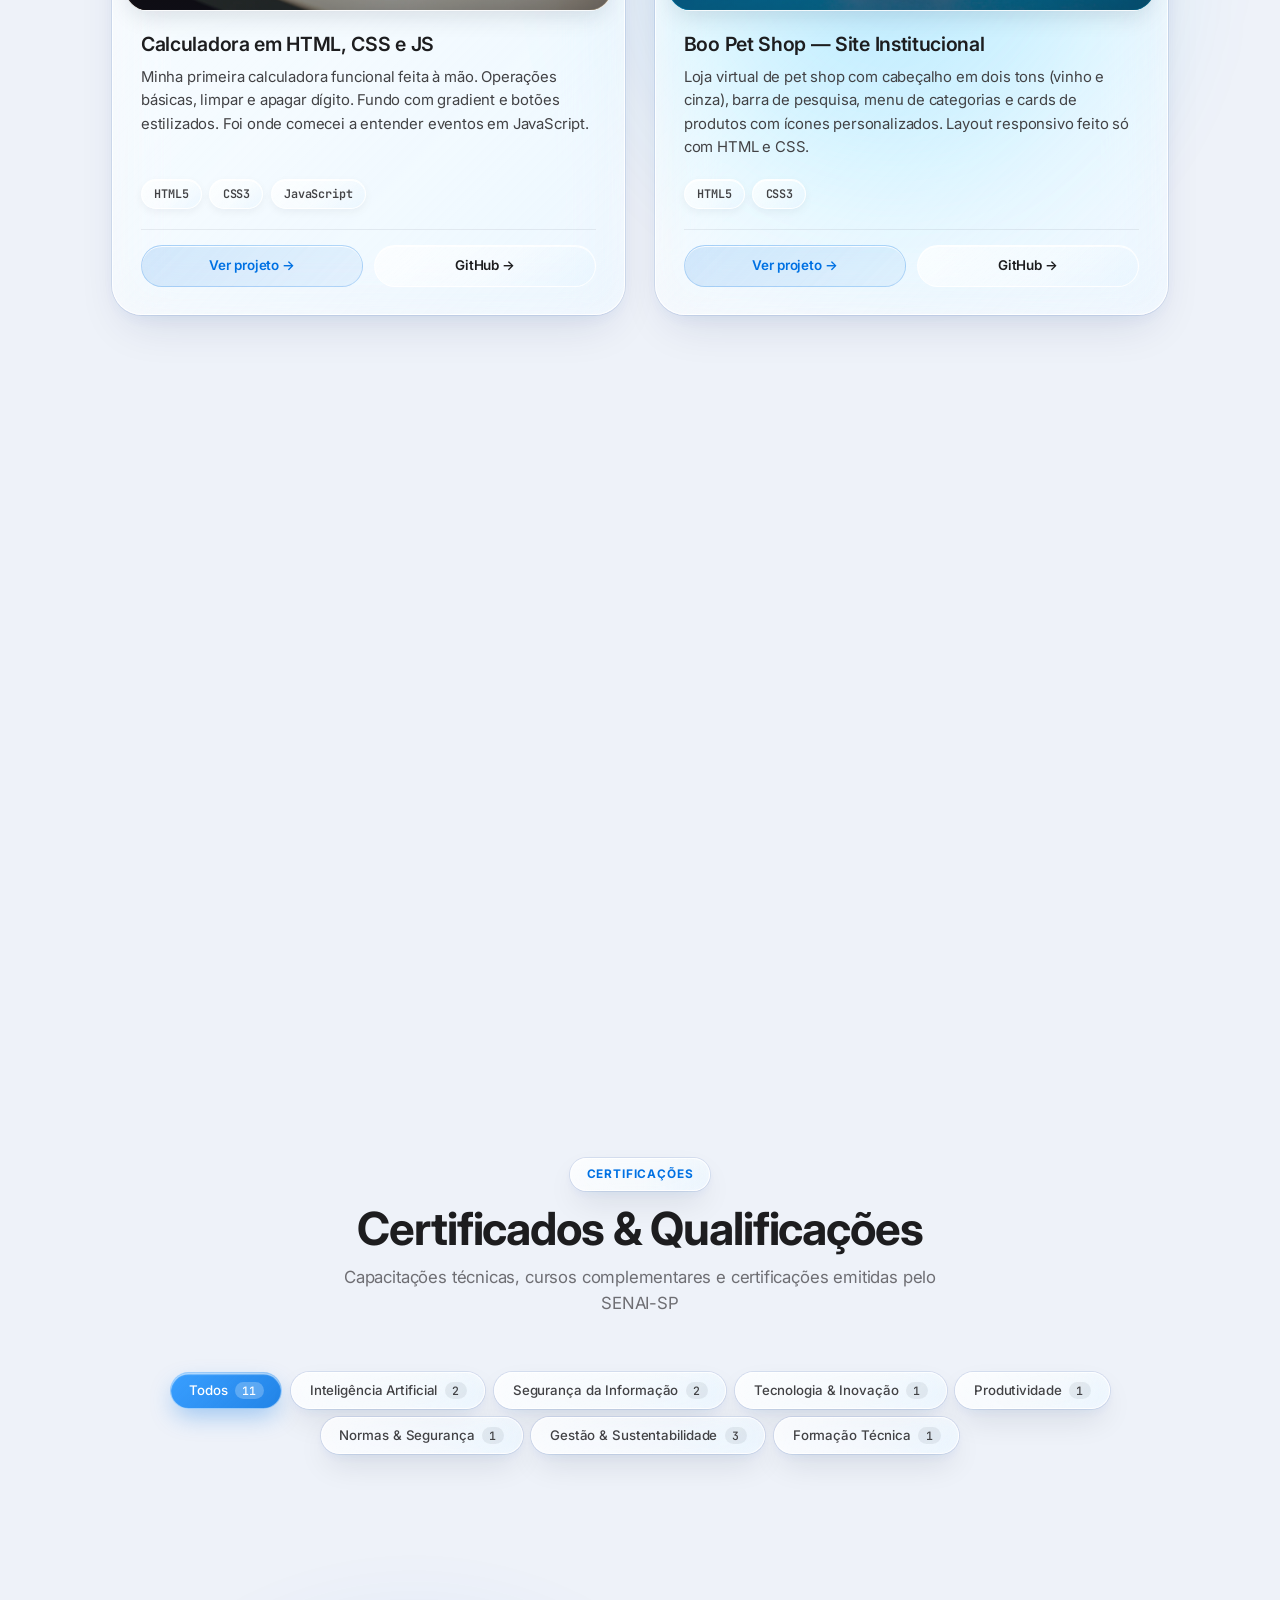
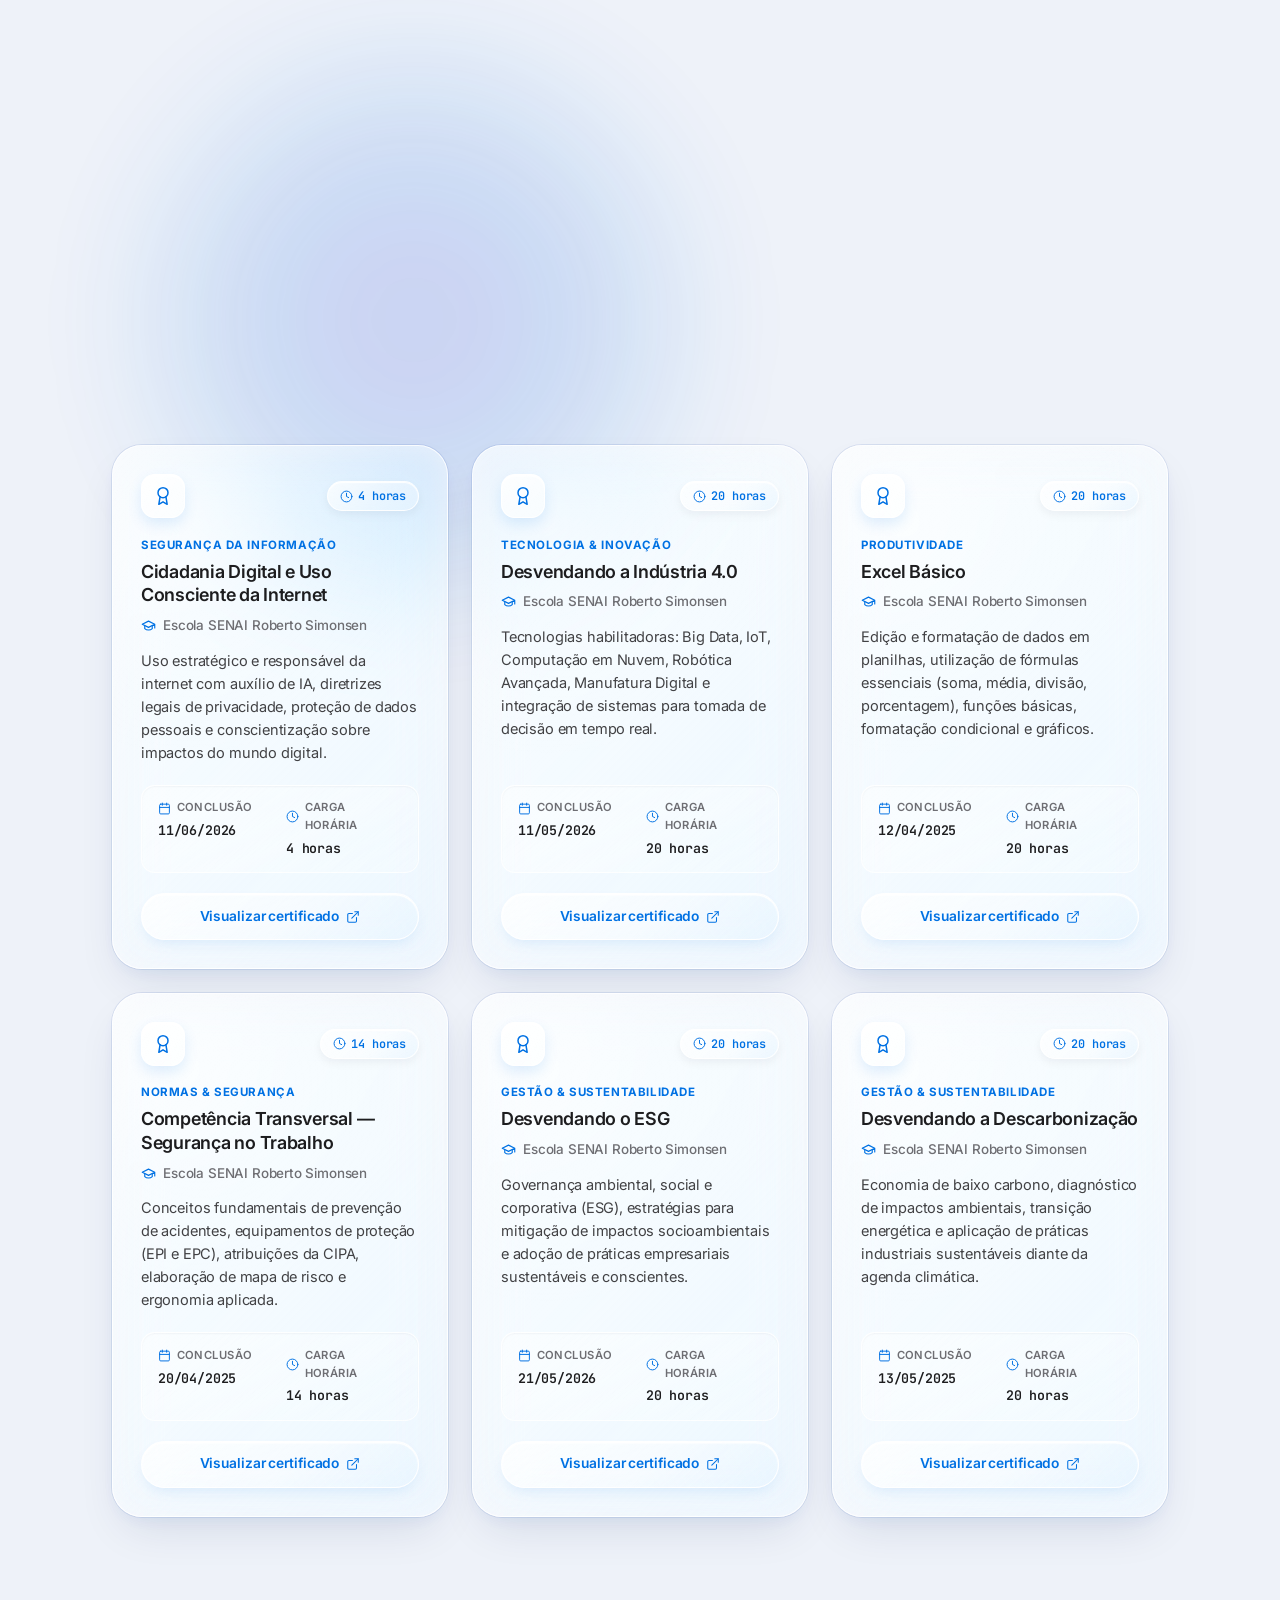
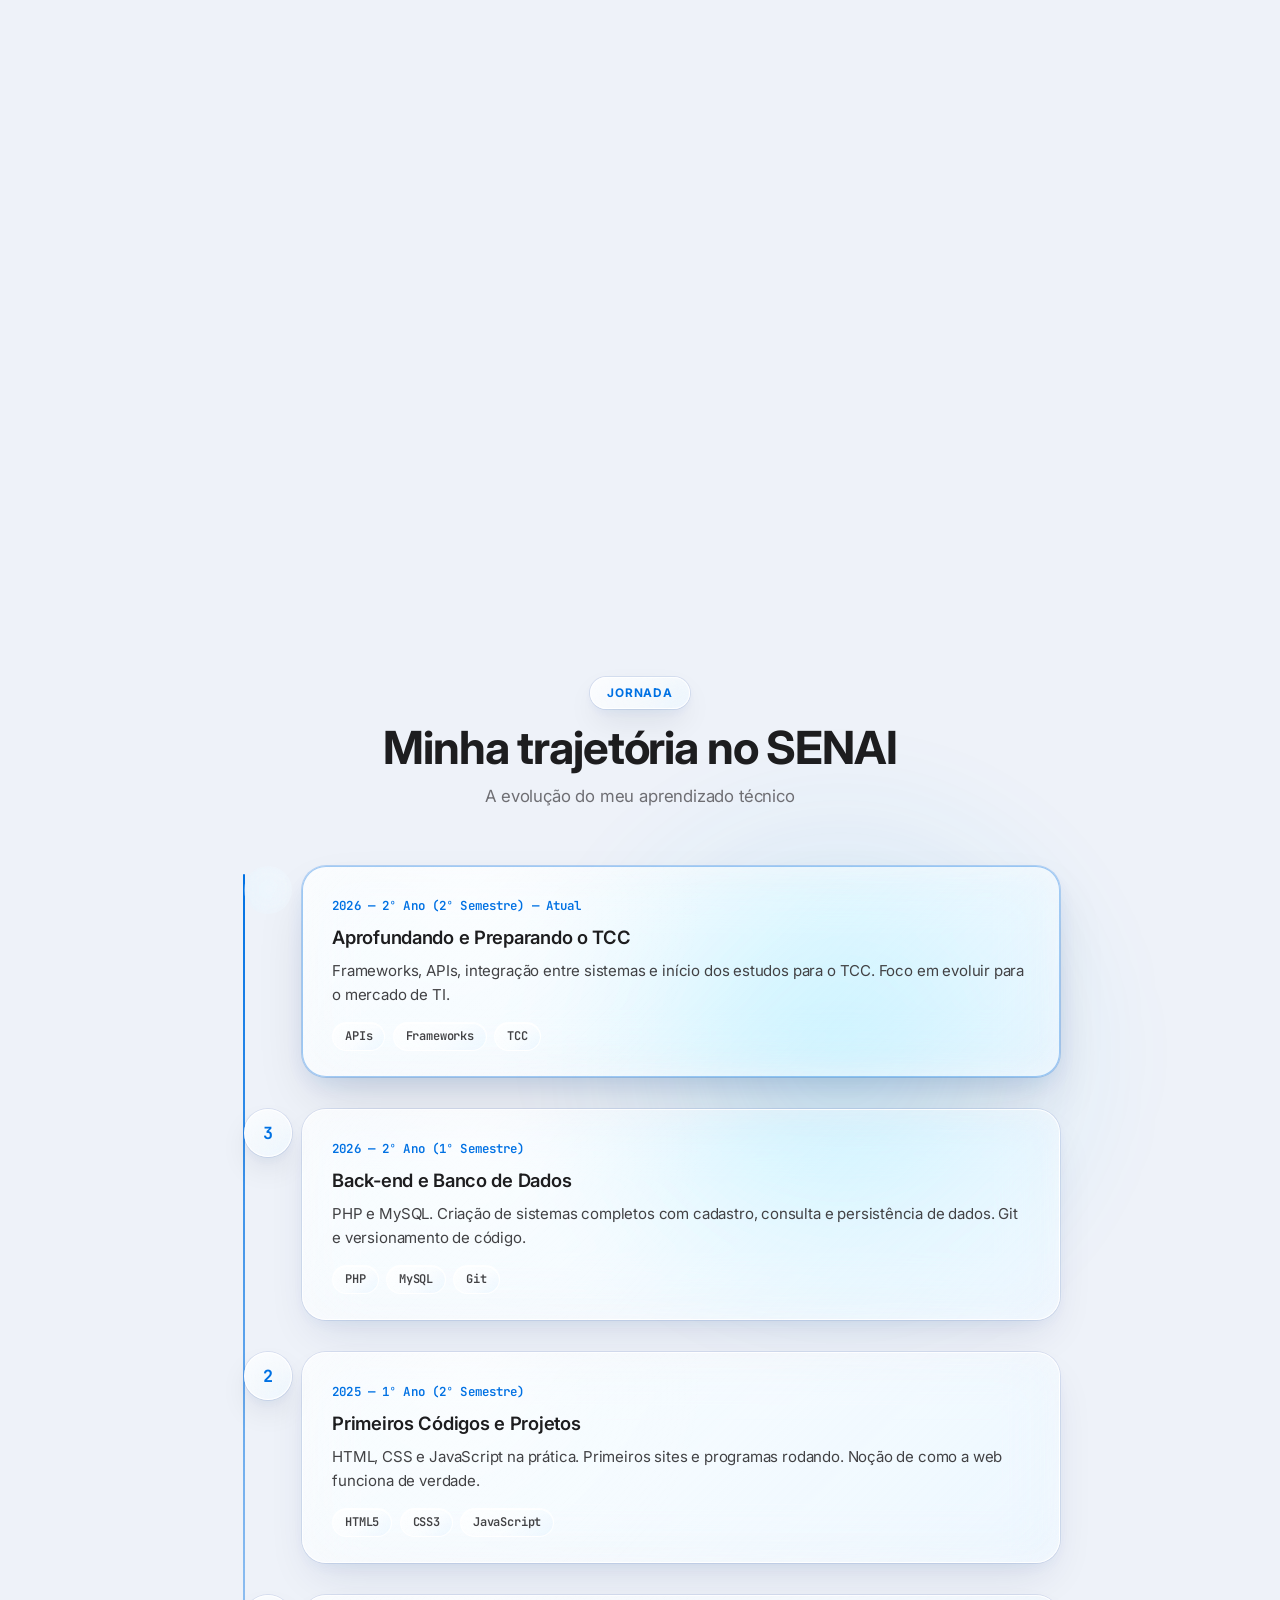
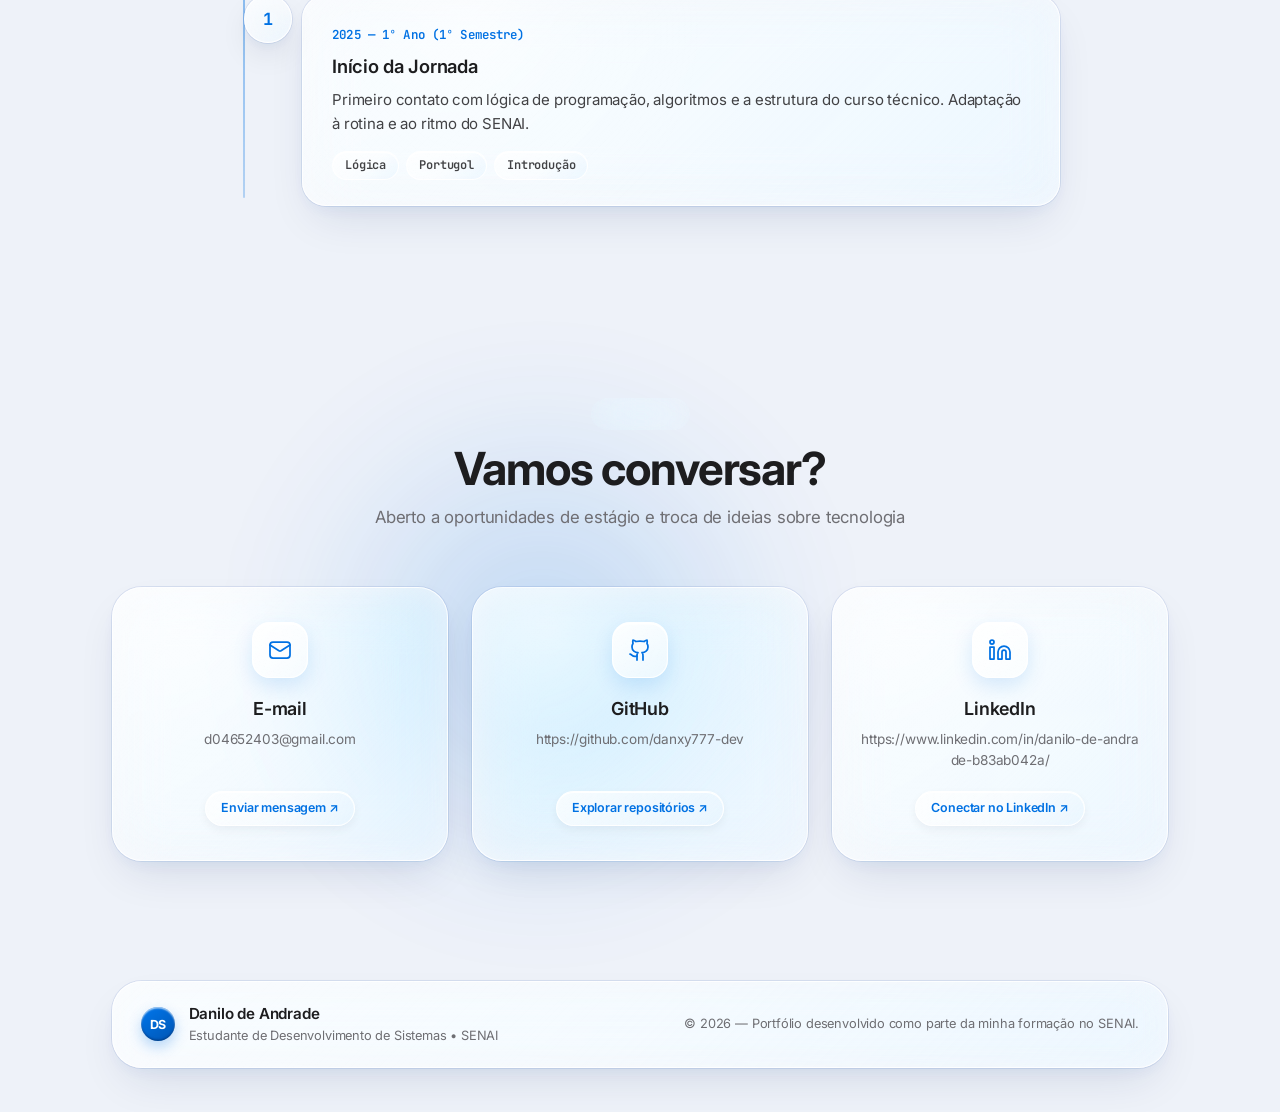
==== commit f5a8fde5: "Atualiza portfólio para novo visual Apple Liquid Glass Redesign completo da interface com estética A" ====
--- a/index.html
+++ b/index.html
@@ -7,88 +7,200 @@
     <link rel="stylesheet" href="style.css">
     <link rel="preconnect" href="https://fonts.googleapis.com">
     <link rel="preconnect" href="https://fonts.gstatic.com" crossorigin>
-    <link href="https://fonts.googleapis.com/css2?family=Inter:wght@300;400;500;600;700;800&family=JetBrains+Mono:wght@400;600;700&display=swap" rel="stylesheet">
+    <link href="https://fonts.googleapis.com/css2?family=Inter:wght@300;400;500;600;700;800&family=JetBrains+Mono:wght@400;500;600;700&display=swap" rel="stylesheet">
 </head>
 <body>
-    <!-- Faixa superior SENAI -->
+    <!-- Palco de Iluminação Ambiente para Refração do Liquid Glass -->
+    <div class="ambient-canvas" aria-hidden="true">
+        <div class="ambient-orb orb-blue"></div>
+        <div class="ambient-orb orb-cyan"></div>
+        <div class="ambient-orb orb-indigo"></div>
+        <div class="ambient-orb orb-violet"></div>
+        <div class="ambient-orb orb-sky"></div>
+    </div>
+
+    <!-- Faixa superior SENAI — Balão Cápsula Flutuante -->
     <div class="top-bar">
-        <div class="container top-bar-content">
-            <span class="top-bar-item"> Técnico em Desenvolvimento de Sistemas</span>
-            <span class="top-bar-item"> SENAI - 2º Ano (2º Semestre)</span>
+        <div class="container top-bar-wrap">
+            <div class="top-bar-content glass-pill">
+                <span class="top-bar-item">
+                    <svg width="14" height="14" viewBox="0 0 24 24" fill="none" stroke="currentColor" stroke-width="1.8" stroke-linecap="round" stroke-linejoin="round" aria-hidden="true"><path d="M22 10v6M2 10l10-5 10 5-10 5z"/><path d="M6 12v5c3 3 9 3 12 0v-5"/></svg>
+                    Técnico em Desenvolvimento de Sistemas
+                </span>
+                <span class="top-bar-divider" aria-hidden="true">•</span>
+                <span class="top-bar-item">
+                    <svg width="14" height="14" viewBox="0 0 24 24" fill="none" stroke="currentColor" stroke-width="1.8" stroke-linecap="round" stroke-linejoin="round" aria-hidden="true"><path d="M20 10c0 6-8 12-8 12s-8-6-8-12a8 8 0 0 1 16 0Z"/><circle cx="12" cy="10" r="3"/></svg>
+                    SENAI - 2º Ano (2º Semestre)
+                </span>
+            </div>
         </div>
     </div>
 
-    <!-- Cabeçalho / Navegação -->
+    <!-- Cabeçalho / Navegação — Dock Flutuante Liquid Glass -->
     <header class="header">
-        <nav class="nav container">
-            <a href="#inicio" class="logo">
-                <span class="logo-mark">DS</span>
-                <span class="logo-text">
-                    <span class="logo-name">Danilo de Andrade</span>
-                    <span class="logo-role">Desenvolvedor em Formação</span>
-                </span>
-            </a>
-            <ul class="nav-list">
-                <li><a href="#inicio">Início</a></li>
-                <li><a href="#sobre">Sobre</a></li>
-                <li><a href="#habilidades">Tecnologias</a></li>
-                <li><a href="#projetos">Projetos</a></li>
-                <li><a href="#certificados">Certificados</a></li>
-                <li><a href="#aprendizado">Jornada</a></li>
-                <li><a href="#contato">Contato</a></li>
-            </ul>
-            <button class="menu-toggle" id="menu-toggle" aria-label="Abrir menu">
-                <span></span><span></span><span></span>
-            </button>
-        </nav>
+        <div class="container header-shell">
+            <nav class="nav glass-nav-dock" aria-label="Navegação principal">
+                <a href="#inicio" class="logo">
+                    <span class="logo-mark">DS</span>
+                    <span class="logo-text">
+                        <span class="logo-name">Danilo de Andrade</span>
+                        <span class="logo-role">Desenvolvedor em Formação</span>
+                    </span>
+                </a>
+                <ul class="nav-list" id="nav-list">
+                    <li><a href="#inicio" class="active">Início</a></li>
+                    <li><a href="#sobre">Sobre</a></li>
+                    <li><a href="#habilidades">Tecnologias</a></li>
+                    <li><a href="#projetos">Projetos</a></li>
+                    <li><a href="#certificados">Certificados</a></li>
+                    <li><a href="#aprendizado">Jornada</a></li>
+                    <li><a href="#contato">Contato</a></li>
+                </ul>
+                <button class="menu-toggle" id="menu-toggle" aria-label="Abrir menu" aria-expanded="false" aria-controls="nav-list">
+                    <span></span><span></span><span></span>
+                </button>
+            </nav>
+        </div>
     </header>
 
     <!-- Seção Hero / Início -->
     <section id="inicio" class="hero">
-        <div class="container hero-content">
-            <div class="hero-badge">
-                <span class="badge-dot"></span>
-                Disponível para estágio em TI
-            </div>
-            <p class="hero-greeting">// Olá, eu sou</p>
-            <h1 class="hero-name">Danilo de Andrade</h1>
-            <h2 class="hero-title">Estudante de Desenvolvimento de Sistemas no SENAI</h2>
-            <p class="hero-description">
-             <strong>2 anos do curso técnico</strong>, no 2º semestre do 2º ano,
-                transformando aulas em código e código em soluções. Em constante
-                aprendizado, criando projetos que unem lógica, design e funcionalidade.
-            </p>
-            <div class="hero-buttons">
-                <a href="#projetos" class="btn btn-primary">Ver Projetos</a>
-                <a href="#contato" class="btn btn-secondary">Falar Comigo</a>
-            </div>
-            <div class="hero-stats">
-                <div class="stat">
-                    <span class="stat-num">2</span>
-                    <span class="stat-label">Anos de curso</span>
-                </div>
-                <div class="stat">
-                    <span class="stat-num">10+</span>
-                    <span class="stat-label">Projetos feitos</span>
-                </div>
-                <div class="stat">
-                    <span class="stat-num">7+</span>
-                    <span class="stat-label">Tecnologias</span>
-                </div>
-            </div>
-        </div>
-        <div class="hero-bg"></div>
+        <div class="container hero-layout">
+            <div class="hero-content">
+                <div class="hero-badge glass-balloon-pill">
+                    <span class="badge-dot"></span>
+                    <span>Disponível para estágio em TI</span>
+                </div>
+                <p class="hero-greeting">// Olá, eu sou</p>
+                <h1 class="hero-name">Danilo de Andrade</h1>
+                <h2 class="hero-title">Estudante de Desenvolvimento de Sistemas no SENAI</h2>
+                <p class="hero-description">
+                    <strong>2 anos do curso técnico</strong>, no 2º semestre do 2º ano,
+                    transformando aulas em código e código em soluções. Em constante
+                    aprendizado, criando projetos que unem lógica, design e funcionalidade.
+                </p>
+                <div class="hero-buttons">
+                    <a href="#projetos" class="btn btn-primary glass-interactive">
+                        <span>Ver Projetos</span>
+                        <svg width="16" height="16" viewBox="0 0 24 24" fill="none" stroke="currentColor" stroke-width="2" stroke-linecap="round" stroke-linejoin="round" aria-hidden="true"><path d="M5 12h14"/><path d="m12 5 7 7-7 7"/></svg>
+                    </a>
+                    <a href="#contato" class="btn btn-secondary glass-interactive">
+                        <span>Falar Comigo</span>
+                    </a>
+                </div>
+                <div class="hero-stats">
+                    <div class="stat glass-stat-balloon glass-interactive">
+                        <span class="stat-num">2</span>
+                        <span class="stat-label">Anos de curso</span>
+                    </div>
+                    <div class="stat glass-stat-balloon glass-interactive">
+                        <span class="stat-num">10+</span>
+                        <span class="stat-label">Projetos feitos</span>
+                    </div>
+                    <div class="stat glass-stat-balloon glass-interactive">
+                        <span class="stat-num">7+</span>
+                        <span class="stat-label">Tecnologias</span>
+                    </div>
+                </div>
+            </div>
+
+            <!-- Palco Visual de Balões e Camadas Liquid Glass -->
+            <div class="hero-glass-stage" aria-hidden="true">
+                <!-- Esferas refrativas de vidro puro -->
+                <div class="glass-sphere sphere-lg"></div>
+                <div class="glass-sphere sphere-md"></div>
+                <div class="glass-sphere sphere-sm"></div>
+
+                <!-- Painel Central de Vidro Líquido -->
+                <div class="glass-prism-card glass-interactive">
+                    <div class="prism-window-bar">
+                        <div class="prism-dots">
+                            <span class="p-dot p-dot-close"></span>
+                            <span class="p-dot p-dot-min"></span>
+                            <span class="p-dot p-dot-max"></span>
+                        </div>
+                        <span class="prism-window-title">danilo.portfolio — SENAI-SP</span>
+                        <span class="prism-window-pill">2º Semestre</span>
+                    </div>
+                    <div class="prism-body">
+                        <div class="prism-code-line">
+                            <span class="c-kw">const</span> <span class="c-var">desenvolvedor</span> = {
+                        </div>
+                        <div class="prism-code-line indent">
+                            <span class="c-prop">nome</span>: <span class="c-str">"Danilo de Andrade"</span>,
+                        </div>
+                        <div class="prism-code-line indent">
+                            <span class="c-prop">formacao</span>: <span class="c-str">"Técnico em DS • SENAI"</span>,
+                        </div>
+                        <div class="prism-code-line indent">
+                            <span class="c-prop">foco</span>: [<span class="c-str">"Web"</span>, <span class="c-str">"Back-end"</span>, <span class="c-str">"UI/UX"</span>],
+                        </div>
+                        <div class="prism-code-line indent">
+                            <span class="c-prop">status</span>: <span class="c-bool">"Aberto a Estágio"</span>
+                        </div>
+                        <div class="prism-code-line">};</div>
+
+                        <div class="prism-metrics-row">
+                            <div class="prism-mini-chip">
+                                <span class="mini-chip-dot"></span>
+                                <span>4 Projetos Web</span>
+                            </div>
+                            <div class="prism-mini-chip">
+                                <span class="mini-chip-dot blue"></span>
+                                <span>11 Certificações</span>
+                            </div>
+                        </div>
+                    </div>
+                </div>
+
+                <!-- Balões Flutuantes de Vidro Translúcido sobrepostos -->
+                <div class="glass-floating-balloon balloon-top-left glass-interactive">
+                    <span class="balloon-orb orb-accent-blue">&lt;/&gt;</span>
+                    <div class="balloon-meta">
+                        <span class="balloon-title">Front-end &amp; UI</span>
+                        <span class="balloon-sub">HTML5 • CSS3 • JS</span>
+                    </div>
+                </div>
+
+                <div class="glass-floating-balloon balloon-top-right glass-interactive">
+                    <span class="balloon-orb orb-accent-indigo">{ }</span>
+                    <div class="balloon-meta">
+                        <span class="balloon-title">Back-end &amp; Dados</span>
+                        <span class="balloon-sub">PHP • MySQL • SQL</span>
+                    </div>
+                </div>
+
+                <div class="glass-floating-balloon balloon-bottom-left glass-interactive">
+                    <span class="balloon-orb orb-accent-cyan">
+                        <svg width="16" height="16" viewBox="0 0 24 24" fill="none" stroke="currentColor" stroke-width="2" stroke-linecap="round" stroke-linejoin="round"><circle cx="12" cy="8" r="6"/><path d="M15.477 12.89 17 22l-5-3-5 3 1.523-9.11"/></svg>
+                    </span>
+                    <div class="balloon-meta">
+                        <span class="balloon-title">11 Certificados</span>
+                        <span class="balloon-sub">SENAI Roberto Simonsen</span>
+                    </div>
+                </div>
+
+                <div class="glass-floating-balloon balloon-bottom-right glass-interactive">
+                    <span class="balloon-orb orb-accent-teal">git</span>
+                    <div class="balloon-meta">
+                        <span class="balloon-title">Versionamento</span>
+                        <span class="balloon-sub">Git • GitHub • Figma</span>
+                    </div>
+                </div>
+            </div>
+        </div>
+        <div class="hero-bg" aria-hidden="true"></div>
     </section>
 
     <!-- Seção Sobre Mim -->
     <section id="sobre" class="section sobre">
         <div class="container">
             <div class="section-header">
-                <span class="section-tag">SOBRE MIM</span>
+                <span class="section-tag glass-balloon-pill">SOBRE MIM</span>
                 <h2 class="section-title">Quem está por trás do código</h2>
             </div>
             <div class="sobre-grid">
-                <div class="sobre-texto">
+                <div class="sobre-texto glass-panel glass-interactive">
                     <p>
                         Sou estudante do <strong>2º ano do Ensino Médio</strong>, cursando
                         <strong>Técnico em Desenvolvimento de Sistemas no SENAI</strong>.
@@ -107,29 +219,37 @@
                     </p>
                 </div>
                 <div class="sobre-info">
-                    <div class="info-card">
-                        <span class="info-icon"></span>
+                    <div class="info-card glass-interactive">
+                        <span class="info-icon" aria-hidden="true">
+                            <svg width="20" height="20" viewBox="0 0 24 24" fill="none" stroke="currentColor" stroke-width="1.75" stroke-linecap="round" stroke-linejoin="round"><path d="M22 10v6M2 10l10-5 10 5-10 5z"/><path d="M6 12v5c3 3 9 3 12 0v-5"/></svg>
+                        </span>
                         <div>
                             <span class="info-label">Formação</span>
                             <span class="info-valor">Ensino Médio + Técnico em DS</span>
                         </div>
                     </div>
-                    <div class="info-card">
-                        <span class="info-icon"></span>
+                    <div class="info-card glass-interactive">
+                        <span class="info-icon" aria-hidden="true">
+                            <svg width="20" height="20" viewBox="0 0 24 24" fill="none" stroke="currentColor" stroke-width="1.75" stroke-linecap="round" stroke-linejoin="round"><rect x="4" y="2" width="16" height="20" rx="2"/><path d="M9 22v-4h6v4"/><path d="M8 6h.01"/><path d="M16 6h.01"/><path d="M12 6h.01"/><path d="M12 10h.01"/><path d="M12 14h.01"/><path d="M16 10h.01"/><path d="M16 14h.01"/><path d="M8 10h.01"/><path d="M8 14h.01"/></svg>
+                        </span>
                         <div>
                             <span class="info-label">Instituição</span>
                             <span class="info-valor">SENAI</span>
                         </div>
                     </div>
-                    <div class="info-card">
-                        <span class="info-icon"></span>
+                    <div class="info-card glass-interactive">
+                        <span class="info-icon" aria-hidden="true">
+                            <svg width="20" height="20" viewBox="0 0 24 24" fill="none" stroke="currentColor" stroke-width="1.75" stroke-linecap="round" stroke-linejoin="round"><rect x="3" y="4" width="18" height="18" rx="2"/><line x1="16" y1="2" x2="16" y2="6"/><line x1="8" y1="2" x2="8" y2="6"/><line x1="3" y1="10" x2="21" y2="10"/></svg>
+                        </span>
                         <div>
                             <span class="info-label">Período</span>
                             <span class="info-valor">2º Ano (2º Semestre)</span>
                         </div>
                     </div>
-                    <div class="info-card">
-                        <span class="info-icon"></span>
+                    <div class="info-card glass-interactive">
+                        <span class="info-icon" aria-hidden="true">
+                            <svg width="20" height="20" viewBox="0 0 24 24" fill="none" stroke="currentColor" stroke-width="1.75" stroke-linecap="round" stroke-linejoin="round"><circle cx="12" cy="12" r="10"/><circle cx="12" cy="12" r="6"/><circle cx="12" cy="12" r="2"/></svg>
+                        </span>
                         <div>
                             <span class="info-label">Objetivo</span>
                             <span class="info-valor">Estágio em Desenvolvimento</span>
@@ -144,24 +264,30 @@
     <section id="habilidades" class="section habilidades">
         <div class="container">
             <div class="section-header">
-                <span class="section-tag">TECNOLOGIAS</span>
+                <span class="section-tag glass-balloon-pill">TECNOLOGIAS</span>
                 <h2 class="section-title">O que estou aprendendo no SENAI</h2>
                 <p class="section-subtitle">Ferramentas e linguagens que fazem parte da minha formação técnica</p>
             </div>
             <div class="skills-grid">
-                <div class="skill-card">
-                    <div class="skill-icon-wrap">
-                        <span class="skill-icon-html">&lt;/&gt;</span>
-                    </div>
-                    <h3>HTML5 & CSS3</h3>
+                <div class="skill-card glass-interactive">
+                    <div class="skill-card-top">
+                        <div class="skill-icon-wrap">
+                            <span class="skill-icon-html">&lt;/&gt;</span>
+                        </div>
+                        <span class="skill-pct-balloon">85%</span>
+                    </div>
+                    <h3>HTML5 &amp; CSS3</h3>
                     <p>Marcação semântica, layouts responsivos com Flexbox e Grid, animações.</p>
                     <div class="skill-bar">
                         <div class="skill-progress" style="--w: 85%"></div>
                     </div>
                 </div>
-                <div class="skill-card">
-                    <div class="skill-icon-wrap">
-                        <span class="skill-icon-js">{ }</span>
+                <div class="skill-card glass-interactive">
+                    <div class="skill-card-top">
+                        <div class="skill-icon-wrap">
+                            <span class="skill-icon-js">{ }</span>
+                        </div>
+                        <span class="skill-pct-balloon">70%</span>
                     </div>
                     <h3>JavaScript</h3>
                     <p>Lógica de programação, manipulação do DOM, eventos e fetch API.</p>
@@ -169,9 +295,12 @@
                         <div class="skill-progress" style="--w: 70%"></div>
                     </div>
                 </div>
-                <div class="skill-card">
-                    <div class="skill-icon-wrap">
-                        <span class="skill-icon-php">&lt;?php</span>
+                <div class="skill-card glass-interactive">
+                    <div class="skill-card-top">
+                        <div class="skill-icon-wrap">
+                            <span class="skill-icon-php">&lt;?php</span>
+                        </div>
+                        <span class="skill-pct-balloon">65%</span>
                     </div>
                     <h3>PHP</h3>
                     <p>Back-end, integração com banco de dados, formulários e sessões.</p>
@@ -179,9 +308,14 @@
                         <div class="skill-progress" style="--w: 65%"></div>
                     </div>
                 </div>
-                <div class="skill-card">
-                    <div class="skill-icon-wrap">
-                        <span class="skill-icon-db"></span>
+                <div class="skill-card glass-interactive">
+                    <div class="skill-card-top">
+                        <div class="skill-icon-wrap">
+                            <span class="skill-icon-db" aria-hidden="true">
+                                <svg width="22" height="22" viewBox="0 0 24 24" fill="none" stroke="currentColor" stroke-width="1.75" stroke-linecap="round" stroke-linejoin="round"><ellipse cx="12" cy="5" rx="9" ry="3"/><path d="M3 5v14c0 1.66 4 3 9 3s9-1.34 9-3V5"/><path d="M3 12c0 1.66 4 3 9 3s9-1.34 9-3"/></svg>
+                            </span>
+                        </div>
+                        <span class="skill-pct-balloon">70%</span>
                     </div>
                     <h3>MySQL / SQL</h3>
                     <p>Modelagem de dados, criação de tabelas, consultas e joins.</p>
@@ -189,21 +323,29 @@
                         <div class="skill-progress" style="--w: 70%"></div>
                     </div>
                 </div>
-                <div class="skill-card">
-                    <div class="skill-icon-wrap">
-                        <span class="skill-icon-git">git</span>
-                    </div>
-                    <h3>Git & GitHub</h3>
+                <div class="skill-card glass-interactive">
+                    <div class="skill-card-top">
+                        <div class="skill-icon-wrap">
+                            <span class="skill-icon-git">git</span>
+                        </div>
+                        <span class="skill-pct-balloon">75%</span>
+                    </div>
+                    <h3>Git &amp; GitHub</h3>
                     <p>Versionamento, branches, commits semânticos e pull requests.</p>
                     <div class="skill-bar">
                         <div class="skill-progress" style="--w: 75%"></div>
                     </div>
                 </div>
-                <div class="skill-card">
-                    <div class="skill-icon-wrap">
-                        <span class="skill-icon-ux"></span>
-                    </div>
-                    <h3>UI/UX & Figma</h3>
+                <div class="skill-card glass-interactive">
+                    <div class="skill-card-top">
+                        <div class="skill-icon-wrap">
+                            <span class="skill-icon-ux" aria-hidden="true">
+                                <svg width="22" height="22" viewBox="0 0 24 24" fill="none" stroke="currentColor" stroke-width="1.75" stroke-linecap="round" stroke-linejoin="round"><polygon points="12 2 2 7 12 12 22 7 12 2"/><polyline points="2 17 12 22 22 17"/><polyline points="2 12 12 17 22 12"/></svg>
+                            </span>
+                        </div>
+                        <span class="skill-pct-balloon">60%</span>
+                    </div>
+                    <h3>UI/UX &amp; Figma</h3>
                     <p>Princípios de design, prototipagem de interfaces e experiência do usuário.</p>
                     <div class="skill-bar">
                         <div class="skill-progress" style="--w: 60%"></div>
@@ -217,15 +359,19 @@
     <section id="projetos" class="section projetos">
         <div class="container">
             <div class="section-header">
-                <span class="section-tag">PROJETOS</span>
+                <span class="section-tag glass-balloon-pill">PROJETOS</span>
                 <h2 class="section-title">Trabalhos do curso</h2>
                 <p class="section-subtitle">Projetos desenvolvidos durante o curso técnico no SENAI</p>
             </div>
             <div class="projetos-grid">
-                <article class="projeto-card">
+                <article class="projeto-card glass-interactive">
                     <a href="projeto.html?p=calculadora" class="projeto-imagem projeto-imagem-1" style="background-image: url('projetos/calculadora/preview.webp');">
+                        <img src="projetos/calculadora/preview.webp" alt="Calculadora moderna sobre mesa minimalista com notebook e gráficos representando o projeto Calculadora em HTML, CSS e JS" width="1200" height="750" loading="lazy" decoding="async" class="projeto-cover-img">
                         <div class="projeto-overlay">
                             <span class="projeto-tag">Web • Calculadora</span>
+                        </div>
+                        <div class="projeto-glass-Quick">
+                            <span>Abrir Preview Interativo ↗</span>
                         </div>
                     </a>
                     <div class="projeto-info">
@@ -235,16 +381,20 @@
                             <span>HTML5</span><span>CSS3</span><span>JavaScript</span>
                         </div>
                         <div class="projeto-links">
-                            <a href="projeto.html?p=calculadora">Ver projeto →</a>
-                            <a href="https://github.com/danxy777-dev/calculadora" target="_blank" rel="noopener">GitHub →</a>
+                            <a href="projeto.html?p=calculadora" class="glass-link-balloon">Ver projeto →</a>
+                            <a href="https://github.com/danxy777-dev/calculadora" target="_blank" rel="noopener" class="glass-link-balloon secondary">GitHub →</a>
                         </div>
                     </div>
                 </article>
 
-                <article class="projeto-card">
+                <article class="projeto-card glass-interactive">
                     <a href="projeto.html?p=petshop" class="projeto-imagem projeto-imagem-2" style="background-image: url('projetos/petshop/preview.webp');">
+                        <img src="projetos/petshop/preview.webp" alt="Retrato profissional de estúdio de filhote canino vestindo moletom amarelo em fundo azul representando o projeto Boo Pet Shop" width="1200" height="750" loading="lazy" decoding="async" class="projeto-cover-img">
                         <div class="projeto-overlay">
                             <span class="projeto-tag">Web • E-commerce</span>
+                        </div>
+                        <div class="projeto-glass-Quick">
+                            <span>Abrir Preview Interativo ↗</span>
                         </div>
                     </a>
                     <div class="projeto-info">
@@ -254,16 +404,20 @@
                             <span>HTML5</span><span>CSS3</span>
                         </div>
                         <div class="projeto-links">
-                            <a href="projeto.html?p=petshop">Ver projeto →</a>
-                            <a href="https://github.com/danxy777-dev/Pet-Shop" target="_blank" rel="noopener">GitHub →</a>
+                            <a href="projeto.html?p=petshop" class="glass-link-balloon">Ver projeto →</a>
+                            <a href="https://github.com/danxy777-dev/Pet-Shop" target="_blank" rel="noopener" class="glass-link-balloon secondary">GitHub →</a>
                         </div>
                     </div>
                 </article>
 
-                <article class="projeto-card">
+                <article class="projeto-card glass-interactive">
                     <a href="projeto.html?p=pokedex" class="projeto-imagem projeto-imagem-3" style="background-image: url('projetos/pokedex/preview.webp');">
+                        <img src="projetos/pokedex/preview.webp" alt="Pokébola iluminada ao centro cercada por console Nintendo Switch, controles e miniaturas de Pokémon representando o projeto PokéDex" width="1200" height="750" loading="lazy" decoding="async" class="projeto-cover-img">
                         <div class="projeto-overlay">
                             <span class="projeto-tag">Web • Multi-página</span>
+                        </div>
+                        <div class="projeto-glass-Quick">
+                            <span>Abrir Preview Interativo ↗</span>
                         </div>
                     </a>
                     <div class="projeto-info">
@@ -273,16 +427,20 @@
                             <span>HTML5</span><span>CSS3</span><span>JavaScript</span>
                         </div>
                         <div class="projeto-links">
-                            <a href="projeto.html?p=pokedex">Ver projeto →</a>
-                            <a href="https://github.com/danxy777-dev/pokedex-web" target="_blank" rel="noopener">GitHub →</a>
+                            <a href="projeto.html?p=pokedex" class="glass-link-balloon">Ver projeto →</a>
+                            <a href="https://github.com/danxy777-dev/pokedex-web" target="_blank" rel="noopener" class="glass-link-balloon secondary">GitHub →</a>
                         </div>
                     </div>
                 </article>
 
-                <article class="projeto-card">
+                <article class="projeto-card glass-interactive">
                     <a href="projeto.html?p=academia" class="projeto-imagem projeto-imagem-4" style="background-image: url('projetos/academia-do-bairro/preview.webp');">
+                        <img src="projetos/academia-do-bairro/preview.webp" alt="Ambiente moderno de academia com fileira de halteres cromados e equipamentos de musculação representando o projeto Academia do Bairro" width="1200" height="750" loading="lazy" decoding="async" class="projeto-cover-img">
                         <div class="projeto-overlay">
                             <span class="projeto-tag">Web • Site Institucional</span>
+                        </div>
+                        <div class="projeto-glass-Quick">
+                            <span>Abrir Preview Interativo ↗</span>
                         </div>
                     </a>
                     <div class="projeto-info">
@@ -292,13 +450,12 @@
                             <span>HTML5</span><span>CSS3</span><span>JavaScript</span>
                         </div>
                         <div class="projeto-links">
-                            <a href="projeto.html?p=academia">Ver projeto →</a>
-                            <a href="https://github.com/danxy777-dev/academia-do-bairro" target="_blank" rel="noopener">GitHub →</a>
+                            <a href="projeto.html?p=academia" class="glass-link-balloon">Ver projeto →</a>
+                            <a href="https://github.com/danxy777-dev/academia-do-bairro" target="_blank" rel="noopener" class="glass-link-balloon secondary">GitHub →</a>
                         </div>
                     </div>
                 </article>
-
-                            </div>
+            </div>
         </div>
     </section>
 
@@ -306,8 +463,8 @@
     <section id="certificados" class="section certificados">
         <div class="container">
             <div class="section-header">
-                <span class="section-tag">CERTIFICAÇÕES</span>
-                <h2 class="section-title">Certificados & Qualificações</h2>
+                <span class="section-tag glass-balloon-pill">CERTIFICAÇÕES</span>
+                <h2 class="section-title">Certificados &amp; Qualificações</h2>
                 <p class="section-subtitle">Capacitações técnicas, cursos complementares e certificações emitidas pelo SENAI-SP</p>
             </div>
 
@@ -324,18 +481,17 @@
     </section>
 
     <!-- Seção Aprendizado / Linha do Tempo -->
-
     <section id="aprendizado" class="section aprendizado">
         <div class="container">
             <div class="section-header">
-                <span class="section-tag">JORNADA</span>
+                <span class="section-tag glass-balloon-pill">JORNADA</span>
                 <h2 class="section-title">Minha trajetória no SENAI</h2>
                 <p class="section-subtitle">A evolução do meu aprendizado técnico</p>
             </div>
             <div class="timeline">
                 <div class="timeline-item">
                     <div class="timeline-marker timeline-marker-active">4</div>
-                    <div class="timeline-content timeline-content-active">
+                    <div class="timeline-content timeline-content-active glass-interactive">
                         <span class="timeline-ano">2026 — 2º Ano (2º Semestre) — Atual</span>
                         <h3>Aprofundando e Preparando o TCC</h3>
                         <p>Frameworks, APIs, integração entre sistemas e início dos estudos para o TCC. Foco em evoluir para o mercado de TI.</p>
@@ -346,7 +502,7 @@
                 </div>
                 <div class="timeline-item">
                     <div class="timeline-marker">3</div>
-                    <div class="timeline-content">
+                    <div class="timeline-content glass-interactive">
                         <span class="timeline-ano">2026 — 2º Ano (1º Semestre)</span>
                         <h3>Back-end e Banco de Dados</h3>
                         <p>PHP e MySQL. Criação de sistemas completos com cadastro, consulta e persistência de dados. Git e versionamento de código.</p>
@@ -357,7 +513,7 @@
                 </div>
                 <div class="timeline-item">
                     <div class="timeline-marker">2</div>
-                    <div class="timeline-content">
+                    <div class="timeline-content glass-interactive">
                         <span class="timeline-ano">2025 — 1º Ano (2º Semestre)</span>
                         <h3>Primeiros Códigos e Projetos</h3>
                         <p>HTML, CSS e JavaScript na prática. Primeiros sites e programas rodando. Noção de como a web funciona de verdade.</p>
@@ -368,7 +524,7 @@
                 </div>
                 <div class="timeline-item">
                     <div class="timeline-marker">1</div>
-                    <div class="timeline-content">
+                    <div class="timeline-content glass-interactive">
                         <span class="timeline-ano">2025 — 1º Ano (1º Semestre)</span>
                         <h3>Início da Jornada</h3>
                         <p>Primeiro contato com lógica de programação, algoritmos e a estrutura do curso técnico. Adaptação à rotina e ao ritmo do SENAI.</p>
@@ -385,25 +541,34 @@
     <section id="contato" class="section contato">
         <div class="container">
             <div class="section-header">
-                <span class="section-tag">CONTATO</span>
+                <span class="section-tag glass-balloon-pill">CONTATO</span>
                 <h2 class="section-title">Vamos conversar?</h2>
                 <p class="section-subtitle">Aberto a oportunidades de estágio e troca de ideias sobre tecnologia</p>
             </div>
             <div class="contato-grid">
-                <a href="mailto:d04652403@gmail.com" class="contato-card">
-                    <div class="contato-icon"></div>
+                <a href="mailto:d04652403@gmail.com" class="contato-card glass-interactive">
+                    <div class="contato-icon" aria-hidden="true">
+                        <svg width="24" height="24" viewBox="0 0 24 24" fill="none" stroke="currentColor" stroke-width="1.75" stroke-linecap="round" stroke-linejoin="round"><rect width="20" height="16" x="2" y="4" rx="3"/><path d="m22 7-8.97 5.7a1.94 1.94 0 0 1-2.06 0L2 7"/></svg>
+                    </div>
                     <h3>E-mail</h3>
                     <p>d04652403@gmail.com</p>
+                    <span class="contato-balloon-cta">Enviar mensagem ↗</span>
                 </a>
-                <a href="https://github.com/danxy777-dev" target="_blank" rel="noopener" class="contato-card">
-                    <div class="contato-icon"></div>
+                <a href="https://github.com/danxy777-dev" target="_blank" rel="noopener" class="contato-card glass-interactive">
+                    <div class="contato-icon" aria-hidden="true">
+                        <svg width="24" height="24" viewBox="0 0 24 24" fill="none" stroke="currentColor" stroke-width="1.75" stroke-linecap="round" stroke-linejoin="round"><path d="M15 22v-4a4.8 4.8 0 0 0-1-3.5c3 0 6-2 6-5.5.08-1.25-.27-2.48-1-3.5.28-1.15.28-2.35 0-3.5 0 0-1 0-3 1.5-2.64-.5-5.36-.5-8 0C6 2 5 2 5 2c-.3 1.15-.3 2.35 0 3.5A5.403 5.403 0 0 0 4 9c0 3.5 3 5.5 6 5.5-.39.49-.68 1.05-.85 1.65-.17.6-.22 1.23-.15 1.85v4"/><path d="M9 18c-4.51 2-5-2-7-2"/></svg>
+                    </div>
                     <h3>GitHub</h3>
                     <p>https://github.com/danxy777-dev</p>
+                    <span class="contato-balloon-cta">Explorar repositórios ↗</span>
                 </a>
-                <a href="https://www.linkedin.com/in/danilo-de-andrade-b83ab042a/" target="_blank" rel="noopener" class="contato-card">
-                    <div class="contato-icon"></div>
+                <a href="https://www.linkedin.com/in/danilo-de-andrade-b83ab042a/" target="_blank" rel="noopener" class="contato-card glass-interactive">
+                    <div class="contato-icon" aria-hidden="true">
+                        <svg width="24" height="24" viewBox="0 0 24 24" fill="none" stroke="currentColor" stroke-width="1.75" stroke-linecap="round" stroke-linejoin="round"><path d="M16 8a6 6 0 0 1 6 6v7h-4v-7a2 2 0 0 0-2-2 2 2 0 0 0-2 2v7h-4v-7a6 6 0 0 1 6-6z"/><rect width="4" height="12" x="2" y="9"/><circle cx="4" cy="4" r="2"/></svg>
+                    </div>
                     <h3>LinkedIn</h3>
                     <p>https://www.linkedin.com/in/danilo-de-andrade-b83ab042a/</p>
+                    <span class="contato-balloon-cta">Conectar no LinkedIn ↗</span>
                 </a>
             </div>
         </div>
@@ -412,7 +577,7 @@
     <!-- Rodapé -->
     <footer class="footer">
         <div class="container">
-            <div class="footer-content">
+            <div class="footer-content glass-footer-dock">
                 <div class="footer-brand">
                     <span class="logo-mark logo-mark-small">DS</span>
                     <div>
@@ -420,13 +585,13 @@
                         <p class="footer-role">Estudante de Desenvolvimento de Sistemas • SENAI</p>
                     </div>
                 </div>
-                <p class="footer-copy">&copy; 2026 — Portfólio desenvolvido como parte da minha formação no SENAI.</p>
+                <p class="footer-copy">&copy; <span id="current-year">2026</span> — Portfólio desenvolvido como parte da minha formação no SENAI.</p>
             </div>
         </div>
     </footer>
 
     <!-- Botão flutuante de alternância de tema (antes do script.js para o JS encontrá-lo) -->
-    <button id="theme-toggle" class="theme-toggle" type="button"
+    <button id="theme-toggle" class="theme-toggle glass-interactive" type="button"
             aria-label="Alternar entre tema claro e escuro"
             title="Alternar tema">
         <span class="theme-icon" aria-hidden="true"></span>
--- a/style.css
+++ b/style.css
@@ -1,301 +1,620 @@
 /* ============================================
-   Reset e Variáveis Globais — Identidade SENAI
+   Apple Liquid Glass Design System (iOS / macOS Tahoe)
    ============================================ */
-* {
+*,
+*::before,
+*::after {
     margin: 0;
     padding: 0;
     box-sizing: border-box;
 }
 
 :root {
-    /* Cores principais — Vermelho SENAI + Branco + Cinza */
-    --senai-red: #DA291C;
-    --senai-red-dark: #B8231A;
-    --senai-red-light: #F04A3F;
-    --industrial-dark: #1A1A1A;
-    --industrial-gray: #2D2D2D;
-    --industrial-light: #F5F5F5;
-    --gray-100: #FAFAFA;
-    --gray-200: #E5E5E5;
-    --gray-300: #D4D4D4;
-    --gray-500: #737373;
-    --gray-700: #404040;
-    --gray-900: #171717;
-    --white: #FFFFFF;
-    --accent-yellow: #FFB81C;
-    --accent-blue: #003D7A;
-
-    --text-primary: #171717;
-    --text-secondary: #525252;
-    --text-light: #737373;
-
-    --font-base: 'Inter', -apple-system, sans-serif;
-    --font-code: 'JetBrains Mono', monospace;
-
-    --shadow-sm: 0 1px 2px rgba(0, 0, 0, 0.05);
-    --shadow-md: 0 4px 6px rgba(0, 0, 0, 0.1);
-    --shadow-lg: 0 10px 25px rgba(0, 0, 0, 0.1);
-    --shadow-red: 0 8px 20px rgba(218, 41, 28, 0.25);
+    --in-oklab: ;
+    --in-oklch: ;
+
+    /* Paleta Base — Apple Liquid Glass */
+    --apple-white: #FFFFFF;
+    --apple-canvas: #EEF2F9;
+    --apple-bg-secondary: #F5F5F7;
+    --apple-bg-tertiary: rgba(255, 255, 255, 0.5);
+    --apple-text-primary: #1D1D1F;
+    --apple-text-secondary: #6E6E73;
+    --apple-text-tertiary: #424245;
+    --apple-muted: #86868B;
+    --apple-blue: #0071E3;
+    --apple-blue-hover: #0077ED;
+    --apple-blue-bright: #2997FF;
+    --apple-cyan: #32ADE6;
+    --apple-indigo: #5856D6;
+    --apple-green: #34C759;
+
+    /* Compatibilidade com seletores legados */
+    --white: var(--apple-white);
+    --industrial-light: var(--apple-bg-secondary);
+    --industrial-dark: var(--apple-text-primary);
+    --industrial-gray: #2C2C2E;
+    --senai-red: var(--apple-blue);
+    --senai-red-dark: var(--apple-blue-hover);
+    --senai-red-light: var(--apple-blue-bright);
+    --gray-100: #FAFAFC;
+    --gray-200: rgba(15, 23, 42, 0.08);
+    --gray-300: rgba(15, 23, 42, 0.14);
+    --gray-500: var(--apple-muted);
+    --gray-700: #424245;
+    --gray-900: var(--apple-text-primary);
+    --text-primary: var(--apple-text-primary);
+    --text-secondary: var(--apple-text-tertiary);
+    --text-light: var(--apple-muted);
+
+    /* Tokens Ópticos do Liquid Glass (Modo Claro) */
+    --glass-blur-lg: blur(28px) saturate(210%) brightness(1.03);
+    --glass-blur-md: blur(20px) saturate(200%) brightness(1.03);
+    --glass-blur-sm: blur(14px) saturate(185%);
+
+    --glass-surface: linear-gradient(
+        135deg var(--in-oklab),
+        rgba(255, 255, 255, 0.56) 0%,
+        rgba(255, 255, 255, 0.26) 48%,
+        rgba(232, 244, 255, 0.46) 100%
+    );
+    --glass-surface-strong: linear-gradient(
+        135deg var(--in-oklab),
+        rgba(255, 255, 255, 0.72) 0%,
+        rgba(255, 255, 255, 0.42) 50%,
+        rgba(238, 247, 255, 0.62) 100%
+    );
+    --glass-surface-balloon: linear-gradient(
+        140deg var(--in-oklab),
+        rgba(255, 255, 255, 0.74) 0%,
+        rgba(255, 255, 255, 0.36) 55%,
+        rgba(230, 244, 255, 0.62) 100%
+    );
+    --glass-surface-well: linear-gradient(
+        145deg var(--in-oklab),
+        rgba(255, 255, 255, 0.46) 0%,
+        rgba(255, 255, 255, 0.2) 100%
+    );
+
+    --glass-border-outer: rgba(255, 255, 255, 0.86);
+    --glass-border-hairline: rgba(0, 75, 165, 0.1);
+    --glass-rim-top: #FFFFFF;
+    --glass-rim-left: rgba(255, 255, 255, 0.85);
+    --glass-rim-bottom: rgba(0, 113, 227, 0.14);
+    --glass-inner-glow: rgba(255, 255, 255, 0.36);
+
+    --glass-shadow-card:
+        inset 0 0 24px 0 var(--glass-inner-glow),
+        0 20px 46px -12px rgba(10, 37, 80, 0.12),
+        0 6px 18px -4px rgba(0, 113, 227, 0.07),
+        0 0 0 1px var(--glass-border-hairline);
+
+    --glass-shadow-hover:
+        inset 0 0 28px 0 rgba(255, 255, 255, 0.42),
+        0 26px 56px -12px rgba(15, 23, 42, 0.15),
+        0 10px 26px -6px rgba(0, 113, 227, 0.14),
+        0 0 0 1px rgba(0, 113, 227, 0.24);
+
+    --glass-shadow-balloon:
+        inset 0 0 14px 0 rgba(255, 255, 255, 0.3),
+        0 14px 32px -6px rgba(15, 23, 42, 0.12),
+        0 4px 12px -2px rgba(0, 113, 227, 0.08),
+        0 0 0 1px var(--glass-border-hairline);
+
+    /* Tipografia */
+    --font-base: -apple-system, BlinkMacSystemFont, 'SF Pro Display', 'SF Pro Text', 'Inter', system-ui, sans-serif;
+    --font-code: 'SF Mono', 'JetBrains Mono', ui-monospace, SFMono-Regular, Menlo, Monaco, Consolas, monospace;
+
+    /* Raios contínuos */
+    --radius-sm: 12px;
+    --radius-md: 18px;
+    --radius-lg: 24px;
+    --radius-xl: 30px;
+    --radius-pill: 980px;
+
+    /* Curvas de movimento */
+    --ease-out: cubic-bezier(0.23, 1, 0.32, 1);
+    --ease-spring: cubic-bezier(0.16, 1, 0.3, 1);
+    --ease-drawer: cubic-bezier(0.32, 0.72, 0, 1);
+}
+
+@supports (background: linear-gradient(in oklab, white, black)) {
+    :root {
+        --in-oklab: in oklab;
+        --in-oklch: in oklch;
+    }
 }
 
 html {
     scroll-behavior: smooth;
+    font-size: 100%;
+    -webkit-text-size-adjust: 100%;
+    overflow-x: clip;
 }
 
 body {
     font-family: var(--font-base);
-    background-color: var(--white);
+    background-color: var(--apple-canvas);
+    background-image:
+        radial-gradient(at 15% 10%, rgba(0, 113, 227, 0.18) 0px, transparent 45%),
+        radial-gradient(at 85% 20%, rgba(50, 173, 230, 0.22) 0px, transparent 45%),
+        radial-gradient(at 50% 55%, rgba(88, 86, 214, 0.14) 0px, transparent 50%),
+        radial-gradient(at 80% 85%, rgba(0, 113, 227, 0.16) 0px, transparent 45%),
+        linear-gradient(180deg, #F2F6FD 0%, #E6EFFC 50%, #EEF4FC 100%);
+    background-attachment: fixed;
     color: var(--text-primary);
-    line-height: 1.6;
-    overflow-x: hidden;
+    line-height: 1.58;
+    letter-spacing: -0.011em;
+    font-optical-sizing: auto;
+    -webkit-font-smoothing: antialiased;
+    -moz-osx-font-smoothing: grayscale;
+    overflow-x: clip;
+    position: relative;
+    transition: background-color 260ms var(--ease-out), color 260ms var(--ease-out);
+}
+
+/* ============================================
+   Palco de Luz Ambiente para Refração do Vidro
+   ============================================ */
+.ambient-canvas {
+    position: fixed;
+    inset: 0;
+    pointer-events: none;
+    z-index: 0;
+    overflow: hidden;
+}
+
+.ambient-canvas::after {
+    content: '';
+    position: absolute;
+    inset: 0;
+    background-image: radial-gradient(rgba(0, 113, 227, 0.15) 1.25px, transparent 1.25px);
+    background-size: 28px 28px;
+    mask-image: radial-gradient(ellipse at 50% 45%, rgba(0, 0, 0, 0.55) 0%, transparent 82%);
+    -webkit-mask-image: radial-gradient(ellipse at 50% 45%, rgba(0, 0, 0, 0.55) 0%, transparent 82%);
+}
+
+.ambient-orb {
+    position: absolute;
+    border-radius: 50%;
+    filter: blur(60px);
+    opacity: 0.9;
+    will-change: transform;
+}
+
+.orb-blue {
+    width: 540px;
+    height: 540px;
+    top: -90px;
+    right: 5%;
+    background: radial-gradient(circle, rgba(0, 113, 227, 0.42) 0%, rgba(50, 173, 230, 0.18) 58%, transparent 75%);
+    animation: floatOrbA 18s ease-in-out infinite alternate;
+}
+
+.orb-cyan {
+    width: 460px;
+    height: 460px;
+    top: 26%;
+    left: -80px;
+    background: radial-gradient(circle, rgba(50, 173, 230, 0.38) 0%, rgba(0, 113, 227, 0.12) 62%, transparent 75%);
+    animation: floatOrbB 22s ease-in-out infinite alternate;
+}
+
+.orb-indigo {
+    width: 500px;
+    height: 500px;
+    top: 54%;
+    right: -70px;
+    background: radial-gradient(circle, rgba(88, 86, 214, 0.32) 0%, rgba(0, 113, 227, 0.14) 60%, transparent 75%);
+    animation: floatOrbA 20s ease-in-out infinite alternate-reverse;
+}
+
+.orb-violet {
+    width: 420px;
+    height: 420px;
+    bottom: 6%;
+    left: 12%;
+    background: radial-gradient(circle, rgba(175, 82, 222, 0.24) 0%, rgba(50, 173, 230, 0.16) 60%, transparent 75%);
+    animation: floatOrbB 24s ease-in-out infinite alternate;
+}
+
+.orb-sky {
+    width: 390px;
+    height: 390px;
+    top: 14%;
+    left: 34%;
+    background: radial-gradient(circle, rgba(41, 151, 255, 0.28) 0%, transparent 70%);
+}
+
+@keyframes floatOrbA {
+    0% { transform: translate3d(0, 0, 0) scale(1); }
+    100% { transform: translate3d(-36px, 28px, 0) scale(1.06); }
+}
+
+@keyframes floatOrbB {
+    0% { transform: translate3d(0, 0, 0) scale(1); }
+    100% { transform: translate3d(32px, -24px, 0) scale(1.05); }
 }
 
 .container {
-    max-width: 1140px;
+    max-width: 1120px;
     margin: 0 auto;
     padding: 0 2rem;
+    position: relative;
+    z-index: 2;
+}
+
+:focus-visible {
+    outline: 2px solid var(--apple-blue);
+    outline-offset: 3px;
 }
 
 /* ============================================
-   Faixa Superior SENAI
+   Reflexo Interativo e Brilho Especular (Liquid Glare)
+   ============================================ */
+.glass-interactive {
+    position: relative;
+    isolation: isolate;
+}
+
+.glass-interactive::after {
+    content: '';
+    position: absolute;
+    inset: 0;
+    border-radius: inherit;
+    background:
+        radial-gradient(
+            340px circle at var(--mx, 22%) var(--my, 15%),
+            rgba(255, 255, 255, 0.62) 0%,
+            rgba(255, 255, 255, 0.16) 32%,
+            transparent 68%
+        );
+    opacity: 0.72;
+    pointer-events: none;
+    z-index: 1;
+    transition: opacity 240ms var(--ease-out);
+}
+
+@media (hover: hover) and (pointer: fine) {
+    .glass-interactive:hover::after {
+        opacity: 1;
+    }
+}
+
+/* ============================================
+   Faixa Superior SENAI — Cápsula de Vidro
    ============================================ */
 .top-bar {
-    background: var(--industrial-dark);
-    color: var(--white);
-    padding: 0.6rem 0;
-    font-size: 0.85rem;
-    border-bottom: 3px solid var(--senai-red);
+    position: relative;
+    z-index: 1001;
+    padding: 0.65rem 0 0.25rem;
+}
+
+.top-bar-wrap {
+    display: flex;
+    justify-content: center;
 }
 
 .top-bar-content {
-    display: flex;
+    display: inline-flex;
     justify-content: center;
-    gap: 2.5rem;
+    align-items: center;
+    gap: 0.75rem;
     flex-wrap: wrap;
+    padding: 0.35rem 1.05rem;
+    border-radius: var(--radius-pill);
+    background: var(--glass-surface-strong);
+    backdrop-filter: var(--glass-blur-sm);
+    -webkit-backdrop-filter: var(--glass-blur-sm);
+    border: 1px solid var(--glass-border-outer);
+    box-shadow: var(--glass-shadow-balloon);
+    font-size: 0.75rem;
     font-weight: 500;
+    letter-spacing: -0.005em;
 }
 
 .top-bar-item {
     display: inline-flex;
     align-items: center;
-    gap: 0.5rem;
+    gap: 0.4rem;
+    color: var(--apple-text-tertiary);
+}
+
+.top-bar-item svg {
+    color: var(--apple-blue);
+    flex-shrink: 0;
+}
+
+.top-bar-divider {
+    color: var(--apple-muted);
+    opacity: 0.6;
 }
 
 /* ============================================
-   Cabeçalho / Navegação
+   Cabeçalho / Navegação — Dock Flutuante Liquid Glass
    ============================================ */
 .header {
     position: sticky;
-    top: 0;
-    background: var(--white);
-    border-bottom: 1px solid var(--gray-200);
+    top: 0.65rem;
     z-index: 1000;
-    box-shadow: var(--shadow-sm);
-}
-
-.nav {
+    padding: 0.25rem 0;
+}
+
+.header-shell {
+    display: flex;
+    justify-content: center;
+}
+
+.glass-nav-dock {
+    width: 100%;
     display: flex;
     justify-content: space-between;
     align-items: center;
-    padding: 1.2rem 2rem;
+    min-height: 60px;
+    padding: 0.45rem 0.65rem 0.45rem 0.9rem;
+    border-radius: var(--radius-pill);
+    background: var(--glass-surface-strong);
+    backdrop-filter: var(--glass-blur-lg);
+    -webkit-backdrop-filter: var(--glass-blur-lg);
+    border: 1px solid var(--glass-border-outer);
+    box-shadow: var(--glass-shadow-card);
+    transition:
+        background 240ms var(--ease-out),
+        box-shadow 240ms var(--ease-out),
+        transform 240ms var(--ease-out);
+}
+
+.header.scrolled .glass-nav-dock {
+    box-shadow: var(--glass-shadow-card);
 }
 
 .logo {
-    display: flex;
-    align-items: center;
-    gap: 0.8rem;
+    display: inline-flex;
+    align-items: center;
+    gap: 0.72rem;
     text-decoration: none;
     color: var(--text-primary);
+    transition: transform 140ms var(--ease-out);
+}
+
+.logo:active {
+    transform: scale(0.97);
 }
 
 .logo-mark {
-    background: var(--senai-red);
-    color: var(--white);
-    width: 42px;
-    height: 42px;
-    display: flex;
+    background: linear-gradient(145deg, #0077ED 0%, #0055B3 100%);
+    color: #FFFFFF;
+    width: 38px;
+    height: 38px;
+    display: inline-flex;
     align-items: center;
     justify-content: center;
-    font-weight: 800;
-    font-size: 1rem;
-    border-radius: 6px;
-    letter-spacing: 1px;
-    box-shadow: var(--shadow-red);
+    font-weight: 700;
+    font-size: 0.84rem;
+    border-radius: 50%;
+    letter-spacing: -0.02em;
+    box-shadow:
+        inset 0 1.5px 1.5px rgba(255, 255, 255, 0.65),
+        inset 0 -1.5px 2px rgba(0, 25, 70, 0.4),
+        0 6px 14px rgba(0, 113, 227, 0.28);
+    flex-shrink: 0;
+    transition: transform 160ms var(--ease-out), box-shadow 160ms var(--ease-out);
 }
 
 .logo-mark-small {
-    width: 36px;
-    height: 36px;
-    font-size: 0.85rem;
+    width: 34px;
+    height: 34px;
+    font-size: 0.78rem;
 }
 
 .logo-text {
     display: flex;
     flex-direction: column;
-    line-height: 1.1;
+    line-height: 1.16;
 }
 
 .logo-name {
-    font-weight: 700;
-    font-size: 1.05rem;
+    font-weight: 600;
+    font-size: 0.92rem;
+    letter-spacing: -0.015em;
     color: var(--text-primary);
 }
 
 .logo-role {
-    font-size: 0.75rem;
-    color: var(--text-light);
+    font-size: 0.71rem;
+    color: var(--apple-text-secondary);
+    font-weight: 400;
+}
+
+.nav-list {
+    display: flex;
+    align-items: center;
+    list-style: none;
+    gap: 0.25rem;
+    padding: 0.22rem;
+    border-radius: var(--radius-pill);
+    background: rgba(255, 255, 255, 0.35);
+    border: 1px solid rgba(255, 255, 255, 0.55);
+    box-shadow: inset 0 1px 2px rgba(15, 23, 42, 0.04);
+}
+
+.nav-list a {
+    color: var(--apple-text-tertiary);
+    text-decoration: none;
+    font-size: 0.83rem;
     font-weight: 500;
-}
-
-.nav-list {
-    display: flex;
-    list-style: none;
-    gap: 2rem;
-}
-
-.nav-list a {
-    color: var(--text-secondary);
-    text-decoration: none;
-    font-size: 0.95rem;
-    font-weight: 500;
-    transition: color 0.3s ease;
-    position: relative;
-    padding: 0.3rem 0;
-}
-
-.nav-list a:hover {
-    color: var(--senai-red);
-}
-
-.nav-list a::after {
-    content: '';
-    position: absolute;
-    bottom: -4px;
-    left: 0;
-    width: 0;
-    height: 2px;
-    background: var(--senai-red);
-    transition: width 0.3s ease;
-}
-
-.nav-list a:hover::after {
-    width: 100%;
+    letter-spacing: -0.008em;
+    padding: 0.44rem 0.88rem;
+    border-radius: var(--radius-pill);
+    transition:
+        color 180ms var(--ease-out),
+        background-color 180ms var(--ease-out),
+        box-shadow 180ms var(--ease-out),
+        transform 120ms var(--ease-out);
+    position: relative;
+    display: inline-flex;
+    align-items: center;
+}
+
+@media (hover: hover) and (pointer: fine) {
+    .nav-list a:hover {
+        color: var(--text-primary);
+        background: rgba(255, 255, 255, 0.55);
+    }
+}
+
+.nav-list a:active {
+    transform: scale(0.96);
+}
+
+.nav-list a.active {
+    color: var(--apple-blue);
+    font-weight: 600;
+    background: linear-gradient(145deg, rgba(255, 255, 255, 0.92) 0%, rgba(255, 255, 255, 0.68) 100%);
+    border: 1px solid var(--glass-border-outer);
+    box-shadow:
+        0 4px 12px -2px rgba(0, 113, 227, 0.14),
+        0 1px 3px rgba(15, 23, 42, 0.06);
 }
 
 .menu-toggle {
     display: none;
     flex-direction: column;
-    background: none;
-    border: none;
+    justify-content: center;
+    align-items: center;
+    width: 40px;
+    height: 40px;
+    background: var(--glass-surface-balloon);
+    backdrop-filter: var(--glass-blur-sm);
+    -webkit-backdrop-filter: var(--glass-blur-sm);
+    border: 1px solid var(--glass-border-outer);
+    box-shadow:
+        inset 0 1px 1px #FFFFFF,
+        0 4px 12px rgba(15, 23, 42, 0.08);
+    border-radius: 50%;
     cursor: pointer;
-    gap: 5px;
+    gap: 4px;
+    padding: 0;
+    transition: transform 140ms var(--ease-out);
+}
+
+.menu-toggle:active {
+    transform: scale(0.93);
 }
 
 .menu-toggle span {
     display: block;
-    width: 25px;
-    height: 2px;
+    width: 16px;
+    height: 1.6px;
     background: var(--text-primary);
-    transition: all 0.3s ease;
+    border-radius: 2px;
+    transition: transform 240ms var(--ease-drawer), opacity 180ms var(--ease-out);
+    transform-origin: center;
+}
+
+.menu-toggle.active span:nth-child(1) {
+    transform: translateY(5.6px) rotate(45deg);
+}
+
+.menu-toggle.active span:nth-child(2) {
+    opacity: 0;
+    transform: scaleX(0.4);
+}
+
+.menu-toggle.active span:nth-child(3) {
+    transform: translateY(-5.6px) rotate(-45deg);
 }
 
 /* ============================================
-   Hero / Início
+   Balões Pílula de Vidro (Padrão Reutilizável)
+   ============================================ */
+.glass-balloon-pill {
+    display: inline-flex;
+    align-items: center;
+    gap: 0.55rem;
+    background: var(--glass-surface-balloon);
+    backdrop-filter: var(--glass-blur-md);
+    -webkit-backdrop-filter: var(--glass-blur-md);
+    border: 1px solid var(--glass-border-outer);
+    box-shadow: var(--glass-shadow-balloon);
+    border-radius: var(--radius-pill);
+    position: relative;
+}
+
+/* ============================================
+   Seção Hero / Início + Palco Liquid Glass
    ============================================ */
 .hero {
-    min-height: calc(100vh - 100px);
-    display: flex;
-    align-items: center;
-    position: relative;
-    overflow: hidden;
-    background: var(--industrial-light);
-    border-bottom: 4px solid var(--senai-red);
-}
-
-.hero-bg {
-    position: absolute;
-    top: 0;
-    right: 0;
-    bottom: 0;
-    width: 50%;
-    background:
-        repeating-linear-gradient(
-            45deg,
-            transparent,
-            transparent 20px,
-            rgba(218, 41, 28, 0.03) 20px,
-            rgba(218, 41, 28, 0.03) 40px
-        );
-    z-index: 0;
-}
-
-.hero-bg::before {
-    content: '';
-    position: absolute;
-    top: 0;
-    right: 0;
-    width: 100%;
-    height: 100%;
-    background: linear-gradient(135deg, transparent 0%, var(--industrial-light) 70%);
+    min-height: calc(100vh - 110px);
+    display: flex;
+    align-items: center;
+    position: relative;
+    padding: 3.5rem 0 5rem;
+    overflow-x: clip;
+}
+
+.hero-layout {
+    display: grid;
+    grid-template-columns: 1.12fr 0.88fr;
+    gap: 3rem;
+    align-items: center;
 }
 
 .hero-content {
     position: relative;
-    z-index: 1;
-    max-width: 800px;
-    padding: 4rem 0;
+    z-index: 2;
+    min-width: 0;
 }
 
 .hero-badge {
-    display: inline-flex;
-    align-items: center;
-    gap: 0.6rem;
-    background: var(--white);
-    border: 1px solid var(--gray-200);
     color: var(--text-primary);
-    padding: 0.5rem 1rem;
-    border-radius: 30px;
-    font-size: 0.85rem;
+    padding: 0.45rem 1.05rem;
+    font-size: 0.8rem;
     font-weight: 500;
-    margin-bottom: 1.5rem;
-    box-shadow: var(--shadow-sm);
+    letter-spacing: -0.005em;
+    margin-bottom: 1.6rem;
+    animation: floatSubtle 6s ease-in-out infinite;
 }
 
 .badge-dot {
     width: 8px;
     height: 8px;
-    background: #22c55e;
+    background: var(--apple-green);
     border-radius: 50%;
-    animation: pulse 2s infinite;
-}
-
-@keyframes pulse {
-    0%, 100% { opacity: 1; }
-    50% { opacity: 0.4; }
+    box-shadow: 0 0 0 3px rgba(52, 199, 89, 0.22), 0 0 10px rgba(52, 199, 89, 0.5);
+    animation: pulseDot 2.4s var(--ease-out) infinite;
+}
+
+@keyframes pulseDot {
+    0%, 100% { opacity: 1; transform: scale(1); }
+    50% { opacity: 0.6; transform: scale(0.9); }
 }
 
 .hero-greeting {
-    color: var(--senai-red);
+    color: var(--apple-blue);
     font-family: var(--font-code);
-    font-size: 1.05rem;
-    margin-bottom: 0.5rem;
-    font-weight: 600;
+    font-size: 0.92rem;
+    margin-bottom: 0.55rem;
+    font-weight: 600;
+    letter-spacing: 0.01em;
 }
 
 .hero-name {
-    font-size: clamp(2.5rem, 6vw, 4.2rem);
-    font-weight: 800;
-    margin-bottom: 1rem;
+    font-size: clamp(2.65rem, 5.2vw, 4.35rem);
+    font-weight: 700;
+    margin-bottom: 0.75rem;
     color: var(--text-primary);
-    letter-spacing: -2px;
-    line-height: 1.1;
-    animation: fadeInUp 0.8s ease;
+    letter-spacing: -0.032em;
+    line-height: 1.04;
+    animation: heroReveal 650ms var(--ease-spring) both;
 }
 
 .hero-name::after {
     content: '_';
-    color: var(--senai-red);
-    animation: blink 1s steps(1) infinite;
+    color: var(--apple-blue);
+    font-weight: 400;
+    margin-left: 2px;
+    animation: blink 1.1s steps(1) infinite;
 }
 
 @keyframes blink {
@@ -303,159 +622,566 @@
 }
 
 .hero-title {
-    font-size: clamp(1.2rem, 3vw, 1.6rem);
+    font-size: clamp(1.18rem, 2.2vw, 1.5rem);
+    color: var(--apple-text-secondary);
+    font-weight: 600;
+    letter-spacing: -0.018em;
+    line-height: 1.28;
+    margin-bottom: 1.25rem;
+}
+
+.hero-description {
+    font-size: 1.04rem;
     color: var(--text-secondary);
+    line-height: 1.64;
+    margin-bottom: 2.1rem;
+    max-width: 56ch;
+}
+
+.hero-description strong {
+    color: var(--text-primary);
+    font-weight: 600;
+}
+
+.hero-buttons {
+    display: flex;
+    gap: 0.95rem;
+    flex-wrap: wrap;
+    margin-bottom: 2.75rem;
+}
+
+/* Estatísticas como Balões de Vidro Flutuantes */
+.hero-stats {
+    display: grid;
+    grid-template-columns: repeat(3, minmax(110px, 155px));
+    gap: 1rem;
+}
+
+.glass-stat-balloon {
+    display: flex;
+    flex-direction: column;
+    gap: 0.2rem;
+    padding: 1rem 1.2rem;
+    border-radius: var(--radius-md);
+    background: var(--glass-surface-balloon);
+    backdrop-filter: var(--glass-blur-md);
+    -webkit-backdrop-filter: var(--glass-blur-md);
+    border: 1px solid var(--glass-border-outer);
+    box-shadow: var(--glass-shadow-card);
+    transition: transform 220ms var(--ease-out), box-shadow 220ms var(--ease-out);
+}
+
+@media (hover: hover) and (pointer: fine) {
+    .glass-stat-balloon:hover {
+        transform: translateY(-4px);
+        box-shadow: var(--glass-shadow-hover);
+    }
+}
+
+.stat-num {
+    font-size: clamp(1.75rem, 2.8vw, 2.15rem);
+    font-weight: 700;
+    color: var(--apple-blue);
+    line-height: 1.05;
+    letter-spacing: -0.03em;
+    font-variant-numeric: tabular-nums;
+}
+
+.stat-label {
+    font-size: 0.76rem;
+    color: var(--apple-text-secondary);
     font-weight: 500;
-    margin-bottom: 1.5rem;
-}
-
-.hero-description {
-    font-size: 1.05rem;
-    color: var(--text-secondary);
-    margin-bottom: 2.5rem;
-    max-width: 620px;
-}
-
-.hero-description strong {
-    color: var(--senai-red);
-    font-weight: 600;
-}
-
-.hero-buttons {
-    display: flex;
-    gap: 1rem;
-    flex-wrap: wrap;
-    margin-bottom: 3.5rem;
-}
-
-.hero-stats {
-    display: flex;
-    gap: 3rem;
-    padding-top: 2rem;
-    border-top: 1px solid var(--gray-200);
-}
-
-.stat {
+    letter-spacing: -0.005em;
+}
+
+/* ============================================
+   Palco Direita do Hero: Balões e Esferas Liquid Glass
+   ============================================ */
+.hero-glass-stage {
+    position: relative;
+    min-height: 440px;
+    display: flex;
+    align-items: center;
+    justify-content: center;
+    perspective: 1000px;
+    min-width: 0;
+}
+
+/* Esferas Refrativas de Vidro 3D */
+.glass-sphere {
+    position: absolute;
+    border-radius: 50%;
+    backdrop-filter: blur(16px) saturate(190%);
+    -webkit-backdrop-filter: blur(16px) saturate(190%);
+    background:
+        radial-gradient(circle at 28% 26%, rgba(255, 255, 255, 0.95) 0%, rgba(255, 255, 255, 0.45) 18%, rgba(0, 113, 227, 0.22) 58%, rgba(50, 173, 230, 0.38) 85%, rgba(255, 255, 255, 0.78) 100%);
+    box-shadow:
+        inset 0 4px 8px rgba(255, 255, 255, 0.92),
+        inset -4px -6px 12px rgba(0, 113, 227, 0.24),
+        0 18px 38px rgba(0, 113, 227, 0.2),
+        0 0 0 1px rgba(255, 255, 255, 0.82);
+    pointer-events: none;
+}
+
+.sphere-lg {
+    width: 118px;
+    height: 118px;
+    top: -28px;
+    right: 34px;
+    z-index: 1;
+    animation: floatBalloonA 8s ease-in-out infinite;
+}
+
+.sphere-md {
+    width: 76px;
+    height: 76px;
+    bottom: -14px;
+    left: 24px;
+    z-index: 1;
+    animation: floatBalloonB 7s ease-in-out infinite;
+}
+
+.sphere-sm {
+    width: 42px;
+    height: 42px;
+    top: 48%;
+    right: -14px;
+    z-index: 4;
+    animation: floatBalloonA 5.5s ease-in-out infinite reverse;
+}
+
+/* Painel Central de Vidro Líquido */
+.glass-prism-card {
+    width: 100%;
+    max-width: 410px;
+    border-radius: var(--radius-xl);
+    background: var(--glass-surface);
+    backdrop-filter: var(--glass-blur-lg);
+    -webkit-backdrop-filter: var(--glass-blur-lg);
+    border: 1px solid var(--glass-border-outer);
+    box-shadow: var(--glass-shadow-card);
+    padding: 1.35rem 1.45rem 1.45rem;
+    z-index: 2;
+    transform: translate3d(var(--stage-x, 0px), var(--stage-y, 0px), 0);
+    transition: transform 280ms var(--ease-out), box-shadow 280ms var(--ease-out);
+}
+
+.prism-window-bar {
+    display: flex;
+    align-items: center;
+    justify-content: space-between;
+    padding-bottom: 0.95rem;
+    margin-bottom: 1rem;
+    border-bottom: 1px solid rgba(15, 23, 42, 0.08);
+}
+
+.prism-dots {
+    display: flex;
+    gap: 6px;
+}
+
+.p-dot {
+    width: 10px;
+    height: 10px;
+    border-radius: 50%;
+    box-shadow: inset 0 1px 1px rgba(255, 255, 255, 0.65);
+}
+
+.p-dot-close { background: #FF5F57; }
+.p-dot-min { background: #FEBC2E; }
+.p-dot-max { background: #28C840; }
+
+.prism-window-title {
+    font-family: var(--font-code);
+    font-size: 0.72rem;
+    color: var(--apple-text-secondary);
+    font-weight: 500;
+}
+
+.prism-window-pill {
+    font-size: 0.68rem;
+    font-weight: 600;
+    color: var(--apple-blue);
+    background: rgba(0, 113, 227, 0.1);
+    border: 1px solid rgba(0, 113, 227, 0.22);
+    padding: 0.18rem 0.55rem;
+    border-radius: var(--radius-pill);
+}
+
+.prism-body {
+    font-family: var(--font-code);
+    font-size: 0.8rem;
+    line-height: 1.72;
+    color: var(--text-primary);
+}
+
+.prism-code-line.indent {
+    padding-left: 1.15rem;
+}
+
+.c-kw { color: #AF52DE; font-weight: 600; }
+.c-var { color: #0071E3; font-weight: 600; }
+.c-prop { color: var(--apple-text-tertiary); }
+.c-str { color: #0068D1; }
+.c-bool { color: #248A3D; font-weight: 600; }
+
+.prism-metrics-row {
+    display: flex;
+    gap: 0.6rem;
+    margin-top: 1.1rem;
+    padding-top: 0.95rem;
+    border-top: 1px solid rgba(15, 23, 42, 0.07);
+    font-family: var(--font-base);
+}
+
+.prism-mini-chip {
+    flex: 1;
+    display: inline-flex;
+    align-items: center;
+    justify-content: center;
+    gap: 0.4rem;
+    padding: 0.45rem 0.65rem;
+    border-radius: var(--radius-pill);
+    background: rgba(255, 255, 255, 0.55);
+    border: 1px solid rgba(255, 255, 255, 0.85);
+    box-shadow: inset 0 1px 0 #FFFFFF, 0 2px 8px rgba(15, 23, 42, 0.05);
+    font-size: 0.74rem;
+    font-weight: 600;
+    color: var(--text-primary);
+}
+
+.mini-chip-dot {
+    width: 7px;
+    height: 7px;
+    border-radius: 50%;
+    background: var(--apple-green);
+}
+
+.mini-chip-dot.blue {
+    background: var(--apple-blue);
+}
+
+/* Balões Flutuantes de Vidro Translúcido sobrepostos no Hero */
+.glass-floating-balloon {
+    position: absolute;
+    z-index: 3;
+    display: inline-flex;
+    align-items: center;
+    gap: 0.68rem;
+    padding: 0.58rem 1rem 0.58rem 0.62rem;
+    border-radius: var(--radius-pill);
+    background: var(--glass-surface-balloon);
+    backdrop-filter: var(--glass-blur-md);
+    -webkit-backdrop-filter: var(--glass-blur-md);
+    border: 1px solid var(--glass-border-outer);
+    box-shadow: var(--glass-shadow-balloon);
+    transition: transform 240ms var(--ease-out), box-shadow 240ms var(--ease-out);
+}
+
+.balloon-top-left {
+    top: -12px;
+    left: -18px;
+    animation: floatBalloonA 6.5s ease-in-out infinite;
+}
+
+.balloon-top-right {
+    top: -8px;
+    right: -18px;
+    animation: floatBalloonB 7.2s ease-in-out infinite;
+}
+
+.balloon-bottom-left {
+    bottom: -10px;
+    left: -14px;
+    animation: floatBalloonB 6.8s ease-in-out infinite reverse;
+}
+
+.balloon-bottom-right {
+    bottom: -14px;
+    right: -10px;
+    animation: floatBalloonA 7.6s ease-in-out infinite reverse;
+}
+
+@keyframes floatBalloonA {
+    0%, 100% { transform: translate3d(0, 0, 0); }
+    50% { transform: translate3d(0, -8px, 0); }
+}
+
+@keyframes floatBalloonB {
+    0%, 100% { transform: translate3d(0, 0, 0); }
+    50% { transform: translate3d(0, 7px, 0); }
+}
+
+@keyframes floatSubtle {
+    0%, 100% { transform: translate3d(0, 0, 0); }
+    50% { transform: translate3d(0, -3px, 0); }
+}
+
+.balloon-orb {
+    width: 34px;
+    height: 34px;
+    border-radius: 50%;
+    display: inline-flex;
+    align-items: center;
+    justify-content: center;
+    font-family: var(--font-code);
+    font-size: 0.75rem;
+    font-weight: 700;
+    color: #FFFFFF;
+    flex-shrink: 0;
+    box-shadow:
+        inset 0 1.5px 1.5px rgba(255, 255, 255, 0.7),
+        0 4px 10px rgba(0, 113, 227, 0.25);
+}
+
+.orb-accent-blue {
+    background: linear-gradient(135deg, #2997FF 0%, #0071E3 100%);
+}
+
+.orb-accent-indigo {
+    background: linear-gradient(135deg, #7D7AFF 0%, #5856D6 100%);
+}
+
+.orb-accent-cyan {
+    background: linear-gradient(135deg, #5AC8FA 0%, #0071E3 100%);
+}
+
+.orb-accent-teal {
+    background: linear-gradient(135deg, #32ADE6 0%, #0068D1 100%);
+}
+
+.balloon-meta {
     display: flex;
     flex-direction: column;
-}
-
-.stat-num {
-    font-size: 2.2rem;
-    font-weight: 800;
-    color: var(--senai-red);
-    line-height: 1;
+    line-height: 1.2;
+}
+
+.balloon-title {
+    font-size: 0.78rem;
+    font-weight: 600;
+    color: var(--text-primary);
+    letter-spacing: -0.01em;
+}
+
+.balloon-sub {
+    font-size: 0.68rem;
+    color: var(--apple-text-secondary);
     font-family: var(--font-code);
 }
 
-.stat-label {
-    font-size: 0.85rem;
-    color: var(--text-light);
-    margin-top: 0.3rem;
-    text-transform: uppercase;
-    letter-spacing: 0.5px;
-}
-
 /* ============================================
-   Botões
+   Botões — Cápsulas de Vidro Líquido com Reflexo
    ============================================ */
 .btn {
     display: inline-flex;
     align-items: center;
+    justify-content: center;
     gap: 0.5rem;
-    padding: 0.9rem 1.8rem;
-    border-radius: 6px;
+    padding: 0.85rem 1.8rem;
+    border-radius: var(--radius-pill);
     text-decoration: none;
     font-weight: 600;
-    font-size: 0.95rem;
-    transition: all 0.3s ease;
-    border: 2px solid transparent;
+    font-size: 0.94rem;
+    letter-spacing: -0.01em;
     cursor: pointer;
+    position: relative;
+    overflow: hidden;
+    backdrop-filter: var(--glass-blur-md);
+    -webkit-backdrop-filter: var(--glass-blur-md);
+    transition:
+        background 200ms var(--ease-out),
+        color 200ms var(--ease-out),
+        box-shadow 200ms var(--ease-out),
+        transform 140ms var(--ease-out);
+}
+
+.btn > * {
+    position: relative;
+    z-index: 2;
+}
+
+.btn:active {
+    transform: scale(0.96);
 }
 
 .btn-primary {
-    background: var(--senai-red);
-    color: var(--white);
-    box-shadow: var(--shadow-red);
-}
-
-.btn-primary:hover {
-    background: var(--senai-red-dark);
-    transform: translateY(-2px);
-    box-shadow: 0 10px 25px rgba(218, 41, 28, 0.35);
+    background: linear-gradient(
+        135deg var(--in-oklab),
+        rgba(41, 151, 255, 0.92) 0%,
+        rgba(0, 113, 227, 0.82) 55%,
+        rgba(0, 88, 188, 0.9) 100%
+    );
+    color: #FFFFFF;
+    border: 1px solid rgba(255, 255, 255, 0.45);
+    box-shadow:
+        inset 0 1.5px 1.5px rgba(255, 255, 255, 0.65),
+        inset 0 -2px 3px rgba(0, 35, 90, 0.35),
+        0 12px 28px -6px rgba(0, 113, 227, 0.42),
+        0 4px 10px rgba(0, 113, 227, 0.2);
+}
+
+@media (hover: hover) and (pointer: fine) {
+    .btn-primary:hover {
+        transform: translateY(-2px);
+        box-shadow:
+            inset 0 2px 2px rgba(255, 255, 255, 0.8),
+            inset 0 -2px 3px rgba(0, 35, 90, 0.35),
+            0 18px 36px -6px rgba(0, 113, 227, 0.52),
+            0 6px 14px rgba(0, 113, 227, 0.28);
+    }
 }
 
 .btn-secondary {
-    background: transparent;
+    background: var(--glass-surface-balloon);
     color: var(--text-primary);
-    border-color: var(--gray-300);
-}
-
-.btn-secondary:hover {
-    border-color: var(--text-primary);
-    background: var(--text-primary);
-    color: var(--white);
+    border: 1px solid var(--glass-border-outer);
+    box-shadow: var(--glass-shadow-balloon);
+}
+
+@media (hover: hover) and (pointer: fine) {
+    .btn-secondary:hover {
+        transform: translateY(-2px);
+        color: var(--apple-blue);
+        box-shadow: var(--glass-shadow-hover);
+    }
 }
 
 /* ============================================
-   Seções Genéricas
+   Seções Genéricas & Cabeçalhos
    ============================================ */
 .section {
     padding: 6rem 0;
+    position: relative;
+    z-index: 2;
+    overflow-x: clip;
+}
+
+/* Luzes difusas locais atrás das seções para intensificar o desfoque nos cards */
+.section::before {
+    content: '';
+    position: absolute;
+    width: 520px;
+    height: 520px;
+    border-radius: 50%;
+    filter: blur(72px);
+    pointer-events: none;
+    z-index: 0;
+    opacity: 0.85;
+}
+
+.sobre::before {
+    top: 8%;
+    right: 6%;
+    background: radial-gradient(circle, rgba(0, 113, 227, 0.28) 0%, rgba(50, 173, 230, 0.14) 55%, transparent 72%);
+}
+
+.habilidades::before {
+    top: 12%;
+    left: 8%;
+    background: radial-gradient(circle, rgba(50, 173, 230, 0.32) 0%, rgba(88, 86, 214, 0.18) 60%, transparent 75%);
+}
+
+.projetos::before {
+    top: 18%;
+    right: 10%;
+    background: radial-gradient(circle, rgba(0, 113, 227, 0.28) 0%, rgba(50, 173, 230, 0.18) 55%, transparent 75%);
+}
+
+.certificados::before {
+    top: 22%;
+    left: 12%;
+    background: radial-gradient(circle, rgba(88, 86, 214, 0.26) 0%, rgba(0, 113, 227, 0.18) 60%, transparent 75%);
+}
+
+.aprendizado::before {
+    top: 16%;
+    right: 14%;
+    background: radial-gradient(circle, rgba(50, 173, 230, 0.28) 0%, transparent 72%);
+}
+
+.contato::before {
+    bottom: 8%;
+    left: 22%;
+    background: radial-gradient(circle, rgba(0, 113, 227, 0.28) 0%, transparent 72%);
 }
 
 .section-header {
     text-align: center;
-    margin-bottom: 4rem;
+    margin-bottom: 3.5rem;
+    position: relative;
+    z-index: 2;
 }
 
 .section-tag {
-    display: inline-block;
-    color: var(--senai-red);
-    font-family: var(--font-code);
-    font-size: 0.85rem;
+    color: var(--apple-blue);
+    font-size: 0.74rem;
     font-weight: 700;
-    letter-spacing: 2px;
-    margin-bottom: 1rem;
-    padding: 0.3rem 0.8rem;
-    background: rgba(218, 41, 28, 0.08);
-    border-radius: 4px;
+    letter-spacing: 0.07em;
+    text-transform: uppercase;
+    margin-bottom: 0.85rem;
+    padding: 0.36rem 1rem;
 }
 
 .section-title {
-    font-size: clamp(2rem, 4vw, 2.6rem);
-    font-weight: 800;
-    margin-bottom: 0.8rem;
+    font-size: clamp(2rem, 4.2vw, 2.85rem);
+    font-weight: 700;
+    margin-bottom: 0.75rem;
     color: var(--text-primary);
-    letter-spacing: -1px;
+    letter-spacing: -0.025em;
+    line-height: 1.08;
 }
 
 .section-subtitle {
-    color: var(--text-secondary);
+    color: var(--apple-text-secondary);
     font-size: 1.05rem;
-    max-width: 600px;
+    line-height: 1.52;
+    max-width: 56ch;
     margin: 0 auto;
 }
 
 /* ============================================
-   Sobre Mim
+   Sobre Mim — Painel e Balões de Vidro
    ============================================ */
-.sobre {
-    background: var(--white);
-}
-
 .sobre-grid {
     display: grid;
-    grid-template-columns: 1.4fr 1fr;
-    gap: 3.5rem;
-    margin-top: 2rem;
+    grid-template-columns: 1.3fr 1fr;
+    gap: 2.25rem;
+    align-items: stretch;
+}
+
+.glass-panel {
+    background: var(--glass-surface);
+    backdrop-filter: var(--glass-blur-lg);
+    -webkit-backdrop-filter: var(--glass-blur-lg);
+    border: 1px solid var(--glass-border-outer);
+    box-shadow: var(--glass-shadow-card);
+    border-radius: var(--radius-xl);
+    padding: 2.25rem;
+    display: flex;
+    flex-direction: column;
+    justify-content: center;
+    transition: transform 240ms var(--ease-out), box-shadow 240ms var(--ease-out);
+}
+
+@media (hover: hover) and (pointer: fine) {
+    .glass-panel:hover {
+        transform: translateY(-3px);
+        box-shadow: var(--glass-shadow-hover);
+    }
 }
 
 .sobre-texto p {
     color: var(--text-secondary);
     margin-bottom: 1.2rem;
-    font-size: 1.05rem;
-    line-height: 1.8;
+    font-size: 1.04rem;
+    line-height: 1.68;
+    max-width: 65ch;
+    position: relative;
+    z-index: 2;
+}
+
+.sobre-texto p:last-child {
+    margin-bottom: 0;
 }
 
 .sobre-texto strong {
@@ -466,146 +1192,209 @@
 .sobre-info {
     display: flex;
     flex-direction: column;
+    gap: 0.9rem;
+    justify-content: space-between;
+}
+
+.info-card {
+    background: var(--glass-surface-balloon);
+    backdrop-filter: var(--glass-blur-md);
+    -webkit-backdrop-filter: var(--glass-blur-md);
+    border: 1px solid var(--glass-border-outer);
+    box-shadow: var(--glass-shadow-card);
+    padding: 1.15rem 1.4rem;
+    border-radius: var(--radius-lg);
+    display: flex;
+    align-items: center;
     gap: 1rem;
-}
-
-.info-card {
-    background: var(--industrial-light);
-    padding: 1.2rem 1.5rem;
-    border-radius: 8px;
-    border-left: 4px solid var(--senai-red);
-    display: flex;
-    align-items: center;
-    gap: 1rem;
-    transition: all 0.3s ease;
-}
-
-.info-card:hover {
-    transform: translateX(5px);
-    background: var(--white);
-    box-shadow: var(--shadow-md);
+    transition:
+        transform 220ms var(--ease-out),
+        box-shadow 220ms var(--ease-out);
+}
+
+@media (hover: hover) and (pointer: fine) {
+    .info-card:hover {
+        transform: translateY(-3px) scale(1.01);
+        box-shadow: var(--glass-shadow-hover);
+    }
 }
 
 .info-icon {
-    font-size: 1.8rem;
+    width: 46px;
+    height: 46px;
+    border-radius: 14px;
+    background: linear-gradient(145deg, rgba(255, 255, 255, 0.9) 0%, rgba(255, 255, 255, 0.45) 100%);
+    color: var(--apple-blue);
+    border: 1px solid rgba(255, 255, 255, 0.9);
+    box-shadow:
+        inset 0 1.5px 1px #FFFFFF,
+        0 6px 14px rgba(0, 113, 227, 0.12);
+    display: inline-flex;
+    align-items: center;
+    justify-content: center;
     flex-shrink: 0;
+    position: relative;
+    z-index: 2;
 }
 
 .info-card > div {
     display: flex;
     flex-direction: column;
-    gap: 0.2rem;
+    gap: 0.15rem;
+    position: relative;
+    z-index: 2;
 }
 
 .info-label {
-    color: var(--text-light);
-    font-size: 0.78rem;
+    color: var(--apple-text-secondary);
+    font-size: 0.72rem;
     text-transform: uppercase;
-    letter-spacing: 1px;
+    letter-spacing: 0.05em;
     font-weight: 600;
 }
 
 .info-valor {
     color: var(--text-primary);
     font-weight: 600;
-    font-size: 1rem;
+    font-size: 0.98rem;
+    letter-spacing: -0.01em;
 }
 
 /* ============================================
-   Habilidades
+   Habilidades / Tecnologias — Painéis & Balões Liquid Glass
    ============================================ */
-.habilidades {
-    background: var(--industrial-light);
-}
-
 .skills-grid {
     display: grid;
-    grid-template-columns: repeat(auto-fit, minmax(280px, 1fr));
+    grid-template-columns: repeat(auto-fit, minmax(300px, 1fr));
     gap: 1.5rem;
-    margin-top: 2rem;
 }
 
 .skill-card {
-    background: var(--white);
-    padding: 2rem;
-    border-radius: 8px;
-    border: 1px solid var(--gray-200);
-    transition: all 0.3s ease;
+    background: var(--glass-surface);
+    backdrop-filter: var(--glass-blur-lg);
+    -webkit-backdrop-filter: var(--glass-blur-lg);
+    border: 1px solid var(--glass-border-outer);
+    box-shadow: var(--glass-shadow-card);
+    padding: 1.85rem;
+    border-radius: var(--radius-xl);
+    transition:
+        transform 240ms var(--ease-out),
+        box-shadow 240ms var(--ease-out);
     position: relative;
     overflow: hidden;
 }
 
-.skill-card::before {
-    content: '';
-    position: absolute;
-    top: 0;
-    left: 0;
-    width: 100%;
-    height: 3px;
-    background: var(--senai-red);
-    transform: scaleX(0);
-    transform-origin: left;
-    transition: transform 0.4s ease;
-}
-
-.skill-card:hover {
-    transform: translateY(-5px);
-    box-shadow: var(--shadow-lg);
-    border-color: var(--senai-red);
-}
-
-.skill-card:hover::before {
-    transform: scaleX(1);
+@media (hover: hover) and (pointer: fine) {
+    .skill-card:hover {
+        transform: translateY(-5px);
+        box-shadow: var(--glass-shadow-hover);
+    }
+}
+
+.skill-card-top {
+    display: flex;
+    align-items: center;
+    justify-content: space-between;
+    margin-bottom: 1.2rem;
+    position: relative;
+    z-index: 2;
 }
 
 .skill-icon-wrap {
-    width: 60px;
-    height: 60px;
-    background: var(--industrial-light);
-    border-radius: 8px;
-    display: flex;
+    width: 50px;
+    height: 50px;
+    background: linear-gradient(145deg, rgba(255, 255, 255, 0.88) 0%, rgba(255, 255, 255, 0.42) 100%);
+    border: 1px solid rgba(255, 255, 255, 0.92);
+    box-shadow:
+        inset 0 1.5px 1px #FFFFFF,
+        0 8px 18px rgba(0, 113, 227, 0.12);
+    border-radius: 15px;
+    display: inline-flex;
     align-items: center;
     justify-content: center;
     font-weight: 700;
-    font-size: 1.1rem;
-    margin-bottom: 1.2rem;
+    font-size: 0.95rem;
     font-family: var(--font-code);
-}
-
-.skill-icon-html { color: #E34F26; }
-.skill-icon-js { color: #F7DF1E; background: var(--industrial-gray); }
-.skill-icon-php { color: #777BB4; }
-.skill-icon-db { color: var(--senai-red); }
-.skill-icon-git { color: #F05032; }
-.skill-icon-ux { color: var(--accent-blue); }
+    color: var(--apple-blue);
+    transition: transform 200ms var(--ease-out), background 200ms var(--ease-out), color 200ms var(--ease-out);
+}
+
+@media (hover: hover) and (pointer: fine) {
+    .skill-card:hover .skill-icon-wrap {
+        background: linear-gradient(135deg, #2997FF 0%, #0071E3 100%);
+        color: #FFFFFF;
+        transform: scale(1.06);
+    }
+}
+
+/* Balão flutuante de percentual da tecnologia */
+.skill-pct-balloon {
+    display: inline-flex;
+    align-items: center;
+    padding: 0.28rem 0.75rem;
+    border-radius: var(--radius-pill);
+    background: var(--glass-surface-balloon);
+    border: 1px solid rgba(255, 255, 255, 0.88);
+    box-shadow:
+        inset 0 1px 1px #FFFFFF,
+        0 4px 10px rgba(0, 113, 227, 0.1);
+    font-family: var(--font-code);
+    font-size: 0.76rem;
+    font-weight: 600;
+    color: var(--apple-blue);
+    font-variant-numeric: tabular-nums;
+}
+
+.skill-icon-html,
+.skill-icon-js,
+.skill-icon-php,
+.skill-icon-db,
+.skill-icon-git,
+.skill-icon-ux {
+    display: inline-flex;
+    align-items: center;
+    justify-content: center;
+    color: inherit;
+    background: transparent;
+}
 
 .skill-card h3 {
-    font-size: 1.15rem;
-    margin-bottom: 0.5rem;
+    font-size: 1.16rem;
+    margin-bottom: 0.45rem;
     color: var(--text-primary);
-    font-weight: 700;
+    font-weight: 600;
+    letter-spacing: -0.015em;
+    position: relative;
+    z-index: 2;
 }
 
 .skill-card p {
     color: var(--text-secondary);
     font-size: 0.92rem;
-    margin-bottom: 1rem;
-    line-height: 1.5;
+    margin-bottom: 1.3rem;
+    line-height: 1.56;
+    position: relative;
+    z-index: 2;
 }
 
 .skill-bar {
-    height: 6px;
-    background: var(--gray-200);
-    border-radius: 3px;
+    height: 8px;
+    background: rgba(15, 23, 42, 0.07);
+    border-radius: var(--radius-pill);
     overflow: hidden;
+    padding: 1px;
+    box-shadow: inset 0 1px 2px rgba(15, 23, 42, 0.1), 0 1px 0 rgba(255, 255, 255, 0.8);
+    position: relative;
+    z-index: 2;
 }
 
 .skill-progress {
     height: 100%;
     width: var(--w, 50%);
-    background: var(--senai-red);
-    border-radius: 3px;
-    animation: fillBar 1.5s ease forwards;
+    background: linear-gradient(90deg, #0071E3 0%, #32ADE6 100%);
+    border-radius: var(--radius-pill);
+    box-shadow: inset 0 1px 1px rgba(255, 255, 255, 0.65), 0 0 10px rgba(0, 113, 227, 0.35);
+    animation: fillBar 1.1s var(--ease-spring) forwards;
     transform-origin: left;
 }
 
@@ -615,258 +1404,339 @@
 }
 
 /* ============================================
-   Projetos
+   Projetos — Superfícies Translúcidas & Balões
    ============================================ */
-.projetos {
-    background: var(--white);
-}
-
 .projetos-grid {
     display: grid;
-    grid-template-columns: repeat(auto-fit, minmax(320px, 1fr));
-    gap: 2rem;
-    margin-top: 2rem;
+    grid-template-columns: repeat(2, 1fr);
+    gap: 1.85rem;
 }
 
 .projeto-card {
-    background: var(--white);
-    border-radius: 8px;
-    overflow: hidden;
-    border: 1px solid var(--gray-200);
-    transition: all 0.3s ease;
+    background: var(--glass-surface);
+    backdrop-filter: var(--glass-blur-lg);
+    -webkit-backdrop-filter: var(--glass-blur-lg);
+    border: 1px solid var(--glass-border-outer);
+    box-shadow: var(--glass-shadow-card);
+    border-radius: var(--radius-xl);
+    padding: 0.75rem;
+    transition:
+        transform 260ms var(--ease-out),
+        box-shadow 260ms var(--ease-out);
     display: flex;
     flex-direction: column;
 }
 
-.projeto-card:hover {
-    transform: translateY(-5px);
-    box-shadow: var(--shadow-lg);
-    border-color: var(--senai-red);
+@media (hover: hover) and (pointer: fine) {
+    .projeto-card:hover {
+        transform: translateY(-6px);
+        box-shadow: var(--glass-shadow-hover);
+    }
 }
 
 .projeto-imagem {
-    height: 180px;
+    aspect-ratio: 16 / 10;
+    width: 100%;
+    height: auto;
     position: relative;
     overflow: hidden;
     display: block;
     text-decoration: none;
+    border-radius: calc(var(--radius-xl) - 8px);
+    background-color: rgba(15, 23, 42, 0.08);
     background-size: cover;
     background-position: center;
     background-repeat: no-repeat;
-}
-
-.projeto-imagem-1 {
-    background: linear-gradient(135deg, #15c40f 0%, #DC143C 50%, #b60909 100%);
-}
-
-.projeto-imagem-2 {
-    background: linear-gradient(135deg, var(--senai-red) 0%, var(--senai-red-light) 100%);
-}
-
-.projeto-imagem-3 {
-    background: linear-gradient(135deg, #CC0000 0%, #2a2a2a 100%);
-}
-
-.projeto-imagem-4 {
-    background: linear-gradient(135deg, #1a1a1a 0%, #DA291C 50%, #FF4500 100%);
-}
-
-.projeto-imagem-5 {
-    background: linear-gradient(135deg, #0B0E14 0%, #0E5499 50%, #13B9FD 100%);
-}
-
-.projeto-imagem::before {
+    border: 1px solid rgba(255, 255, 255, 0.82);
+    box-shadow:
+        inset 0 1.5px 2px rgba(255, 255, 255, 0.85),
+        0 10px 24px -6px rgba(15, 23, 42, 0.14);
+    z-index: 2;
+}
+
+.projeto-cover-img {
+    width: 100%;
+    height: 100%;
+    object-fit: cover;
+    object-position: center;
+    display: block;
+    transition:
+        transform 520ms var(--ease-out),
+        filter 520ms var(--ease-out);
+}
+
+@media (hover: hover) and (pointer: fine) {
+    .projeto-card:hover .projeto-cover-img {
+        transform: scale(1.055);
+        filter: saturate(1.06) contrast(1.02);
+    }
+}
+
+.projeto-imagem::after {
     content: '';
     position: absolute;
-    top: 0;
-    left: 0;
-    right: 0;
-    bottom: 0;
-    background: repeating-linear-gradient(
-        45deg,
-        transparent,
-        transparent 15px,
-        rgba(0, 0, 0, 0.05) 15px,
-        rgba(0, 0, 0, 0.05) 30px
+    inset: 0;
+    border-radius: inherit;
+    background: linear-gradient(
+        180deg,
+        rgba(15, 23, 42, 0.18) 0%,
+        rgba(15, 23, 42, 0) 38%,
+        rgba(15, 23, 42, 0) 62%,
+        rgba(15, 23, 42, 0.34) 100%
     );
+    box-shadow: inset 0 1.5px 1.5px rgba(255, 255, 255, 0.65);
     pointer-events: none;
+    z-index: 1;
 }
 
 .projeto-overlay {
     position: absolute;
-    top: 1rem;
-    right: 1rem;
+    top: 0.85rem;
+    right: 0.85rem;
+    z-index: 2;
 }
 
 .projeto-tag {
-    background: rgba(0, 0, 0, 0.4);
-    color: var(--white);
-    padding: 0.35rem 0.85rem;
-    border-radius: 4px;
-    font-size: 0.78rem;
-    font-weight: 600;
-    backdrop-filter: blur(5px);
-    border: 1px solid rgba(255, 255, 255, 0.2);
+    display: inline-flex;
+    align-items: center;
+    background: rgba(255, 255, 255, 0.76);
+    color: #1D1D1F;
+    padding: 0.36rem 0.9rem;
+    border-radius: var(--radius-pill);
+    font-size: 0.74rem;
+    font-weight: 600;
+    letter-spacing: -0.005em;
+    backdrop-filter: blur(18px) saturate(190%);
+    -webkit-backdrop-filter: blur(18px) saturate(190%);
+    border: 1px solid rgba(255, 255, 255, 0.92);
+    box-shadow:
+        inset 0 1px 1px #FFFFFF,
+        0 8px 20px rgba(0, 0, 0, 0.16);
+}
+
+.projeto-glass-Quick {
+    position: absolute;
+    bottom: 0.85rem;
+    left: 0.85rem;
+    z-index: 2;
+    background: rgba(29, 29, 31, 0.62);
+    color: #FFFFFF;
+    padding: 0.34rem 0.85rem;
+    border-radius: var(--radius-pill);
+    font-size: 0.73rem;
+    font-weight: 500;
+    backdrop-filter: blur(16px) saturate(180%);
+    -webkit-backdrop-filter: blur(16px) saturate(180%);
+    border: 1px solid rgba(255, 255, 255, 0.32);
+    box-shadow: inset 0 1px 0.5px rgba(255, 255, 255, 0.4);
+    transition: transform 200ms var(--ease-out), background 200ms var(--ease-out);
+}
+
+@media (hover: hover) and (pointer: fine) {
+    .projeto-card:hover .projeto-glass-Quick {
+        background: rgba(0, 113, 227, 0.82);
+        transform: translateY(-2px);
+    }
 }
 
 .projeto-info {
-    padding: 1.5rem;
+    padding: 1.35rem 1rem 0.95rem;
     flex: 1;
     display: flex;
     flex-direction: column;
+    position: relative;
+    z-index: 2;
 }
 
 .projeto-info h3 {
-    font-size: 1.15rem;
-    margin-bottom: 0.7rem;
+    font-size: 1.22rem;
+    margin-bottom: 0.55rem;
     color: var(--text-primary);
-    font-weight: 700;
+    font-weight: 600;
+    letter-spacing: -0.016em;
+    line-height: 1.28;
 }
 
 .projeto-info p {
     color: var(--text-secondary);
-    font-size: 0.92rem;
-    margin-bottom: 1rem;
-    line-height: 1.6;
+    font-size: 0.93rem;
+    margin-bottom: 1.2rem;
+    line-height: 1.58;
     flex: 1;
 }
 
+/* Indicadores de tecnologias como Balões de Vidro */
 .projeto-techs {
     display: flex;
-    gap: 0.4rem;
+    gap: 0.45rem;
     flex-wrap: wrap;
-    margin-bottom: 1.2rem;
+    margin-bottom: 1.25rem;
 }
 
 .projeto-techs span {
-    background: var(--industrial-light);
+    background: var(--glass-surface-balloon);
+    color: var(--apple-text-tertiary);
+    padding: 0.28rem 0.78rem;
+    border-radius: var(--radius-pill);
+    font-size: 0.74rem;
+    font-family: var(--font-code);
+    font-weight: 600;
+    border: 1px solid rgba(255, 255, 255, 0.88);
+    box-shadow:
+        inset 0 1px 0.5px #FFFFFF,
+        0 3px 8px rgba(15, 23, 42, 0.05);
+}
+
+.projeto-links {
+    display: flex;
+    gap: 0.65rem;
+    padding-top: 0.95rem;
+    border-top: 1px solid rgba(15, 23, 42, 0.07);
+}
+
+.glass-link-balloon {
+    flex: 1;
+    display: inline-flex;
+    align-items: center;
+    justify-content: center;
+    gap: 0.3rem;
+    padding: 0.58rem 0.95rem;
+    border-radius: var(--radius-pill);
+    background: linear-gradient(135deg, rgba(0, 113, 227, 0.14) 0%, rgba(0, 113, 227, 0.06) 100%);
+    color: var(--apple-blue);
+    border: 1px solid rgba(0, 113, 227, 0.22);
+    box-shadow: inset 0 1px 0.5px rgba(255, 255, 255, 0.8);
+    text-decoration: none;
+    font-size: 0.84rem;
+    font-weight: 600;
+    letter-spacing: -0.008em;
+    transition:
+        background 180ms var(--ease-out),
+        color 180ms var(--ease-out),
+        transform 150ms var(--ease-out),
+        box-shadow 180ms var(--ease-out);
+}
+
+.glass-link-balloon.secondary {
+    background: var(--glass-surface-balloon);
     color: var(--text-primary);
-    padding: 0.25rem 0.7rem;
-    border-radius: 4px;
-    font-size: 0.78rem;
-    font-family: var(--font-code);
-    font-weight: 600;
-    border: 1px solid var(--gray-200);
-}
-
-.projeto-links {
-    display: flex;
-    gap: 1.2rem;
-    padding-top: 1rem;
-    border-top: 1px solid var(--gray-200);
-}
-
-.projeto-links a {
-    color: var(--senai-red);
-    text-decoration: none;
-    font-size: 0.88rem;
-    font-weight: 600;
-    transition: color 0.3s ease;
-}
-
-.projeto-links a:hover {
-    color: var(--senai-red-dark);
+    border-color: rgba(255, 255, 255, 0.85);
+}
+
+@media (hover: hover) and (pointer: fine) {
+    .glass-link-balloon:hover {
+        background: var(--apple-blue);
+        color: #FFFFFF;
+        border-color: var(--apple-blue);
+        transform: translateY(-1px);
+        box-shadow: 0 8px 18px -4px rgba(0, 113, 227, 0.35);
+    }
+}
+
+.glass-link-balloon:active {
+    transform: scale(0.97);
 }
 
 /* ============================================
-   Certificados & Qualificações
+   Certificados & Qualificações — Liquid Glass
    ============================================ */
-.certificados {
-    background: var(--industrial-light);
-    border-top: 1px solid var(--gray-200);
-    border-bottom: 1px solid var(--gray-200);
-}
-
 .certificados-filtros {
     display: flex;
     justify-content: center;
-    gap: 0.6rem;
+    gap: 0.55rem;
     flex-wrap: wrap;
-    margin-bottom: 2.8rem;
+    margin-bottom: 2.75rem;
 }
 
 .filtro-btn {
-    background: var(--white);
-    color: var(--text-secondary);
-    border: 1px solid var(--gray-200);
-    padding: 0.5rem 1.1rem;
-    border-radius: 20px;
-    font-size: 0.85rem;
-    font-weight: 600;
+    background: var(--glass-surface-balloon);
+    backdrop-filter: var(--glass-blur-md);
+    -webkit-backdrop-filter: var(--glass-blur-md);
+    color: var(--apple-text-tertiary);
+    border: 1px solid var(--glass-border-outer);
+    box-shadow: var(--glass-shadow-balloon);
+    padding: 0.52rem 1.1rem;
+    border-radius: var(--radius-pill);
+    font-size: 0.83rem;
+    font-weight: 500;
+    letter-spacing: -0.008em;
     cursor: pointer;
-    transition: all 0.25s ease;
+    transition:
+        background 180ms var(--ease-out),
+        color 180ms var(--ease-out),
+        border-color 180ms var(--ease-out),
+        box-shadow 180ms var(--ease-out),
+        transform 130ms var(--ease-out);
     font-family: var(--font-base);
     display: inline-flex;
     align-items: center;
     gap: 0.45rem;
 }
 
-.filtro-btn:hover {
-    border-color: var(--senai-red);
-    color: var(--senai-red);
-    transform: translateY(-1px);
+@media (hover: hover) and (pointer: fine) {
+    .filtro-btn:hover {
+        color: var(--apple-blue);
+        transform: translateY(-2px);
+    }
+}
+
+.filtro-btn:active {
+    transform: scale(0.96);
 }
 
 .filtro-btn.active {
-    background: var(--senai-red);
-    color: var(--white);
-    border-color: var(--senai-red);
-    box-shadow: var(--shadow-red);
+    background: linear-gradient(135deg, rgba(41, 151, 255, 0.92) 0%, rgba(0, 113, 227, 0.86) 100%);
+    color: #FFFFFF;
+    border-color: rgba(255, 255, 255, 0.5);
+    box-shadow:
+        inset 0 1.5px 1px rgba(255, 255, 255, 0.65),
+        0 10px 24px -4px rgba(0, 113, 227, 0.36);
 }
 
 .filtro-count {
-    font-size: 0.75rem;
-    background: rgba(0, 0, 0, 0.08);
-    padding: 0.1rem 0.45rem;
-    border-radius: 12px;
+    font-size: 0.72rem;
+    background: rgba(15, 23, 42, 0.07);
+    color: inherit;
+    padding: 0.08rem 0.48rem;
+    border-radius: var(--radius-pill);
     font-family: var(--font-code);
+    font-variant-numeric: tabular-nums;
 }
 
 .filtro-btn.active .filtro-count {
-    background: rgba(255, 255, 255, 0.25);
-    color: var(--white);
+    background: rgba(255, 255, 255, 0.24);
+    color: #FFFFFF;
 }
 
 .certificados-grid {
     display: grid;
     grid-template-columns: repeat(auto-fit, minmax(320px, 1fr));
-    gap: 2rem;
+    gap: 1.5rem;
 }
 
 .certificado-card {
-    background: var(--white);
-    border: 1px solid var(--gray-200);
-    border-radius: 8px;
-    padding: 1.8rem;
+    background: var(--glass-surface);
+    backdrop-filter: var(--glass-blur-lg);
+    -webkit-backdrop-filter: var(--glass-blur-lg);
+    border: 1px solid var(--glass-border-outer);
+    box-shadow: var(--glass-shadow-card);
+    border-radius: var(--radius-xl);
+    padding: 1.75rem;
     display: flex;
     flex-direction: column;
-    transition: all 0.3s cubic-bezier(0.16, 1, 0.3, 1);
+    transition:
+        transform 240ms var(--ease-out),
+        box-shadow 240ms var(--ease-out),
+        opacity 240ms var(--ease-out);
     position: relative;
     overflow: hidden;
-    box-shadow: var(--shadow-sm);
-}
-
-.certificado-card::before {
-    content: '';
-    position: absolute;
-    top: 0;
-    left: 0;
-    width: 100%;
-    height: 3px;
-    background: var(--senai-red);
-    transform: scaleX(0);
-    transform-origin: left;
-    transition: transform 0.35s ease;
-}
-
-.certificado-card:hover {
-    transform: translateY(-5px);
-    box-shadow: var(--shadow-lg);
-    border-color: var(--senai-red);
-}
-
-.certificado-card:hover::before {
-    transform: scaleX(1);
+}
+
+@media (hover: hover) and (pointer: fine) {
+    .certificado-card:hover {
+        transform: translateY(-5px);
+        box-shadow: var(--glass-shadow-hover);
+    }
 }
 
 .certificado-top {
@@ -875,26 +1745,31 @@
     justify-content: space-between;
     margin-bottom: 1.1rem;
     gap: 0.5rem;
+    position: relative;
+    z-index: 2;
 }
 
 .certificado-icon-wrap {
     width: 44px;
     height: 44px;
-    background: rgba(218, 41, 28, 0.08);
-    color: var(--senai-red);
-    border-radius: 8px;
-    display: flex;
+    background: linear-gradient(145deg, rgba(255, 255, 255, 0.9) 0%, rgba(255, 255, 255, 0.45) 100%);
+    color: var(--apple-blue);
+    border: 1px solid rgba(255, 255, 255, 0.9);
+    box-shadow: inset 0 1.5px 1px #FFFFFF, 0 6px 14px rgba(0, 113, 227, 0.12);
+    border-radius: 14px;
+    display: inline-flex;
     align-items: center;
     justify-content: center;
     flex-shrink: 0;
-    border: 1px solid rgba(218, 41, 28, 0.12);
-    transition: all 0.3s ease;
-}
-
-.certificado-card:hover .certificado-icon-wrap {
-    background: var(--senai-red);
-    color: var(--white);
-    transform: scale(1.05);
+    transition: background 200ms var(--ease-out), color 200ms var(--ease-out), transform 200ms var(--ease-out);
+}
+
+@media (hover: hover) and (pointer: fine) {
+    .certificado-card:hover .certificado-icon-wrap {
+        background: linear-gradient(135deg, #2997FF 0%, #0071E3 100%);
+        color: #FFFFFF;
+        transform: scale(1.05);
+    }
 }
 
 .certificado-carga-badge {
@@ -902,55 +1777,65 @@
     align-items: center;
     gap: 0.35rem;
     font-family: var(--font-code);
-    font-size: 0.75rem;
-    font-weight: 700;
-    color: var(--senai-red);
-    background: rgba(218, 41, 28, 0.08);
-    padding: 0.25rem 0.65rem;
-    border-radius: 20px;
-    border: 1px solid rgba(218, 41, 28, 0.15);
+    font-size: 0.74rem;
+    font-weight: 600;
+    color: var(--apple-blue);
+    background: var(--glass-surface-balloon);
+    padding: 0.28rem 0.75rem;
+    border-radius: var(--radius-pill);
+    border: 1px solid rgba(255, 255, 255, 0.88);
+    box-shadow: inset 0 1px 1px #FFFFFF, 0 4px 10px rgba(15, 23, 42, 0.05);
+    font-variant-numeric: tabular-nums;
 }
 
 .certificado-categoria {
-    font-family: var(--font-code);
     font-size: 0.72rem;
     text-transform: uppercase;
-    letter-spacing: 1px;
-    color: var(--senai-red);
+    letter-spacing: 0.05em;
+    color: var(--apple-blue);
     font-weight: 700;
-    margin-bottom: 0.4rem;
+    margin-bottom: 0.35rem;
     display: block;
+    position: relative;
+    z-index: 2;
 }
 
 .certificado-titulo {
-    font-size: 1.15rem;
-    font-weight: 700;
+    font-size: 1.12rem;
+    font-weight: 600;
     color: var(--text-primary);
-    line-height: 1.35;
+    letter-spacing: -0.015em;
+    line-height: 1.32;
     margin-bottom: 0.5rem;
+    position: relative;
+    z-index: 2;
 }
 
 .certificado-instituicao {
     display: flex;
     align-items: center;
     gap: 0.45rem;
-    color: var(--text-secondary);
-    font-size: 0.85rem;
+    color: var(--apple-text-secondary);
+    font-size: 0.84rem;
     font-weight: 500;
-    margin-bottom: 0.9rem;
+    margin-bottom: 0.85rem;
+    position: relative;
+    z-index: 2;
 }
 
 .certificado-instituicao svg {
-    color: var(--senai-red);
+    color: var(--apple-blue);
     flex-shrink: 0;
 }
 
 .certificado-descricao {
     color: var(--text-secondary);
-    font-size: 0.92rem;
-    line-height: 1.6;
-    margin-bottom: 1.2rem;
+    font-size: 0.91rem;
+    line-height: 1.58;
+    margin-bottom: 1.25rem;
     flex: 1;
+    position: relative;
+    z-index: 2;
 }
 
 .certificado-meta {
@@ -958,414 +1843,424 @@
     grid-template-columns: 1fr 1fr;
     gap: 0.75rem;
     padding: 0.85rem 1rem;
-    background: var(--industrial-light);
-    border-radius: 6px;
-    margin-bottom: 1.3rem;
-    border: 1px solid var(--gray-200);
+    background: var(--glass-surface-well);
+    border-radius: 14px;
+    margin-bottom: 1.25rem;
+    border: 1px solid rgba(255, 255, 255, 0.75);
+    box-shadow: inset 0 1px 2px rgba(15, 23, 42, 0.04);
+    position: relative;
+    z-index: 2;
 }
 
 .cert-meta-item {
     display: flex;
     flex-direction: column;
-    gap: 0.2rem;
+    gap: 0.18rem;
 }
 
 .cert-meta-label {
     display: flex;
     align-items: center;
     gap: 0.35rem;
-    font-size: 0.72rem;
+    font-size: 0.7rem;
     text-transform: uppercase;
-    letter-spacing: 0.5px;
-    color: var(--text-light);
+    letter-spacing: 0.04em;
+    color: var(--apple-text-secondary);
     font-weight: 600;
 }
 
 .cert-meta-label svg {
-    color: var(--text-light);
+    color: var(--apple-blue);
 }
 
 .cert-meta-val {
-    font-size: 0.85rem;
+    font-size: 0.83rem;
     font-weight: 600;
     color: var(--text-primary);
     font-family: var(--font-code);
+    font-variant-numeric: tabular-nums;
 }
 
 .certificado-footer {
     margin-top: auto;
+    position: relative;
+    z-index: 2;
 }
 
 .btn-certificado {
     display: inline-flex;
     align-items: center;
     justify-content: center;
-    gap: 0.5rem;
+    gap: 0.45rem;
     width: 100%;
-    padding: 0.78rem 1.2rem;
-    background: var(--white);
-    color: var(--senai-red);
-    border: 1.5px solid var(--senai-red);
-    border-radius: 6px;
-    font-weight: 600;
-    font-size: 0.88rem;
+    padding: 0.72rem 1.15rem;
+    background: var(--glass-surface-balloon);
+    color: var(--apple-blue);
+    border: 1px solid rgba(255, 255, 255, 0.9);
+    box-shadow:
+        inset 0 1.5px 1px #FFFFFF,
+        0 6px 14px -4px rgba(0, 113, 227, 0.12);
+    border-radius: var(--radius-pill);
+    font-weight: 600;
+    font-size: 0.86rem;
+    letter-spacing: -0.008em;
     text-decoration: none;
-    transition: all 0.25s ease;
+    transition:
+        background 180ms var(--ease-out),
+        color 180ms var(--ease-out),
+        border-color 180ms var(--ease-out),
+        box-shadow 180ms var(--ease-out),
+        transform 140ms var(--ease-out);
     cursor: pointer;
     font-family: var(--font-base);
 }
 
-.btn-certificado:hover {
-    background: var(--senai-red);
-    color: var(--white);
-    box-shadow: var(--shadow-red);
-    transform: translateY(-2px);
+@media (hover: hover) and (pointer: fine) {
+    .btn-certificado:hover {
+        background: linear-gradient(135deg, #2997FF 0%, #0071E3 100%);
+        color: #FFFFFF;
+        border-color: rgba(255, 255, 255, 0.5);
+        box-shadow:
+            inset 0 1.5px 1px rgba(255, 255, 255, 0.65),
+            0 10px 22px -4px rgba(0, 113, 227, 0.38);
+    }
+
+    .btn-certificado:hover svg {
+        transform: translate(2px, -2px);
+    }
+}
+
+.btn-certificado:active {
+    transform: scale(0.97);
 }
 
 .btn-certificado svg {
-    transition: transform 0.25s ease;
-}
-
-.btn-certificado:hover svg {
-    transform: translate(2px, -2px);
+    transition: transform 180ms var(--ease-out);
 }
 
 /* ============================================
-   Linha do Tempo / Aprendizado
+   Linha do Tempo / Aprendizado — Orbes e Painéis
    ============================================ */
-.aprendizado {
-    background: var(--industrial-light);
-}
-
 .timeline {
     position: relative;
-    max-width: 850px;
+    max-width: 840px;
     margin: 2rem auto 0;
-    padding-left: 2rem;
+    padding-left: 1.5rem;
 }
 
 .timeline::before {
     content: '';
     position: absolute;
-    left: 28px;
-    top: 0;
-    bottom: 0;
-    width: 3px;
-    background: var(--gray-300);
+    left: 23px;
+    top: 8px;
+    bottom: 8px;
+    width: 2px;
+    background: linear-gradient(180deg, var(--apple-blue) 0%, rgba(0, 113, 227, 0.25) 100%);
     border-radius: 2px;
 }
 
 .timeline-item {
     position: relative;
-    margin-bottom: 2.5rem;
-    padding-left: 3.5rem;
+    margin-bottom: 2rem;
+    padding-left: 3.6rem;
+}
+
+.timeline-item:last-child {
+    margin-bottom: 0;
 }
 
 .timeline-marker {
     position: absolute;
     left: 0;
     top: 0;
-    width: 56px;
-    height: 56px;
-    background: var(--white);
-    border: 3px solid var(--senai-red);
+    width: 48px;
+    height: 48px;
+    background: var(--glass-surface-balloon);
+    backdrop-filter: var(--glass-blur-md);
+    -webkit-backdrop-filter: var(--glass-blur-md);
+    border: 1px solid rgba(255, 255, 255, 0.92);
     border-radius: 50%;
     display: flex;
     align-items: center;
     justify-content: center;
-    font-weight: 800;
-    color: var(--senai-red);
-    font-size: 1.3rem;
+    font-weight: 700;
+    color: var(--apple-blue);
+    font-size: 1.05rem;
     font-family: var(--font-code);
-    box-shadow: var(--shadow-sm);
-    z-index: 1;
+    font-variant-numeric: tabular-nums;
+    box-shadow: var(--glass-shadow-balloon);
+    z-index: 2;
 }
 
 .timeline-marker-active {
-    background: var(--senai-red);
-    color: var(--white);
-    animation: pulse 2s infinite;
+    background: linear-gradient(135deg, #2997FF 0%, #0071E3 100%);
+    border-color: rgba(255, 255, 255, 0.65);
+    color: #FFFFFF;
+    box-shadow:
+        inset 0 2px 2px rgba(255, 255, 255, 0.7),
+        0 0 0 6px rgba(0, 113, 227, 0.16),
+        0 10px 24px rgba(0, 113, 227, 0.32);
 }
 
 .timeline-content {
-    background: var(--white);
-    padding: 1.5rem 1.8rem;
-    border-radius: 8px;
-    border: 1px solid var(--gray-200);
-    transition: all 0.3s ease;
-}
-
-.timeline-content:hover {
-    border-color: var(--senai-red);
-    transform: translateX(5px);
-    box-shadow: var(--shadow-md);
+    background: var(--glass-surface);
+    backdrop-filter: var(--glass-blur-lg);
+    -webkit-backdrop-filter: var(--glass-blur-lg);
+    border: 1px solid var(--glass-border-outer);
+    box-shadow: var(--glass-shadow-card);
+    padding: 1.55rem 1.85rem;
+    border-radius: var(--radius-lg);
+    transition:
+        transform 220ms var(--ease-out),
+        box-shadow 220ms var(--ease-out);
+}
+
+@media (hover: hover) and (pointer: fine) {
+    .timeline-content:hover {
+        transform: translateX(4px);
+        box-shadow: var(--glass-shadow-hover);
+    }
 }
 
 .timeline-content-active {
-    border-color: var(--senai-red);
-    border-width: 2px;
+    border-color: rgba(0, 113, 227, 0.35);
+    box-shadow: var(--glass-shadow-hover);
 }
 
 .timeline-ano {
-    color: var(--senai-red);
+    color: var(--apple-blue);
     font-family: var(--font-code);
-    font-size: 0.85rem;
-    font-weight: 700;
-    letter-spacing: 0.5px;
+    font-size: 0.78rem;
+    font-weight: 600;
+    letter-spacing: 0.01em;
     display: inline-block;
     margin-bottom: 0.3rem;
+    position: relative;
+    z-index: 2;
 }
 
 .timeline-content h3 {
     font-size: 1.15rem;
-    margin: 0.3rem 0 0.5rem;
+    margin: 0.15rem 0 0.45rem;
     color: var(--text-primary);
-    font-weight: 700;
+    font-weight: 600;
+    letter-spacing: -0.015em;
+    position: relative;
+    z-index: 2;
 }
 
 .timeline-content p {
     color: var(--text-secondary);
-    font-size: 0.95rem;
+    font-size: 0.94rem;
     line-height: 1.6;
-    margin-bottom: 0.8rem;
+    margin-bottom: 0.95rem;
+    position: relative;
+    z-index: 2;
 }
 
 .timeline-tags {
     display: flex;
-    gap: 0.4rem;
+    gap: 0.45rem;
     flex-wrap: wrap;
+    position: relative;
+    z-index: 2;
 }
 
 .timeline-tags span {
-    background: var(--industrial-light);
-    color: var(--text-secondary);
-    padding: 0.2rem 0.6rem;
-    border-radius: 4px;
-    font-size: 0.78rem;
+    background: var(--glass-surface-balloon);
+    color: var(--apple-text-tertiary);
+    padding: 0.25rem 0.75rem;
+    border-radius: var(--radius-pill);
+    font-size: 0.75rem;
     font-family: var(--font-code);
-    font-weight: 500;
+    font-weight: 600;
+    border: 1px solid rgba(255, 255, 255, 0.88);
+    box-shadow: inset 0 1px 0.5px #FFFFFF;
 }
 
 /* ============================================
-   Contato
+   Contato — Balões e Cápsulas de Vidro
    ============================================ */
-.contato {
-    background: var(--white);
-}
-
 .contato-grid {
     display: grid;
-    grid-template-columns: repeat(auto-fit, minmax(240px, 1fr));
+    grid-template-columns: repeat(auto-fit, minmax(260px, 1fr));
     gap: 1.5rem;
-    margin-top: 2rem;
 }
 
 .contato-card {
-    background: var(--industrial-light);
-    padding: 2rem;
-    border-radius: 8px;
-    border: 1px solid var(--gray-200);
+    background: var(--glass-surface);
+    backdrop-filter: var(--glass-blur-lg);
+    -webkit-backdrop-filter: var(--glass-blur-lg);
+    border: 1px solid var(--glass-border-outer);
+    box-shadow: var(--glass-shadow-card);
+    padding: 2.15rem 1.75rem;
+    border-radius: var(--radius-xl);
     text-align: center;
     text-decoration: none;
     color: var(--text-primary);
-    transition: all 0.3s ease;
-    display: block;
-}
-
-.contato-card:hover {
-    transform: translateY(-5px);
-    border-color: var(--senai-red);
-    background: var(--white);
-    box-shadow: var(--shadow-lg);
+    transition:
+        transform 240ms var(--ease-out),
+        box-shadow 240ms var(--ease-out);
+    display: flex;
+    flex-direction: column;
+    align-items: center;
+}
+
+@media (hover: hover) and (pointer: fine) {
+    .contato-card:hover {
+        transform: translateY(-5px);
+        box-shadow: var(--glass-shadow-hover);
+    }
+
+    .contato-card:hover .contato-icon {
+        background: linear-gradient(135deg, #2997FF 0%, #0071E3 100%);
+        color: #FFFFFF;
+        transform: scale(1.06);
+    }
+
+    .contato-card:hover .contato-balloon-cta {
+        background: var(--apple-blue);
+        color: #FFFFFF;
+        border-color: var(--apple-blue);
+    }
+}
+
+.contato-card:active {
+    transform: scale(0.98);
 }
 
 .contato-icon {
-    font-size: 2.2rem;
-    margin-bottom: 0.8rem;
+    width: 56px;
+    height: 56px;
+    border-radius: 18px;
+    background: linear-gradient(145deg, rgba(255, 255, 255, 0.92) 0%, rgba(255, 255, 255, 0.45) 100%);
+    color: var(--apple-blue);
+    border: 1px solid rgba(255, 255, 255, 0.95);
+    box-shadow:
+        inset 0 1.5px 1px #FFFFFF,
+        0 8px 20px rgba(0, 113, 227, 0.14);
+    display: inline-flex;
+    align-items: center;
+    justify-content: center;
+    margin-bottom: 1.05rem;
+    transition: background 200ms var(--ease-out), color 200ms var(--ease-out), transform 200ms var(--ease-out);
+    position: relative;
+    z-index: 2;
 }
 
 .contato-card h3 {
-    font-size: 1.1rem;
-    margin-bottom: 0.4rem;
+    font-size: 1.12rem;
+    margin-bottom: 0.35rem;
     color: var(--text-primary);
-    font-weight: 700;
+    font-weight: 600;
+    letter-spacing: -0.012em;
+    position: relative;
+    z-index: 2;
 }
 
 .contato-card p {
-    color: var(--text-secondary);
-    font-size: 0.88rem;
+    color: var(--apple-text-secondary);
+    font-size: 0.85rem;
     word-break: break-all;
+    margin-bottom: 1.2rem;
+    position: relative;
+    z-index: 2;
+}
+
+.contato-balloon-cta {
+    margin-top: auto;
+    display: inline-flex;
+    align-items: center;
+    gap: 0.3rem;
+    padding: 0.42rem 0.95rem;
+    border-radius: var(--radius-pill);
+    background: var(--glass-surface-balloon);
+    color: var(--apple-blue);
+    border: 1px solid rgba(255, 255, 255, 0.88);
+    box-shadow: inset 0 1px 0.5px #FFFFFF, 0 4px 10px rgba(15, 23, 42, 0.05);
+    font-size: 0.78rem;
+    font-weight: 600;
+    transition: background 180ms var(--ease-out), color 180ms var(--ease-out), border-color 180ms var(--ease-out);
+    position: relative;
+    z-index: 2;
 }
 
 /* ============================================
-   Rodapé
+   Rodapé — Dock Liquid Glass
    ============================================ */
 .footer {
-    background: var(--industrial-dark);
-    color: var(--white);
-    padding: 3rem 0 2rem;
-    border-top: 4px solid var(--senai-red);
-}
-
-.footer-content {
+    padding: 1.5rem 0 2.75rem;
+    position: relative;
+    z-index: 2;
+}
+
+.glass-footer-dock {
     display: flex;
     justify-content: space-between;
     align-items: center;
     flex-wrap: wrap;
     gap: 1.5rem;
+    padding: 1.25rem 1.75rem;
+    border-radius: var(--radius-xl);
+    background: var(--glass-surface);
+    backdrop-filter: var(--glass-blur-md);
+    -webkit-backdrop-filter: var(--glass-blur-md);
+    border: 1px solid var(--glass-border-outer);
+    box-shadow: var(--glass-shadow-card);
 }
 
 .footer-brand {
     display: flex;
     align-items: center;
-    gap: 1rem;
+    gap: 0.85rem;
 }
 
 .footer-name {
-    font-weight: 700;
-    font-size: 1.05rem;
+    font-weight: 600;
+    font-size: 0.95rem;
+    color: var(--text-primary);
+    letter-spacing: -0.012em;
 }
 
 .footer-role {
-    font-size: 0.85rem;
-    color: var(--gray-300);
+    font-size: 0.8rem;
+    color: var(--apple-text-secondary);
 }
 
 .footer-copy {
-    color: var(--gray-300);
-    font-size: 0.85rem;
+    color: var(--apple-text-secondary);
+    font-size: 0.8rem;
 }
 
 /* ============================================
-   Animações
+   Animações de Entrada e Scroll Reveal
    ============================================ */
-@keyframes fadeInUp {
+@keyframes heroReveal {
     from {
         opacity: 0;
-        transform: translateY(30px);
+        transform: translateY(14px) scale(0.985);
     }
     to {
         opacity: 1;
-        transform: translateY(0);
+        transform: translateY(0) scale(1);
     }
 }
 
 .fade-in {
     opacity: 0;
-    transform: translateY(30px);
-    transition: opacity 0.8s ease, transform 0.8s ease;
+    transform: translateY(16px) scale(0.985);
+    transition:
+        opacity 520ms var(--ease-spring),
+        transform 520ms var(--ease-spring);
 }
 
 .fade-in.visible {
     opacity: 1;
-    transform: translateY(0);
+    transform: translateY(0) scale(1);
 }
 
 /* ============================================
-   Responsividade
-   ============================================ */
-@media (max-width: 768px) {
-    .top-bar-content {
-        flex-direction: column;
-        gap: 0.3rem;
-        text-align: center;
-    }
-
-    .menu-toggle {
-        display: flex;
-    }
-
-    .nav-list {
-        position: fixed;
-        top: 116px;
-        right: 0;
-        background: var(--white);
-        flex-direction: column;
-        width: 100%;
-        max-width: 320px;
-        height: calc(100vh - 116px);
-        padding: 2rem;
-        transform: translateX(100%);
-        transition: transform 0.3s ease;
-        border-left: 1px solid var(--gray-200);
-        box-shadow: var(--shadow-lg);
-    }
-
-    .nav-list.active {
-        transform: translateX(0);
-    }
-
-    .logo-text {
-        display: none;
-    }
-
-    .sobre-grid {
-        grid-template-columns: 1fr;
-    }
-
-    .hero-stats {
-        gap: 1.5rem;
-        justify-content: space-between;
-    }
-
-    .stat-num {
-        font-size: 1.8rem;
-    }
-
-    .hero-buttons {
-        flex-direction: column;
-        align-items: stretch;
-    }
-
-    .btn {
-        justify-content: center;
-    }
-
-    .timeline {
-        padding-left: 1rem;
-    }
-
-    .timeline::before {
-        left: 20px;
-    }
-
-    .timeline-marker {
-        width: 40px;
-        height: 40px;
-        font-size: 1rem;
-    }
-
-    .timeline-item {
-        padding-left: 2.8rem;
-    }
-
-    .footer-content {
-        flex-direction: column;
-        text-align: center;
-    }
-
-    .certificados-grid {
-        grid-template-columns: 1fr;
-    }
-
-    .certificados-filtros {
-        gap: 0.4rem;
-        margin-bottom: 2rem;
-    }
-
-    .filtro-btn {
-        padding: 0.45rem 0.85rem;
-        font-size: 0.8rem;
-    }
-
-    .certificado-meta {
-        grid-template-columns: 1fr;
-        gap: 0.5rem;
-    }
-}
-
-/* ============================================
-   Botão flutuante — Alternar tema (claro/escuro)
+   Botão Flutuante — Alternar Tema (Orbe Liquid Glass)
    ============================================ */
 .theme-toggle {
     position: fixed;
@@ -1374,193 +2269,514 @@
     width: 48px;
     height: 48px;
     border-radius: 50%;
-    border: none;
-    background: var(--industrial-dark);
-    color: var(--white);
-    font-size: 1.2rem;
+    border: 1px solid var(--glass-border-outer);
+    background: var(--glass-surface-balloon);
+    backdrop-filter: var(--glass-blur-md);
+    -webkit-backdrop-filter: var(--glass-blur-md);
+    color: var(--text-primary);
+    font-size: 1.1rem;
     cursor: pointer;
     display: inline-flex;
     align-items: center;
     justify-content: center;
-    box-shadow: var(--shadow-lg);
-    transition: transform 0.2s ease, background 0.3s ease, box-shadow 0.3s ease;
+    box-shadow: var(--glass-shadow-balloon);
+    transition:
+        transform 160ms var(--ease-out),
+        box-shadow 220ms var(--ease-out);
     z-index: 1100;
 }
 
-.theme-toggle:hover {
-    transform: translateY(-2px) rotate(15deg);
-    box-shadow: 0 12px 28px rgba(0, 0, 0, 0.35);
-}
-
-.theme-toggle:focus-visible {
-    outline: 2px solid var(--senai-red);
-    outline-offset: 3px;
+@media (hover: hover) and (pointer: fine) {
+    .theme-toggle:hover {
+        transform: translateY(-2px) scale(1.05);
+        box-shadow: var(--glass-shadow-hover);
+    }
+}
+
+.theme-toggle:active {
+    transform: scale(0.93);
+}
+
+.theme-icon {
+    display: inline-flex;
+    align-items: center;
+    justify-content: center;
+    line-height: 1;
+    position: relative;
+    z-index: 2;
 }
 
 /* ============================================
-   Dark Theme — overrides das variáveis CSS
+   Dark Theme — macOS Tahoe Dark Liquid Glass
    ============================================ */
 body.dark {
-    --white:            #1A1A1A;
-    --industrial-light: #121212;
-    --industrial-gray:  #3A3A3A;
-    --gray-100:         #1F1F1F;
-    --gray-200:         #2A2A2A;
-    --gray-300:         #3A3A3A;
-    --gray-500:         #9A9A9A;
-    --gray-700:         #C5C5C5;
-    --gray-900:         #EDEDED;
-    --text-primary:     #EDEDED;
-    --text-secondary:   #B5B5B5;
-    --text-light:       #8A8A8A;
+    --apple-white: #07090E;
+    --apple-canvas: #06080F;
+    --apple-bg-secondary: #0D111C;
+    --apple-text-primary: #F5F5F7;
+    --apple-text-secondary: #98989F;
+    --apple-text-tertiary: #D1D1D6;
+    --apple-muted: #86868B;
+    --apple-blue: #2997FF;
+    --apple-blue-hover: #5AC8FA;
+
+    --text-primary: #F5F5F7;
+    --text-secondary: #C7C7CC;
+    --text-light: #8E8E93;
+
+    --glass-surface: linear-gradient(
+        135deg var(--in-oklab),
+        rgba(32, 38, 54, 0.62) 0%,
+        rgba(18, 22, 34, 0.38) 50%,
+        rgba(28, 34, 50, 0.54) 100%
+    );
+    --glass-surface-strong: linear-gradient(
+        135deg var(--in-oklab),
+        rgba(38, 44, 62, 0.74) 0%,
+        rgba(20, 24, 38, 0.52) 50%,
+        rgba(30, 36, 52, 0.68) 100%
+    );
+    --glass-surface-balloon: linear-gradient(
+        140deg var(--in-oklab),
+        rgba(46, 54, 76, 0.72) 0%,
+        rgba(24, 30, 46, 0.48) 55%,
+        rgba(36, 44, 66, 0.64) 100%
+    );
+    --glass-surface-well: linear-gradient(
+        145deg var(--in-oklab),
+        rgba(12, 16, 26, 0.52) 0%,
+        rgba(20, 26, 40, 0.35) 100%
+    );
+
+    --glass-border-outer: rgba(255, 255, 255, 0.16);
+    --glass-border-hairline: rgba(255, 255, 255, 0.08);
+    --glass-rim-top: rgba(255, 255, 255, 0.32);
+    --glass-rim-left: rgba(255, 255, 255, 0.18);
+    --glass-rim-bottom: rgba(41, 151, 255, 0.14);
+    --glass-inner-glow: rgba(41, 151, 255, 0.06);
+
+    --glass-shadow-card:
+        inset 0 0 24px 0 var(--glass-inner-glow),
+        0 24px 52px -12px rgba(0, 0, 0, 0.65),
+        0 6px 18px -4px rgba(0, 0, 0, 0.45),
+        0 0 0 1px var(--glass-border-hairline);
+
+    --glass-shadow-hover:
+        inset 0 0 30px 0 rgba(41, 151, 255, 0.12),
+        0 30px 64px -12px rgba(0, 0, 0, 0.78),
+        0 8px 26px -4px rgba(41, 151, 255, 0.24),
+        0 0 0 1px rgba(41, 151, 255, 0.35);
+
+    --glass-shadow-balloon:
+        0 18px 38px -6px rgba(0, 0, 0, 0.65),
+        0 0 0 1px rgba(255, 255, 255, 0.14);
+
     color-scheme: dark;
-}
-
-body,
-.section,
-.hero,
-.projeto-card,
-.skill-card,
-.info-card,
-.contato-card,
-.timeline-content,
-.header,
-.footer,
-.top-bar,
-.habilidades,
-.aprendizado,
-.sobre,
-.projetos,
-.contato {
-    transition: background-color 0.3s ease, color 0.3s ease, border-color 0.3s ease;
-}
-
-body.dark {
-    background-color: #1A1A1A;
+    background-color: #06080F;
+    background-image:
+        radial-gradient(at 18% 12%, rgba(0, 113, 227, 0.22) 0px, transparent 45%),
+        radial-gradient(at 82% 22%, rgba(50, 173, 230, 0.18) 0px, transparent 45%),
+        radial-gradient(at 50% 58%, rgba(88, 86, 214, 0.16) 0px, transparent 50%),
+        linear-gradient(180deg, #06080F 0%, #0B101D 50%, #070A12 100%);
     color: var(--text-primary);
 }
 
-body.dark .header,
-body.dark .projetos,
-body.dark .contato,
-body.dark .sobre {
-    background: #1A1A1A;
-}
-
-body.dark .section-title { color: var(--text-primary); }
-
-body.dark .section-tag {
-    background: rgba(218, 41, 28, 0.18);
-    color: var(--senai-red-light);
-}
-
-body.dark .hero { background: #121212; }
-
-body.dark .hero-bg {
+body.dark .glass-interactive::after {
     background:
-        repeating-linear-gradient(
-            45deg,
-            transparent,
-            transparent 20px,
-            rgba(218, 41, 28, 0.06) 20px,
-            rgba(218, 41, 28, 0.06) 40px
+        radial-gradient(
+            340px circle at var(--mx, 22%) var(--my, 15%),
+            rgba(255, 255, 255, 0.16) 0%,
+            rgba(41, 151, 255, 0.08) 35%,
+            transparent 68%
         );
 }
 
-body.dark .hero-bg::before {
-    background: linear-gradient(135deg, transparent 0%, #121212 70%);
-}
-
-body.dark .habilidades,
-body.dark .aprendizado {
-    background: #121212;
-}
-
-body.dark .projeto-card,
-body.dark .skill-card,
-body.dark .info-card,
-body.dark .contato-card,
-body.dark .timeline-content {
-    background: #1F1F1F;
-    border-color: #2A2A2A;
-}
-
-body.dark .info-card:hover,
-body.dark .timeline-content:hover,
-body.dark .skill-card:hover,
-body.dark .projeto-card:hover,
-body.dark .contato-card:hover {
-    background: #232323;
-}
-
-body.dark .hero-badge {
-    background: #1F1F1F;
-    border-color: #2A2A2A;
-    color: var(--text-primary);
-}
-
-body.dark .btn-secondary {
-    color: var(--text-primary);
-    border-color: var(--gray-300);
-}
-
-body.dark .btn-secondary:hover {
-    background: var(--senai-red);
-    color: var(--white);
-    border-color: var(--senai-red);
-}
-
-body.dark .sobre-texto p,
-body.dark .projeto-info p,
-body.dark .skill-card p,
-body.dark .timeline-content p,
-body.dark .contato-card p {
-    color: var(--text-secondary);
-}
-
+body.dark .nav-list {
+    background: rgba(10, 14, 24, 0.45);
+    border-color: rgba(255, 255, 255, 0.1);
+}
+
+@media (hover: hover) and (pointer: fine) {
+    body.dark .nav-list a:hover {
+        background: rgba(255, 255, 255, 0.08);
+    }
+}
+
+body.dark .nav-list a.active {
+    background: linear-gradient(145deg, rgba(255, 255, 255, 0.16) 0%, rgba(255, 255, 255, 0.08) 100%);
+    color: #FFFFFF;
+    border-color: var(--glass-border-outer);
+    box-shadow: 0 4px 12px rgba(0, 0, 0, 0.35);
+}
+
+body.dark .info-icon,
+body.dark .skill-icon-wrap,
+body.dark .certificado-icon-wrap,
+body.dark .contato-icon,
+body.dark .prism-mini-chip {
+    background: linear-gradient(145deg, rgba(255, 255, 255, 0.14) 0%, rgba(255, 255, 255, 0.05) 100%);
+    border-color: rgba(255, 255, 255, 0.18);
+    box-shadow: inset 0 1px 1px rgba(255, 255, 255, 0.25), 0 6px 14px rgba(0, 0, 0, 0.35);
+}
+
+body.dark .skill-pct-balloon,
 body.dark .projeto-techs span,
-body.dark .timeline-tags span {
-    background: #2A2A2A;
-    color: var(--text-secondary);
-    border-color: #3A3A3A;
+body.dark .certificado-carga-badge,
+body.dark .timeline-tags span,
+body.dark .contato-balloon-cta,
+body.dark .btn-certificado,
+body.dark .glass-link-balloon.secondary {
+    border-color: rgba(255, 255, 255, 0.16);
+    box-shadow: inset 0 1px 0.5px rgba(255, 255, 255, 0.22), 0 4px 12px rgba(0, 0, 0, 0.3);
+}
+
+body.dark .certificado-meta {
+    border-color: rgba(255, 255, 255, 0.12);
 }
 
 body.dark .projeto-tag {
-    background: rgba(0, 0, 0, 0.6);
+    background: rgba(18, 22, 34, 0.76);
+    color: #F5F5F7;
+    border-color: rgba(255, 255, 255, 0.22);
+    box-shadow: inset 0 1px 0.5px rgba(255, 255, 255, 0.3), 0 8px 20px rgba(0, 0, 0, 0.4);
+}
+
+body.dark .projeto-imagem {
     border-color: rgba(255, 255, 255, 0.18);
-}
-
-body.dark .timeline::before { background: #3A3A3A; }
-body.dark .timeline-marker { background: #1F1F1F; }
-
-body.dark .top-bar,
-body.dark .footer {
-    background: #0F0F0F;
-    border-top-color: var(--senai-red);
-}
-
-body.dark .footer-copy,
-body.dark .footer-role {
-    color: var(--gray-300);
-}
-
-body.dark .skill-icon-wrap { background: #2A2A2A; }
-
-body.dark .theme-toggle {
-    background: var(--senai-red);
-    color: var(--white);
-}
-
-body.dark .stat-label,
-body.dark .info-label {
-    color: var(--text-light);
-}
-
-/* Pequeno ajuste para o conteúdo inline do subtítulo da seção
-   CodeProfile não estar presente, mas mantemos o seletor neutro */
-body.dark code {
-    background: #2A2A2A;
-    color: var(--text-primary);
-    padding: 0.1rem 0.35rem;
-    border-radius: 4px;
-}
+    box-shadow:
+        inset 0 1.5px 2px rgba(255, 255, 255, 0.28),
+        0 12px 28px -8px rgba(0, 0, 0, 0.55);
+}
+
+body.dark .c-str { color: #5AC8FA; }
+body.dark .c-bool { color: #30D158; }
+body.dark .c-kw { color: #BF5AF2; }
+
+/* ============================================
+   Fallback para Navegadores sem backdrop-filter
+   ============================================ */
+@supports not ((backdrop-filter: blur(1px)) or (-webkit-backdrop-filter: blur(1px))) {
+    :root {
+        --glass-surface: linear-gradient(135deg, rgba(255, 255, 255, 0.94) 0%, rgba(244, 248, 255, 0.9) 100%);
+        --glass-surface-strong: rgba(255, 255, 255, 0.96);
+        --glass-surface-balloon: rgba(255, 255, 255, 0.95);
+    }
+
+    body.dark {
+        --glass-surface: linear-gradient(135deg, rgba(28, 34, 48, 0.95) 0%, rgba(18, 22, 34, 0.92) 100%);
+        --glass-surface-strong: rgba(24, 28, 42, 0.96);
+        --glass-surface-balloon: rgba(32, 38, 56, 0.95);
+    }
+}
+
+/* ============================================
+   Responsividade — Tablet & Mobile Experience
+   ============================================ */
+@media (max-width: 980px) {
+    .hero-layout {
+        grid-template-columns: 1fr;
+        gap: 2.75rem;
+    }
+
+    .hero-glass-stage {
+        min-height: 390px;
+        max-width: 500px;
+        margin: 0 auto;
+        width: 100%;
+    }
+
+    .sobre-grid {
+        grid-template-columns: 1fr;
+        gap: 1.75rem;
+    }
+}
+
+@media (max-width: 768px) {
+    .container {
+        padding: 0 1.25rem;
+    }
+
+    .section {
+        padding: 4.5rem 0;
+    }
+
+    .section-header {
+        margin-bottom: 2.5rem;
+    }
+
+    .top-bar-content {
+        gap: 0.35rem 0.7rem;
+        text-align: center;
+        padding: 0.4rem 0.85rem;
+    }
+
+    .top-bar-divider {
+        display: none;
+    }
+
+    .menu-toggle {
+        display: inline-flex;
+    }
+
+    .nav-list {
+        position: absolute;
+        top: calc(100% + 0.6rem);
+        right: 1.25rem;
+        left: 1.25rem;
+        background: var(--glass-surface-strong);
+        backdrop-filter: var(--glass-blur-lg);
+        -webkit-backdrop-filter: var(--glass-blur-lg);
+        flex-direction: column;
+        align-items: stretch;
+        padding: 0.75rem;
+        border-radius: var(--radius-lg);
+        border: 1px solid var(--glass-border-outer);
+        box-shadow: var(--glass-shadow-balloon);
+        gap: 0.25rem;
+        opacity: 0;
+        pointer-events: none;
+        transform: translateY(-8px) scale(0.96);
+        transform-origin: top right;
+        transition:
+            opacity 220ms var(--ease-drawer),
+            transform 220ms var(--ease-drawer);
+    }
+
+    .nav-list.active {
+        opacity: 1;
+        pointer-events: auto;
+        transform: translateY(0) scale(1);
+    }
+
+    .nav-list a {
+        padding: 0.75rem 1rem;
+        font-size: 0.95rem;
+        border-radius: 14px;
+        justify-content: center;
+        text-align: center;
+    }
+
+    .hero {
+        min-height: auto;
+        padding: 2.25rem 0 3.75rem;
+        text-align: center;
+    }
+
+    .hero-content {
+        display: flex;
+        flex-direction: column;
+        align-items: center;
+    }
+
+    .hero-description {
+        margin-left: auto;
+        margin-right: auto;
+    }
+
+    .hero-buttons {
+        width: 100%;
+        max-width: 360px;
+        flex-direction: column;
+        align-items: stretch;
+        margin-bottom: 2.25rem;
+    }
+
+    .btn {
+        width: 100%;
+        justify-content: center;
+    }
+
+    .hero-stats {
+        width: 100%;
+        grid-template-columns: repeat(3, 1fr);
+        gap: 0.65rem;
+        text-align: center;
+    }
+
+    .glass-stat-balloon {
+        padding: 0.85rem 0.5rem;
+    }
+
+    .stat-num {
+        font-size: 1.55rem;
+    }
+
+    /* Ajuste dos balões do Hero no mobile para nunca vazarem lateralmente */
+    .hero-glass-stage {
+        min-height: auto;
+        flex-direction: column;
+        gap: 0.85rem;
+        padding: 0.5rem 0;
+    }
+
+    .glass-prism-card {
+        text-align: left;
+    }
+
+    .glass-floating-balloon {
+        position: relative;
+        inset: auto !important;
+        width: 100%;
+        max-width: 410px;
+    }
+
+    .sphere-lg {
+        width: 84px;
+        height: 84px;
+        top: -16px;
+        right: 4px;
+    }
+
+    .sphere-md {
+        width: 56px;
+        height: 56px;
+        bottom: -10px;
+        left: 6px;
+    }
+
+    .sphere-sm {
+        right: 4px;
+    }
+
+    .section::before {
+        width: 260px;
+        height: 260px;
+        left: 10% !important;
+        right: auto !important;
+    }
+
+    .projetos-grid,
+    .certificados-grid,
+    .skills-grid,
+    .contato-grid {
+        grid-template-columns: 1fr;
+    }
+
+    .certificados-filtros {
+        gap: 0.4rem;
+        margin-bottom: 2rem;
+    }
+
+    .filtro-btn {
+        padding: 0.45rem 0.9rem;
+        font-size: 0.8rem;
+    }
+
+    .certificado-meta {
+        grid-template-columns: 1fr;
+        gap: 0.55rem;
+    }
+
+    .timeline {
+        padding-left: 0.25rem;
+    }
+
+    .timeline::before {
+        left: 20px;
+    }
+
+    .timeline-marker {
+        width: 42px;
+        height: 42px;
+        font-size: 0.95rem;
+    }
+
+    .timeline-item {
+        padding-left: 3.2rem;
+    }
+
+    .glass-footer-dock {
+        flex-direction: column;
+        text-align: center;
+    }
+
+    .footer-brand {
+        flex-direction: column;
+        gap: 0.5rem;
+    }
+}
+
+@media (max-width: 380px) {
+    .logo-role {
+        display: none;
+    }
+}
+
+/* ============================================
+   Acessibilidade — Movimento e Transparência
+   ============================================ */
+@media (prefers-reduced-motion: reduce) {
+    html {
+        scroll-behavior: auto;
+    }
+
+    .hero-name,
+    .hero-badge,
+    .skill-progress,
+    .badge-dot,
+    .ambient-orb,
+    .glass-sphere,
+    .glass-floating-balloon {
+        animation: none !important;
+    }
+
+    .fade-in {
+        transform: none !important;
+        transition: opacity 200ms ease !important;
+    }
+
+    .projeto-cover-img {
+        transition: none !important;
+        transform: none !important;
+    }
+
+    .nav-list {
+        transform: none !important;
+    }
+}
+
+@media (prefers-reduced-transparency: reduce) {
+    .glass-nav-dock,
+    .top-bar-content,
+    .glass-balloon-pill,
+    .glass-stat-balloon,
+    .glass-prism-card,
+    .glass-floating-balloon,
+    .glass-panel,
+    .info-card,
+    .skill-card,
+    .projeto-card,
+    .certificado-card,
+    .filtro-btn,
+    .timeline-marker,
+    .timeline-content,
+    .contato-card,
+    .glass-footer-dock,
+    .theme-toggle,
+    .nav-list {
+        backdrop-filter: none !important;
+        -webkit-backdrop-filter: none !important;
+        background: var(--apple-white) !important;
+    }
+
+    body.dark .glass-nav-dock,
+    body.dark .top-bar-content,
+    body.dark .glass-balloon-pill,
+    body.dark .glass-stat-balloon,
+    body.dark .glass-prism-card,
+    body.dark .glass-floating-balloon,
+    body.dark .glass-panel,
+    body.dark .info-card,
+    body.dark .skill-card,
+    body.dark .projeto-card,
+    body.dark .certificado-card,
+    body.dark .filtro-btn,
+    body.dark .timeline-marker,
+    body.dark .timeline-content,
+    body.dark .contato-card,
+    body.dark .glass-footer-dock,
+    body.dark .theme-toggle,
+    body.dark .nav-list {
+        background: #161B26 !important;
+    }
+}
